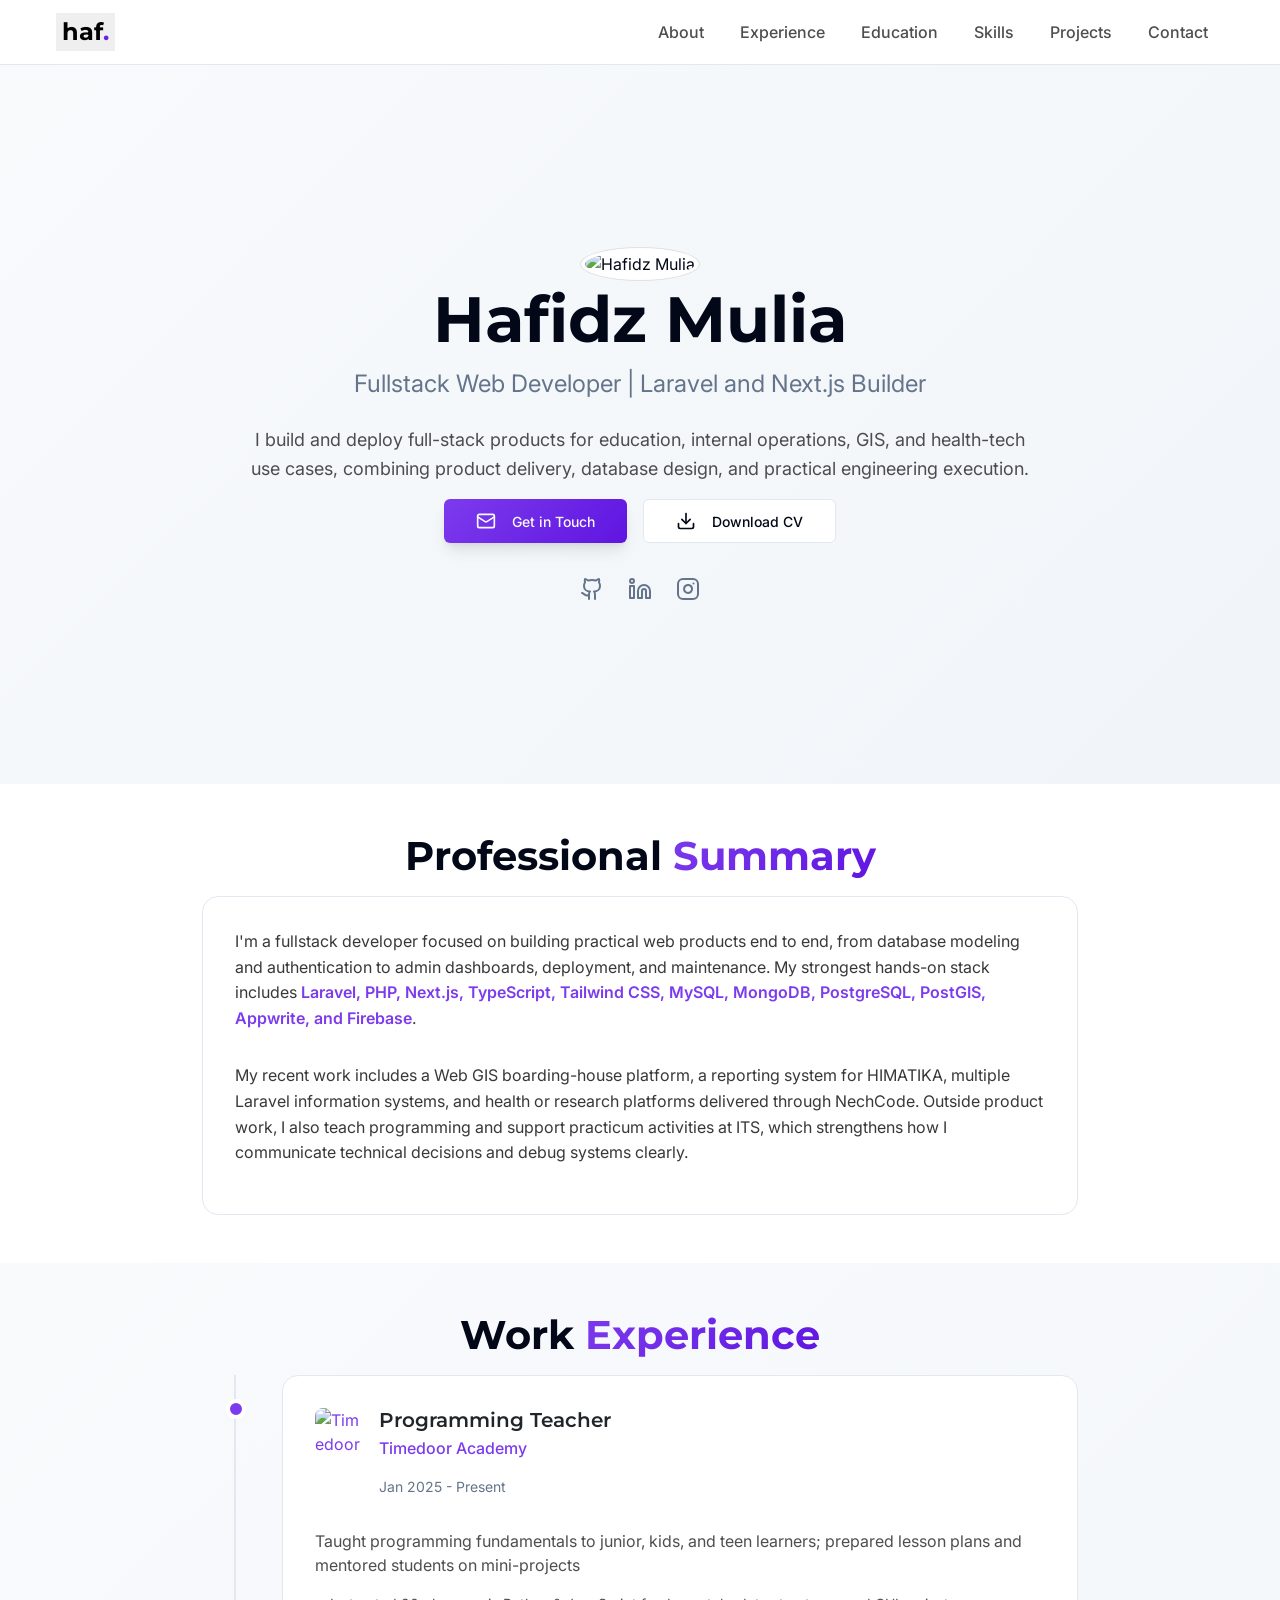
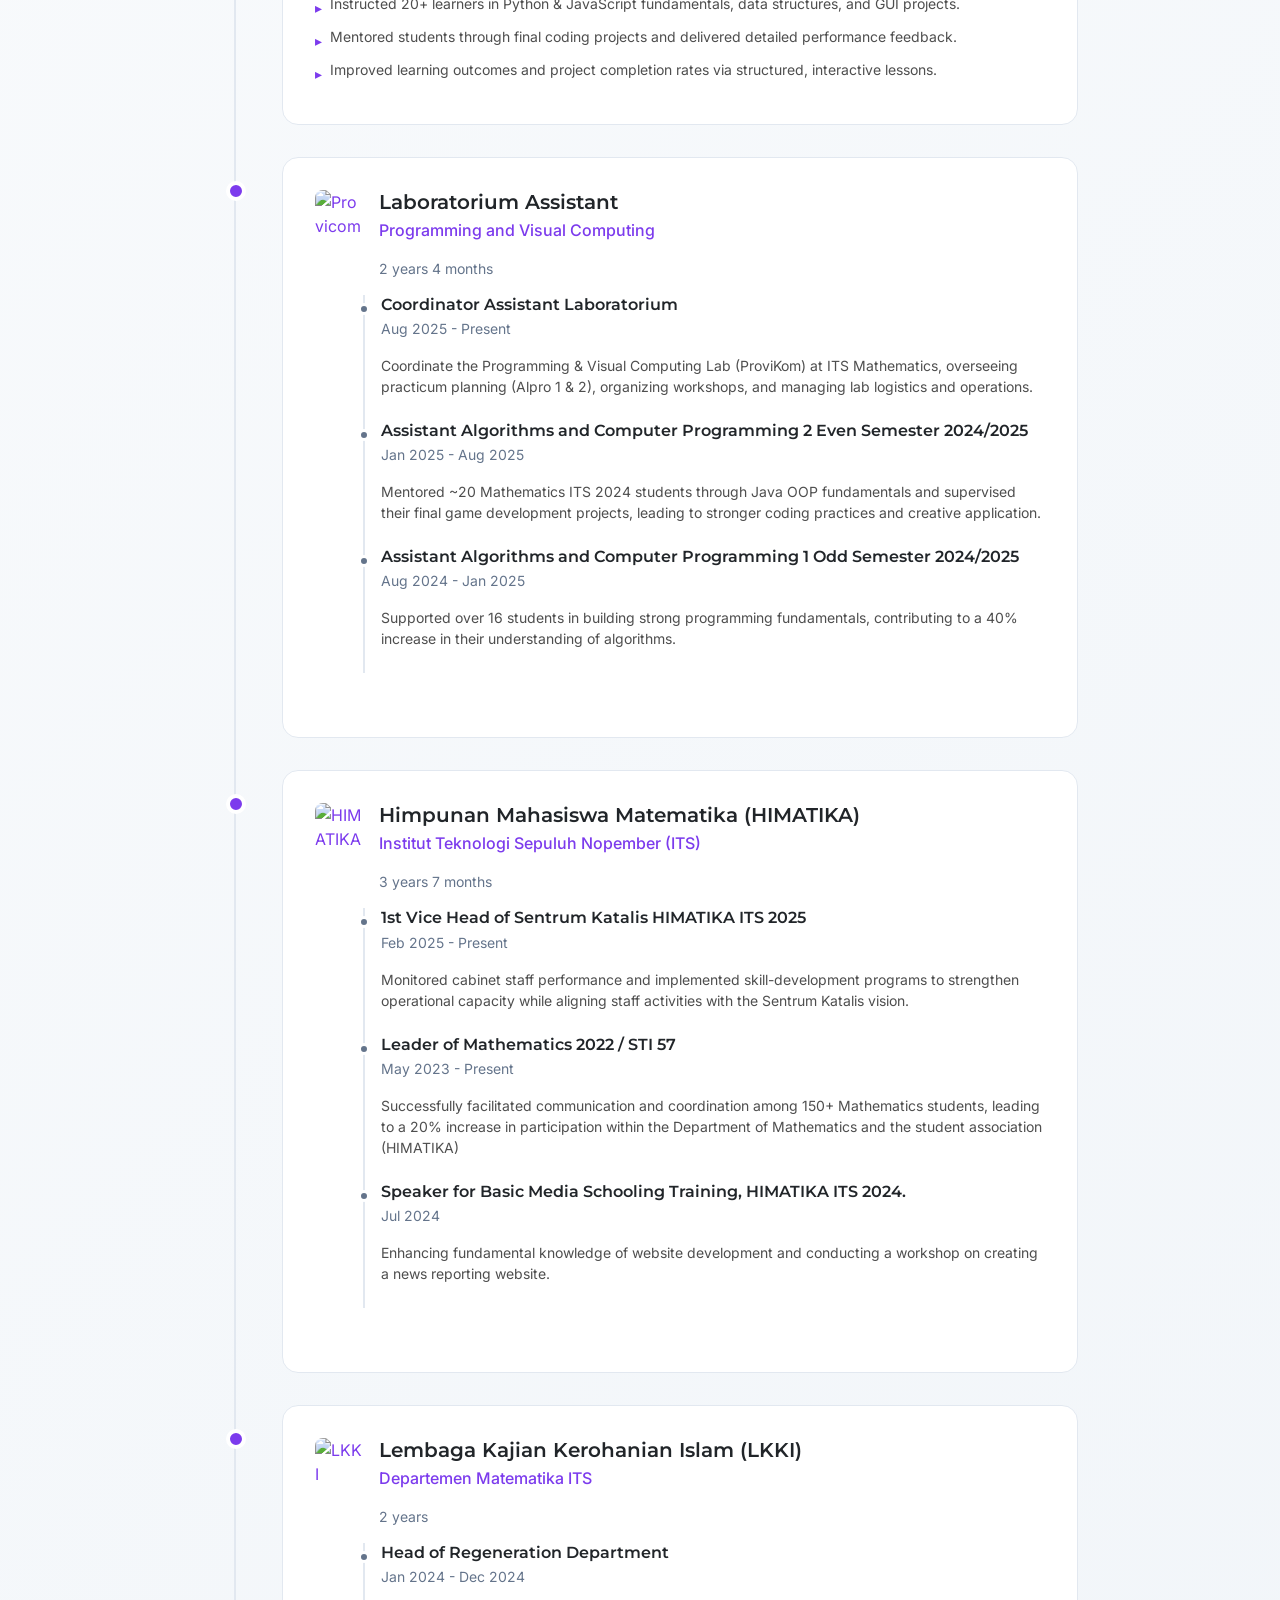
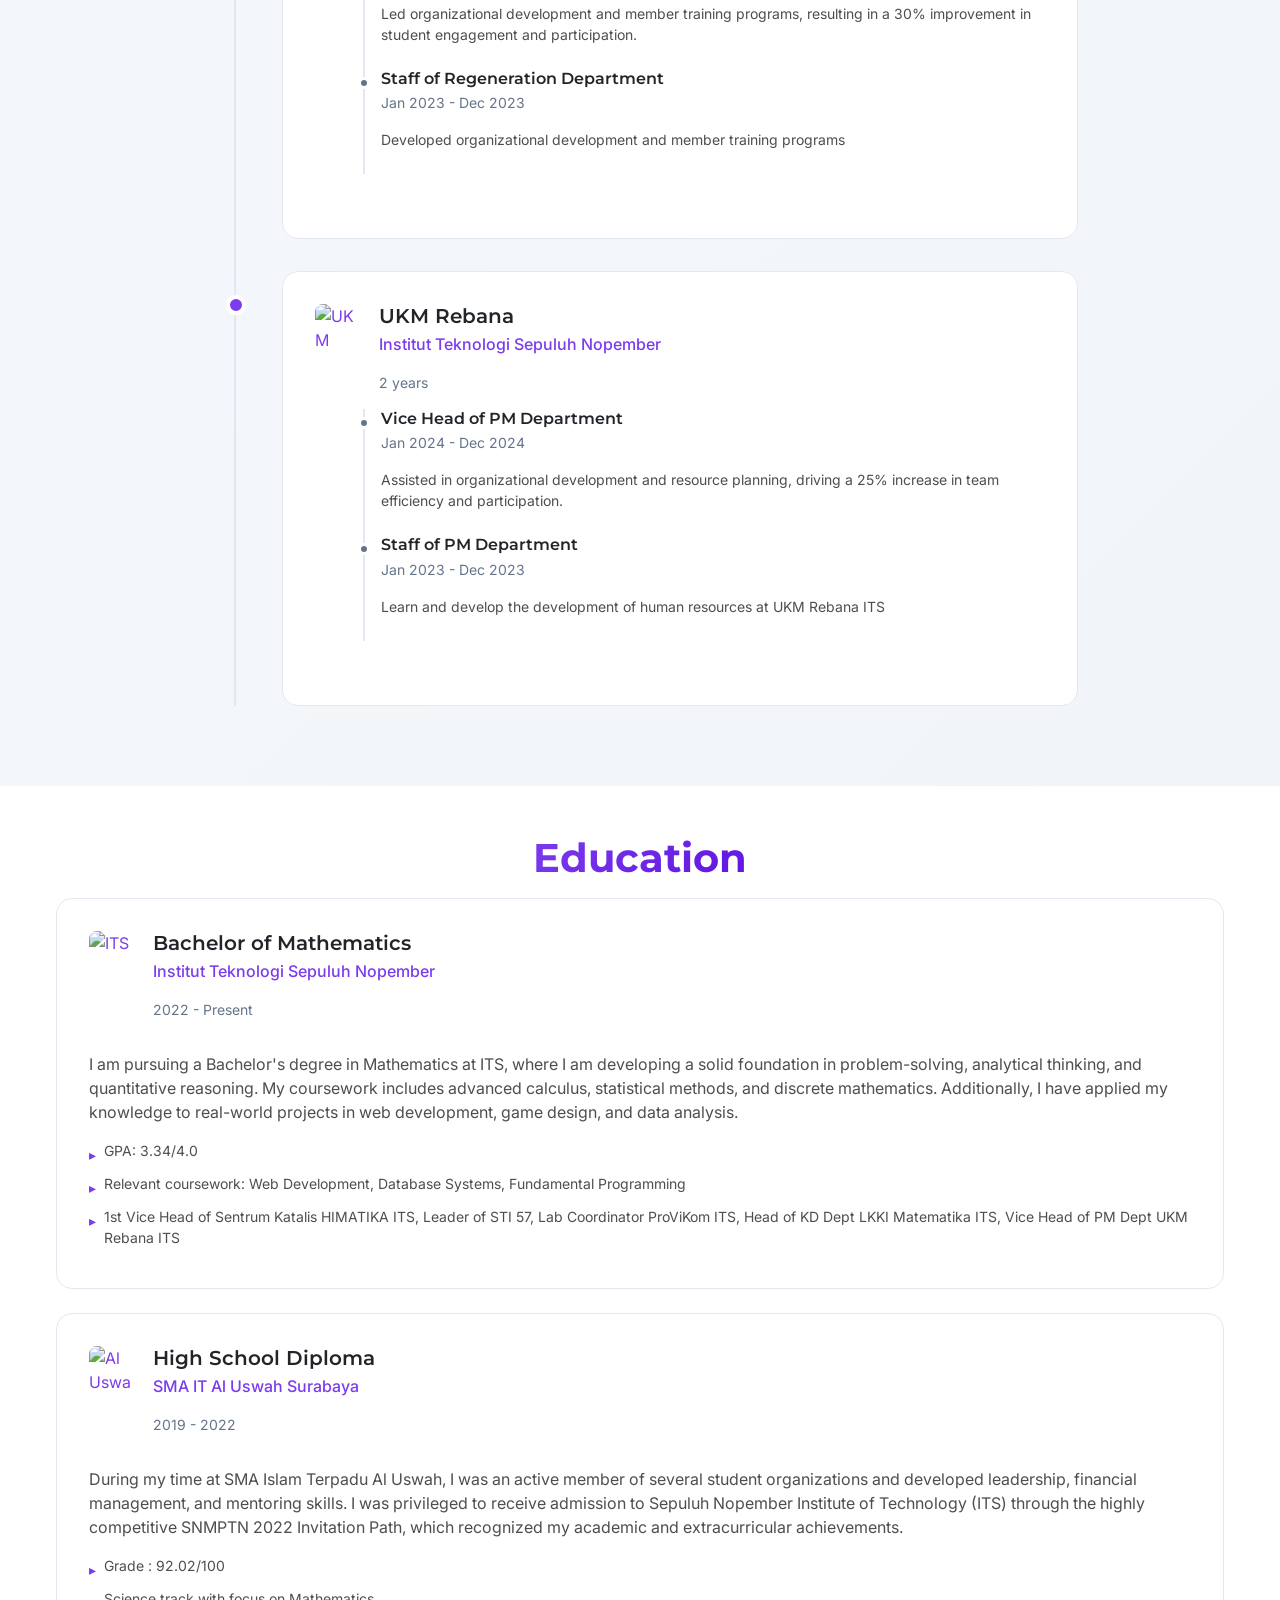
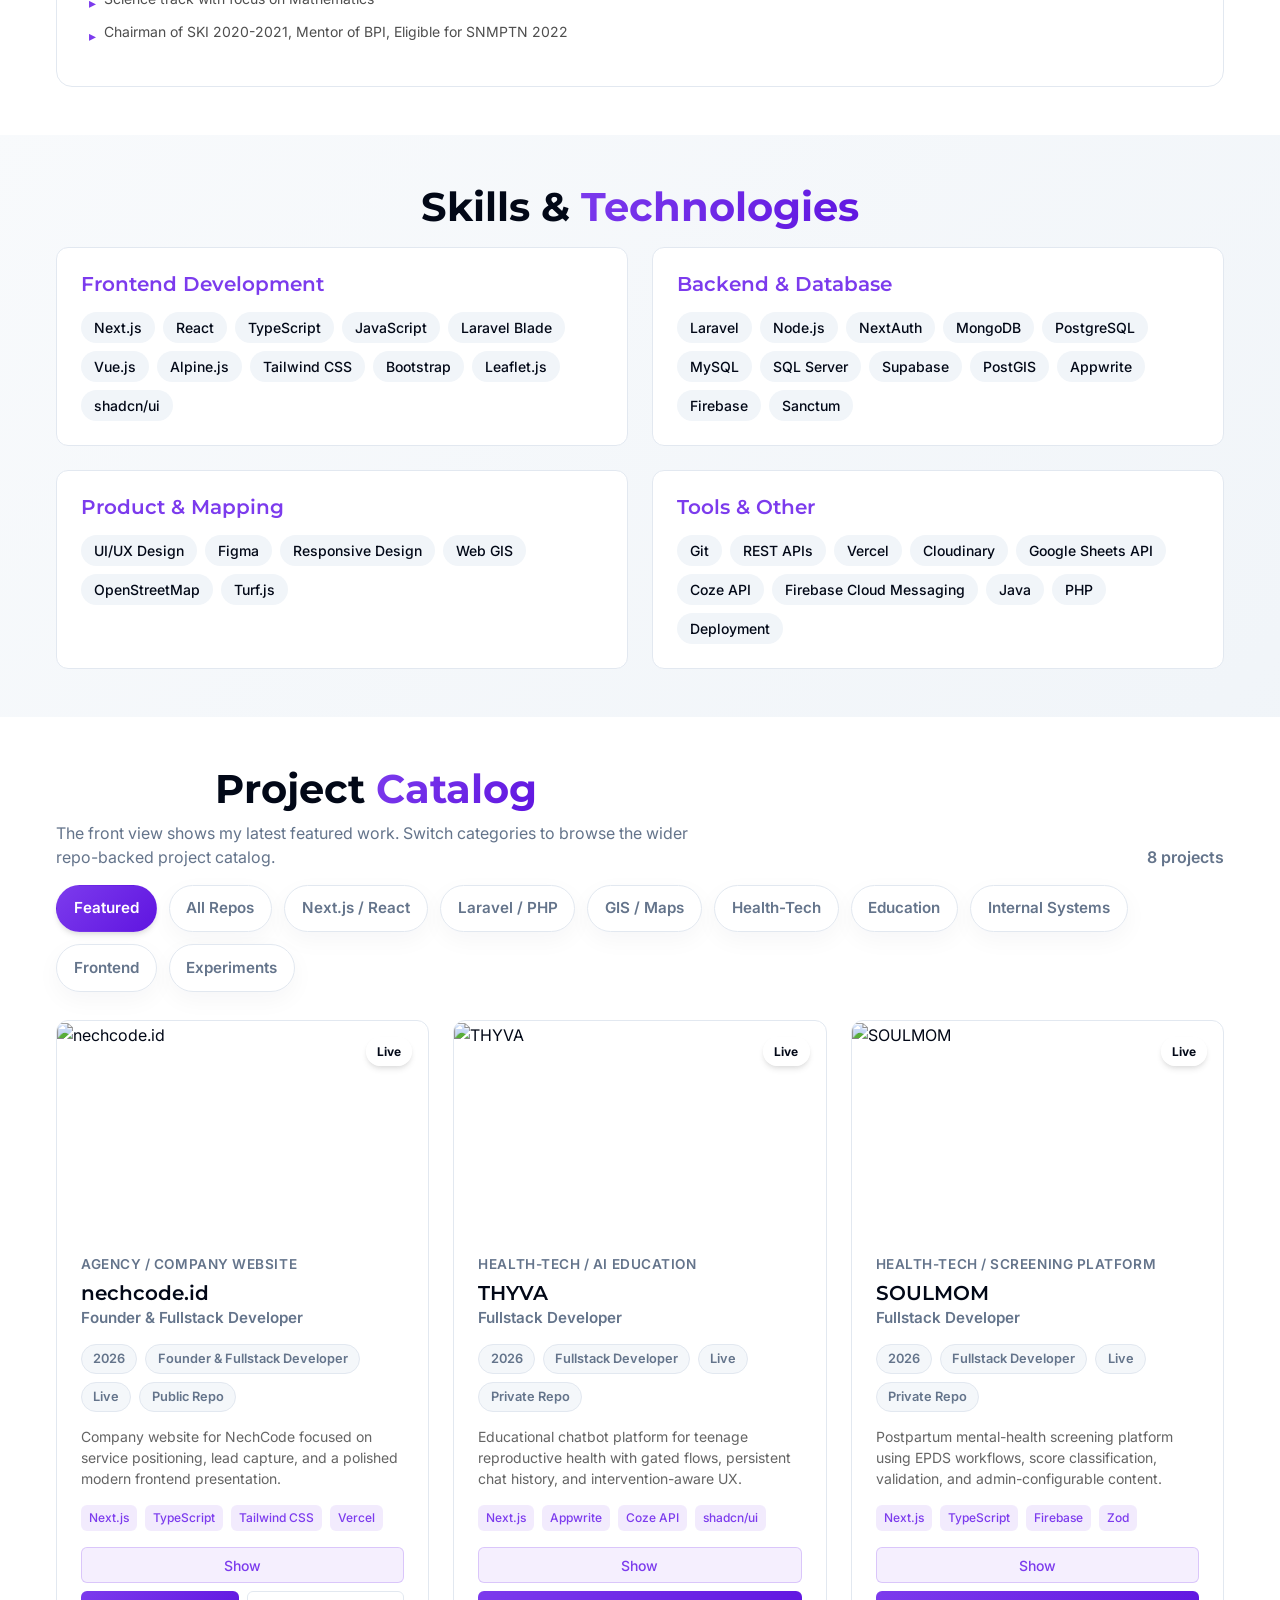
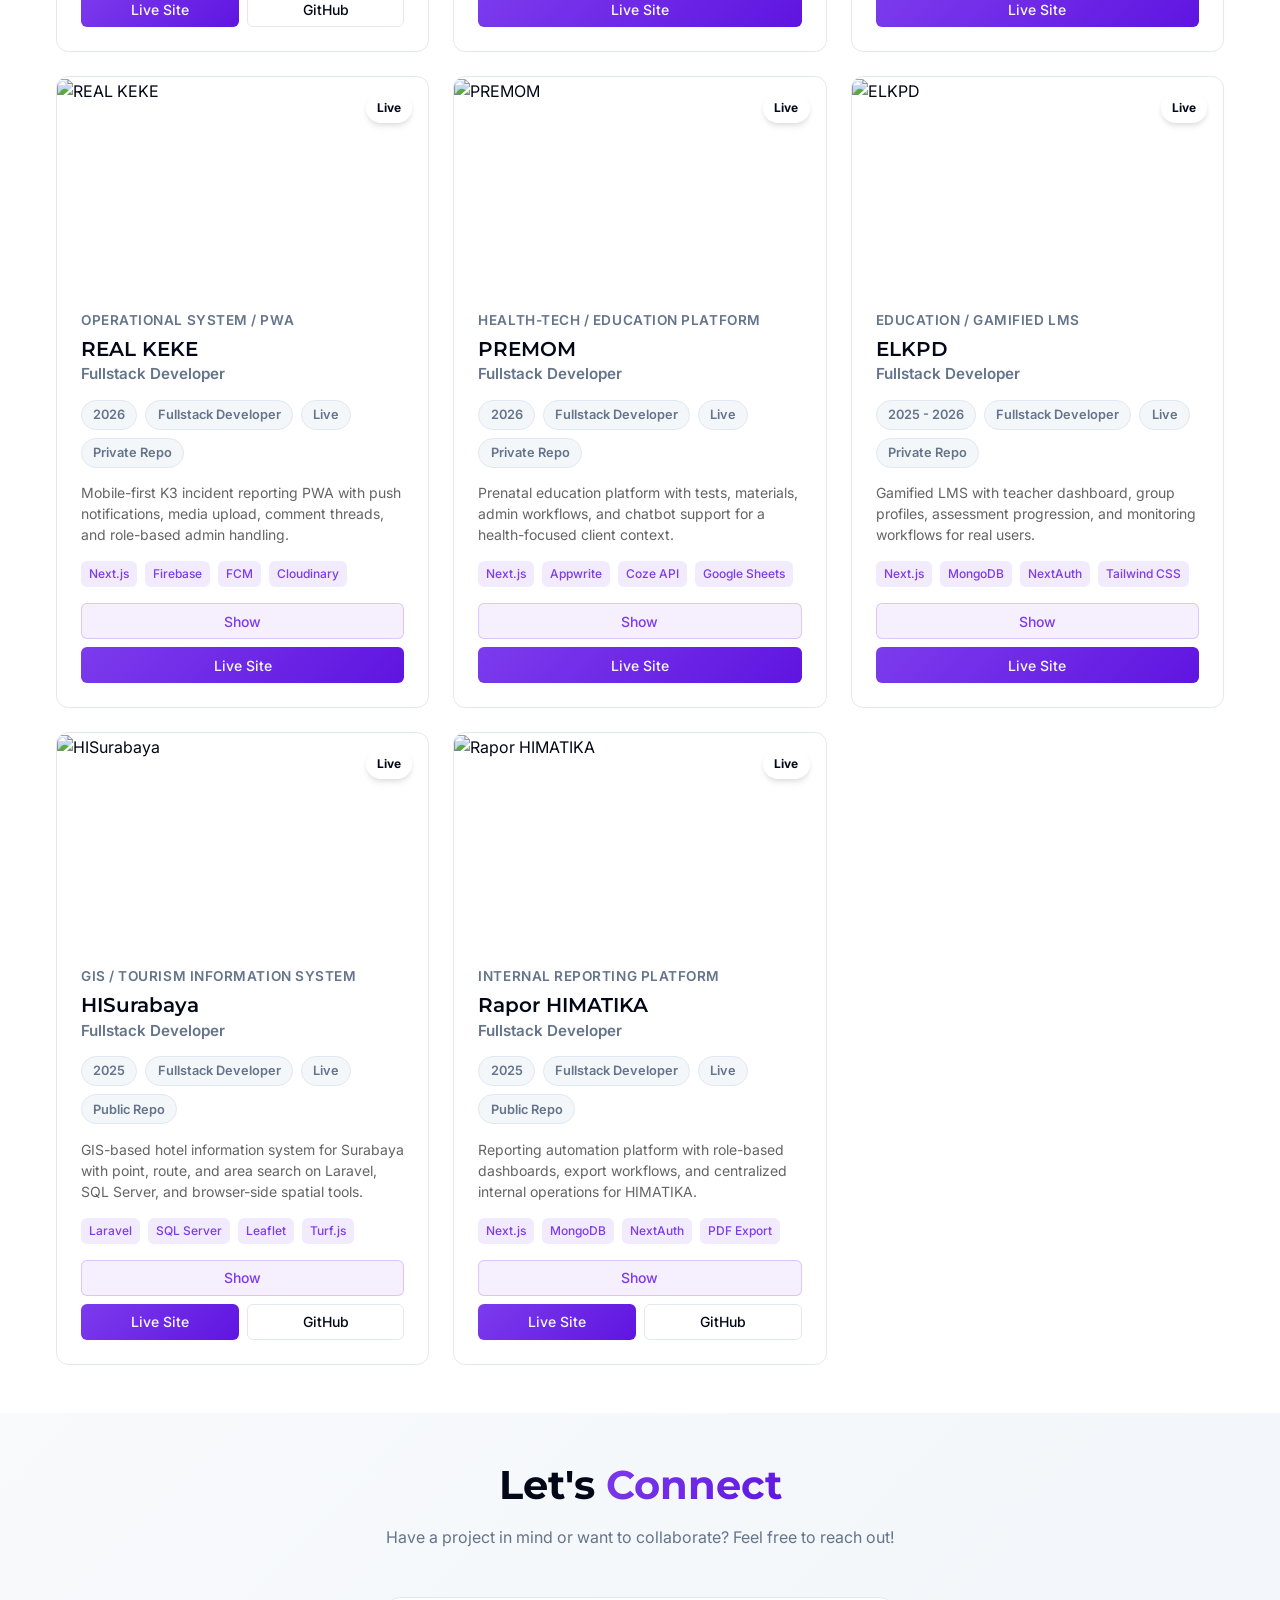
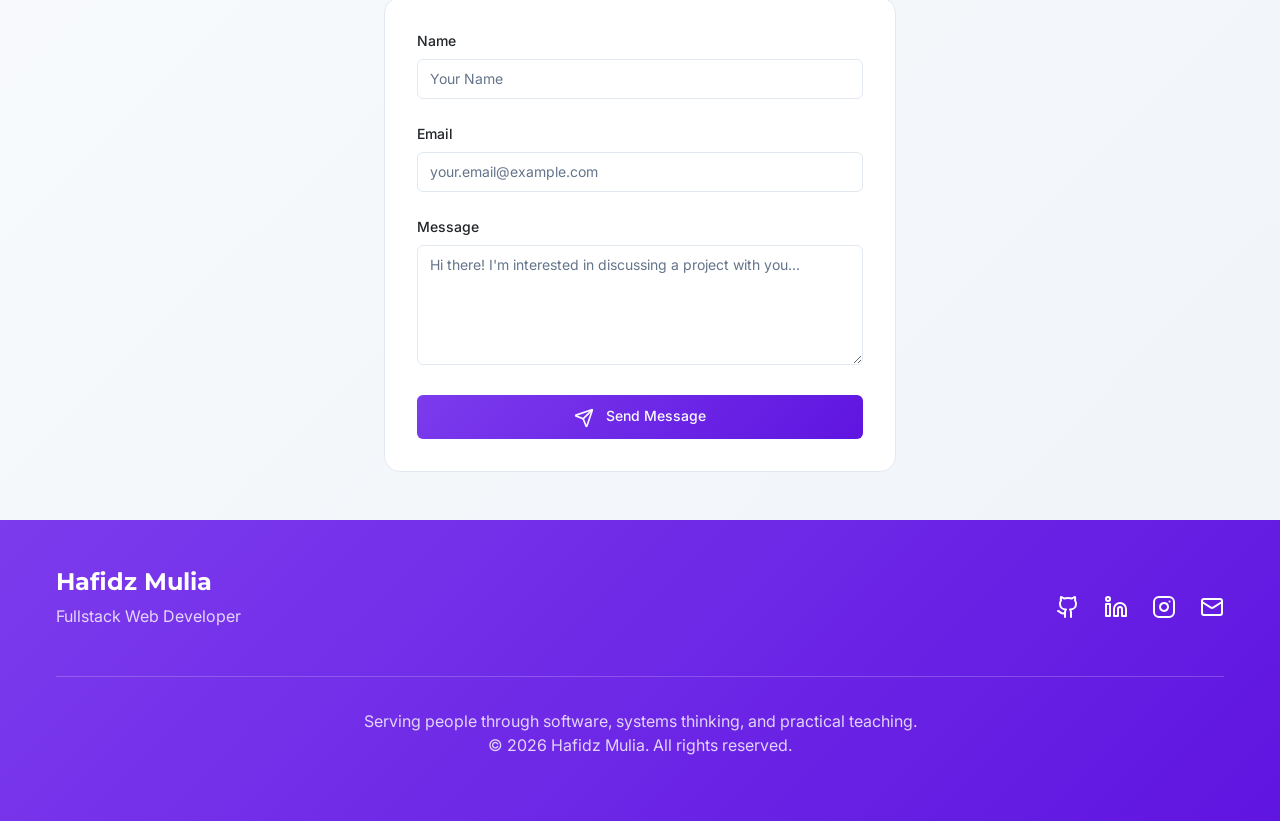
==== _haf_sync/index.html @ fa83cdb7 "Update lms thesis, and SOBI" ====
<!DOCTYPE html>
<html lang="en">
<head>
    <meta charset="UTF-8">
    <meta name="viewport" content="width=device-width, initial-scale=1.0">
    <title>Hafidz Mulia - Fullstack Web Developer</title>
    <meta name="description" content="Portfolio of Hafidz Mulia, a fullstack web developer building Laravel and Next.js applications across education, GIS, reporting, and health-tech products.">
    <meta name="author" content="Hafidz Mulia">
    <meta name="keywords" content="fullstack developer, laravel developer, next.js developer, portfolio, web gis, admin dashboard, indonesia">

    <!-- Open Graph Meta Tags -->
    <meta property="og:title" content="Hafidz Mulia - Fullstack Web Developer">
    <meta property="og:description" content="Fullstack portfolio featuring Laravel, Next.js, GIS, reporting systems, and health-tech products.">
    <meta property="og:type" content="website">
    <meta property="og:image" content="img/profile.jpg">

    <!-- Twitter Meta Tags -->
    <meta name="twitter:card" content="summary_large_image">
    <meta name="twitter:title" content="Hafidz Mulia - Fullstack Web Developer">
    <meta name="twitter:description" content="Portfolio featuring deployed Laravel and Next.js products by Hafidz Mulia.">
    <meta name="twitter:image" content="img/profile.jpg">
    
    <!-- Google Fonts -->
    <link rel="preconnect" href="https://fonts.googleapis.com">
    <link rel="preconnect" href="https://fonts.gstatic.com" crossorigin>
    <link href="https://fonts.googleapis.com/css2?family=Inter:wght@300;400;500;600;700&family=Montserrat:wght@400;500;600;700&display=swap" rel="stylesheet">
    
        <!-- Bootstrap -->
    <link
      href="https://cdn.jsdelivr.net/npm/bootstrap@5.3.3/dist/css/bootstrap.min.css"
      rel="stylesheet"
      integrity="sha384-QWTKZyjpPEjISv5WaRU9OFeRpok6YctnYmDr5pNlyT2bRjXh0JMhjY6hW+ALEwIH"
      crossorigin="anonymous"
    />
    <!-- Custom CSS -->
    <link rel="stylesheet" href="css/style.css">
    
    <!-- Favicon -->
    <link rel="icon" type="image/png" href="img/logo.png">
</head>

<body>
    <!-- Toast Notification Container -->
    <div role="region" aria-label="Notifications (F8)" tabindex="-1" style="pointer-events: none;">
        <ol tabindex="-1" class="fixed top-0 z-[100] flex max-h-screen w-full flex-col-reverse p-4 sm:bottom-0 sm:right-0 sm:top-auto sm:flex-col md:max-w-[420px]"></ol>
    </div>
    
    <div class="min-h-screen">
        <!-- Navigation -->
        <nav class="nav-fixed transition-smooth bg-background/95 backdrop-blur-md shadow-md">
            <div class="container">
                <div class="nav-container">
                    <button class="nav-brand font-montserrat" onclick="window.location.href='#home'">
                        haf<span class="text-gradient">.</span>
                    </button>
                    
                    <div class="nav-menu">
                        <button class="nav-link" data-href="#about">About</button>
                        <button class="nav-link" data-href="#experience">Experience</button>
                        <button class="nav-link" data-href="#education">Education</button>
                        <button class="nav-link" data-href="#skills">Skills</button>
                        <button class="nav-link" data-href="#projects">Projects</button>
                        <button class="nav-link" data-href="#contact">Contact</button>
                    </div>
                    
                    <button class="mobile-menu-btn">
                        <svg xmlns="http://www.w3.org/2000/svg" width="24" height="24" viewBox="0 0 24 24" fill="none" stroke="currentColor" stroke-width="2" stroke-linecap="round" stroke-linejoin="round">
                            <line x1="4" x2="20" y1="12" y2="12"></line>
                            <line x1="4" x2="20" y1="6" y2="6"></line>
                            <line x1="4" x2="20" y1="18" y2="18"></line>
                        </svg>
                    </button>
                </div>
            </div>
        </nav>

        <main>
            <!-- Hero Section -->
            <section id="home" class="hero gradient-subtle animate-fade-in">
                <div class="container">
                    <div class="hero-content">
                        <img
                            src="img/profile.jpg"
                            alt="Hafidz Mulia"
                            class="object-fit-sm-contain rounded-circle img-thumbnail"
                            width="180"
                        />
                        
                        <h1 class="hero-title font-montserrat">Hafidz Mulia</h1>
                        <p class="hero-subtitle">Fullstack Web Developer | Laravel and Next.js Builder</p>
                        <p class="hero-description">
                            I build and deploy full-stack products for education, internal operations, GIS, and health-tech use cases, combining product delivery, database design, and practical engineering execution.
                        </p>
                        
                        <div class="hero-buttons">
                            <button class="btn btn-primary">
                                <svg xmlns="http://www.w3.org/2000/svg" width="24" height="24" viewBox="0 0 24 24" fill="none" stroke="currentColor" stroke-width="2" stroke-linecap="round" stroke-linejoin="round" style="width: 20px; height: 20px; margin-right: 8px;">
                                    <rect width="20" height="16" x="2" y="4" rx="2"></rect>
                                    <path d="m22 7-8.97 5.7a1.94 1.94 0 0 1-2.06 0L2 7"></path>
                                </svg>
                                Get in Touch
                            </button>
                            <a href="img/CV.pdf" download="CV_Hafidz_Mulia_2026.pdf" class="btn btn-secondary">
                                <svg xmlns="http://www.w3.org/2000/svg" width="24" height="24" viewBox="0 0 24 24" fill="none" stroke="currentColor" stroke-width="2" stroke-linecap="round" stroke-linejoin="round" style="width: 20px; height: 20px; margin-right: 8px;">
                                    <path d="M21 15v4a2 2 0 0 1-2 2H5a2 2 0 0 1-2-2v-4"></path>
                                    <polyline points="7 10 12 15 17 10"></polyline>
                                    <line x1="12" x2="12" y1="15" y2="3"></line>
                                </svg>
                                Download CV
                            </a>
                        </div>
                        
                        <div class="hero-social">
                            <a href="https://github.com/hafidzmulia-its" target="_blank" rel="noopener noreferrer" aria-label="GitHub">
                                <svg xmlns="http://www.w3.org/2000/svg" width="24" height="24" viewBox="0 0 24 24" fill="none" stroke="currentColor" stroke-width="2" stroke-linecap="round" stroke-linejoin="round">
                                    <path d="M15 22v-4a4.8 4.8 0 0 0-1-3.5c3 0 6-2 6-5.5.08-1.25-.27-2.48-1-3.5.28-1.15.28-2.35 0-3.5 0 0-1 0-3 1.5-2.64-.5-5.36-.5-8 0C6 2 5 2 5 2c-.3 1.15-.3 2.35 0 3.5A5.403 5.403 0 0 0 4 9c0 3.5 3 5.5 6 5.5-.39.49-.68 1.05-.85 1.65-.17.6-.22 1.23-.15 1.85v4"></path>
                                    <path d="M9 18c-4.51 2-5-2-7-2"></path>
                                </svg>
                            </a>
                            <a href="https://www.linkedin.com/in/hafidz-mulia/" target="_blank" rel="noopener noreferrer" aria-label="LinkedIn">
                                <svg xmlns="http://www.w3.org/2000/svg" width="24" height="24" viewBox="0 0 24 24" fill="none" stroke="currentColor" stroke-width="2" stroke-linecap="round" stroke-linejoin="round">
                                    <path d="M16 8a6 6 0 0 1 6 6v7h-4v-7a2 2 0 0 0-2-2 2 2 0 0 0-2 2v7h-4v-7a6 6 0 0 1 6-6z"></path>
                                    <rect width="4" height="12" x="2" y="9"></rect>
                                    <circle cx="4" cy="4" r="2"></circle>
                                </svg>
                            </a>
                            <a href="https://www.instagram.com/haf.mul/" target="_blank" rel="noopener noreferrer" aria-label="Instagram">
                                <svg xmlns="http://www.w3.org/2000/svg" width="24" height="24" viewBox="0 0 24 24" fill="none" stroke="currentColor" stroke-width="2" stroke-linecap="round" stroke-linejoin="round">
                                    <rect width="20" height="20" x="2" y="2" rx="5" ry="5"></rect>
                                    <path d="M16 11.37A4 4 0 1 1 12.63 8 4 4 0 0 1 16 11.37z"></path>
                                    <line x1="17.5" x2="17.51" y1="6.5" y2="6.5"></line>
                                </svg>
                            </a>
                        </div>
                    </div>
                </div>
            </section>

            <!-- About Section -->
            <section id="about" class="section-bg">
                <div class="container">
                    <h2 class="section-title font-montserrat">
                        Professional <span class="text-gradient">Summary</span>
                    </h2>
                    <div class="card">
                        <p class="card-content">
                            I'm a fullstack developer focused on building practical web products end to end, from database modeling and authentication to admin dashboards, deployment, and maintenance. My strongest hands-on stack includes <span style="font-weight: 600; color: var(--primary);">Laravel, PHP, Next.js, TypeScript, Tailwind CSS, MySQL, MongoDB, PostgreSQL, PostGIS, Appwrite, and Firebase</span>.
                        </p>
                        <p class="card-content" style="margin-top: 1rem;">
                            My recent work includes a Web GIS boarding-house platform, a reporting system for HIMATIKA, multiple Laravel information systems, and health or research platforms delivered through NechCode. Outside product work, I also teach programming and support practicum activities at ITS, which strengthens how I communicate technical decisions and debug systems clearly.
                        </p>
                    </div>
                </div>
            </section>

            <!-- Experience Section -->
            <section id="experience" class="gradient-subtle">
                <div class="container">
                    <h2 class="section-title font-montserrat">
                        Work <span class="text-gradient">Experience</span>
                    </h2>
                    <div class="timeline">
                        <div class="timeline-line"></div>
                        
                        <div class="timeline-item">
                            <div class="timeline-dot"></div>
                            <div class="card">
                                <div class="experience-header">
                                    <!-- <div class="experience-icon"> -->
                                        <!-- <svg xmlns="http://www.w3.org/2000/svg" width="24" height="24" viewBox="0 0 24 24" fill="none" stroke="currentColor" stroke-width="2" stroke-linecap="round" stroke-linejoin="round">
                                            <path d="M16 20V4a2 2 0 0 0-2-2h-4a2 2 0 0 0-2 2v16"></path>
                                            <rect width="20" height="14" x="2" y="6" rx="2"></rect>
                                        </svg> -->
                                        <img src="img/timedoor.jpg" alt="Timedoor Academy" class="experience-icon">
                                    <!-- </div> -->
                                    <div class="experience-info">
                                        <h3 class="font-montserrat">Programming Teacher</h3>
                                        <p class="experience-company">Timedoor Academy</p>
                                        <p class="experience-date">Jan 2025 - Present</p>
                                    </div>
                                </div>
                                <p class="experience-description">
                                    Taught programming fundamentals to junior, kids, and teen learners; prepared lesson plans and mentored students on mini-projects
                                </p>
                                <ul class="experience-achievements">
                                    <li><span class="achievement-bullet">▸</span> Instructed 20+ learners in Python & JavaScript fundamentals, data structures, and GUI projects.</li>
                                    <li><span class="achievement-bullet">▸</span> Mentored students through final coding projects and delivered detailed performance feedback.</li>
                                    <li><span class="achievement-bullet">▸</span> Improved learning outcomes and project completion rates via structured, interactive lessons.</li>
                                </ul>
                            </div>
                        </div>
                        
                        <div class="timeline-item">
                            <div class="timeline-dot"></div>
                            <div class="card">
                                <div class="experience-header">
                                   
                                        <img src="img/Provicom.png" alt="Provicom" class="experience-icon">
                                  
                                    <div class="experience-info">
                                        <h3 class="font-montserrat">Laboratorium Assistant</h3>
                                        <p class="experience-company">Programming and Visual Computing</p>
                                        <p class="experience-date" id="coordinator-duration">Aug 2024 - Present</p>
                                    </div>
                                </div>
                                <div class="subtimeline">
                                    <!-- <div class="timeline-line"></div> -->
                                    <div class="timeline-item">
                                        <div class="timeline-dot"></div>
                                        <h4 class="font-montserrat">Coordinator Assistant Laboratorium</h4>
                                        <p class="experience-date">Aug 2025 - Present</p>
                                        <p class="experience-description">Coordinate the Programming & Visual Computing Lab (ProviKom) at ITS Mathematics, overseeing practicum planning (Alpro 1 & 2), organizing workshops, and managing lab logistics and operations.</p>
                                <!-- <ul class="experience-achievements">
                                    <li><span class="achievement-bullet">▸</span> Completed 5+ successful projects</li>
                                    <li><span class="achievement-bullet">▸</span> Maintained 5-star rating</li>
                                    <li><span class="achievement-bullet">▸</span> Specialized in modern web technologies</li>
                                </ul> -->
                                    </div>
                                    <div class="timeline-item">
                                        <div class="timeline-dot"></div>
                                        <h4 class="font-montserrat">Assistant Algorithms and Computer Programming 2 Even Semester 2024/2025</h4>
                                        <p class="experience-date">Jan 2025 - Aug 2025</p>
                                        <p class="experience-description">Mentored ~20 Mathematics ITS 2024 students through Java OOP fundamentals and supervised their final game development projects, leading to stronger coding practices and creative application.</p>
                                    </div>
                                    <div class="timeline-item">
                                        <div class="timeline-dot"></div>
                                        <h4 class="font-montserrat">Assistant Algorithms and Computer Programming 1 Odd Semester 2024/2025</h4>
                                        <p class="experience-date">Aug 2024 - Jan 2025</p>
                                        <p class="experience-description">Supported over 16 students in building strong programming fundamentals, contributing to a 40% increase in their understanding of algorithms.</p>
                                    </div>
                                </div>
                                
                            </div>
                        </div>
                        <div class="timeline-item">
                            <div class="timeline-dot"></div>
                            <div class="card">
                                <div class="experience-header">
                                   
                                        <img src="img/himatika.png" alt="HIMATIKA ITS" class="experience-icon">
                                  
                                    <div class="experience-info">
                                        <h3 class="font-montserrat">Himpunan Mahasiswa Matematika (HIMATIKA)</h3>
                                        <p class="experience-company">Institut Teknologi Sepuluh Nopember (ITS)</p>
                                        <p class="experience-date" id="himatika-duration">May 2023 - Present</p>
                                    </div>
                                </div>
                                <div class="subtimeline">
                                    <!-- <div class="timeline-line"></div> -->
                                    <div class="timeline-item">
                                        <div class="timeline-dot"></div>
                                        <h4 class="font-montserrat">1st Vice Head of Sentrum Katalis HIMATIKA ITS 2025</h4>
                                        <p class="experience-date">Feb 2025 - Present</p>
                                        <p class="experience-description">Monitored cabinet staff performance and implemented skill-development programs to strengthen operational capacity while aligning staff activities with the Sentrum Katalis vision.</p>
                               
                                    </div>
                                    <div class="timeline-item">
                                        <div class="timeline-dot"></div>
                                        <h4 class="font-montserrat">Leader of Mathematics 2022 / STI 57</h4>
                                        <p class="experience-date">May 2023 - Present</p>
                                        <p class="experience-description">Successfully facilitated communication and coordination among 150+ Mathematics students, leading to a 20% increase in participation within the Department of Mathematics and the student association (HIMATIKA)</p>
                                    </div>
                                    <div class="timeline-item">
                                        <div class="timeline-dot"></div>
                                        <h4 class="font-montserrat">Speaker for Basic Media Schooling Training, HIMATIKA ITS 2024.</h4>
                                        <p class="experience-date">Jul 2024</p>
                                        <p class="experience-description">Enhancing fundamental knowledge of website development and conducting a workshop on creating a news reporting website.</p>
                                    </div>
                                </div>
                                
                            </div>
                        </div>
                        <div class="timeline-item">
                            <div class="timeline-dot"></div>
                            <div class="card">
                                <div class="experience-header">
                                   
                                        <img src="img/LKKI.png" alt="LKKI Matematika ITS" class="experience-icon">
                                  
                                    <div class="experience-info">
                                        <h3 class="font-montserrat">Lembaga Kajian Kerohanian Islam (LKKI)</h3>
                                        <p class="experience-company">Departemen Matematika ITS</p>
                                        <p class="experience-date" id="himatika-duration">2 years</p>
                                    </div>
                                </div>
                                <div class="subtimeline">
                                    <!-- <div class="timeline-line"></div> -->
                                    <div class="timeline-item">
                                        <div class="timeline-dot"></div>
                                        <h4 class="font-montserrat">Head of Regeneration Department</h4>
                                        <p class="experience-date">Jan 2024 - Dec 2024</p>
                                        <p class="experience-description">Led organizational development and member training programs, resulting in a 30% improvement in student engagement and participation.</p>
                               
                                    </div>
                                    <div class="timeline-item">
                                        <div class="timeline-dot"></div>
                                        <h4 class="font-montserrat">Staff of Regeneration Department</h4>
                                        <p class="experience-date">Jan 2023 - Dec 2023</p>
                                        <p class="experience-description">Developed organizational development and member training programs</p>
                                    </div>
                                </div>
                                
                            </div>
                        </div>
                        <div class="timeline-item">
                            <div class="timeline-dot"></div>
                            <div class="card">
                                <div class="experience-header">
                                   
                                        <img src="img/rebana.png" alt="UKM Rebana ITS" class="experience-icon">
                                        
                                        <div class="experience-info">
                                            <h3 class="font-montserrat">UKM Rebana</h3>
                                            <p class="experience-company">Institut Teknologi Sepuluh Nopember</p>
                                            <p class="experience-date" id="himatika-duration">2 years</p>
                                        </div>
                                    </div>
                                    <div class="subtimeline">
                                        <!-- <div class="timeline-line"></div> -->
                                        <div class="timeline-item">
                                            <div class="timeline-dot"></div>
                                            <h4 class="font-montserrat">Vice Head of PM Department</h4>
                                            <p class="experience-date">Jan 2024 - Dec 2024</p>
                                            <p class="experience-description">Assisted in organizational development and resource planning, driving a 25% increase in team efficiency and participation.</p>
                                            
                                        </div>
                                        <div class="timeline-item">
                                            <div class="timeline-dot"></div>
                                            <h4 class="font-montserrat">Staff of PM Department</h4>
                                            <p class="experience-date">Jan 2023 - Dec 2023</p>
                                            <p class="experience-description">Learn and develop the development of human resources at UKM Rebana ITS</p>
                                        </div>
                                    </div>
                                    
                                </div>
                            </div>
                            
                            
                        </div>
                    </div>
                </section>
                
                <!-- Education Section -->
                <section id="education" class="section-bg">
                    <div class="container">
                        <h2 class="section-title font-montserrat">
                            <span class="text-gradient">Education</span>
                        </h2>
                        <div class="grid">
                            <div class="card">
                                <div class="experience-header">
                                    <img src="img/ITS.png" alt="ITS" class="experience-icon">
                                   
                                <div class="experience-info">
                                    <h3 class="font-montserrat">Bachelor of Mathematics</h3>
                                    <p class="experience-company">Institut Teknologi Sepuluh Nopember</p>
                                    <p class="experience-date">2022 - Present</p>
                                </div>
                            </div>
                            <p class="experience-description">
                                I am pursuing a Bachelor's degree in Mathematics at ITS, where I am developing a solid foundation in problem-solving, analytical thinking, and quantitative reasoning. My coursework includes advanced calculus, statistical methods, and discrete mathematics. Additionally, I have applied my knowledge to real-world projects in web development, game design, and data analysis.
                            </p>
                            <ul class="experience-achievements">
                                <li><span class="achievement-bullet">▸</span> GPA: 3.34/4.0</li>
                                <li><span class="achievement-bullet">▸</span> Relevant coursework: Web Development, Database Systems, Fundamental Programming</li>
                                <li><span class="achievement-bullet">▸</span> 1st Vice Head of Sentrum Katalis HIMATIKA ITS, Leader of STI 57, Lab Coordinator ProViKom ITS, Head of KD Dept LKKI Matematika ITS, Vice Head of PM Dept UKM Rebana ITS</li>
                            </ul>
                        </div>
                        
                        <div class="card">
                            <div class="experience-header">
                          <img src="img/aluswah.png" alt="Al Uswah" class="experience-icon">
                                <div class="experience-info">
                                    <h3 class="font-montserrat">High School Diploma</h3>
                                    <p class="experience-company">SMA IT Al Uswah Surabaya</p>
                                    <p class="experience-date">2019 - 2022</p>
                                </div>
                            </div>
                            <p class="experience-description">
                                During my time at SMA Islam Terpadu Al Uswah, I was an active member of several student organizations and developed leadership, financial management, and mentoring skills. I was privileged to receive admission to Sepuluh Nopember Institute of Technology (ITS) through the highly competitive SNMPTN 2022 Invitation Path, which recognized my academic and extracurricular achievements.
                            </p>
                            <ul class="experience-achievements">
                                <li><span class="achievement-bullet">▸</span> Grade : 92.02/100</li>
                                <li><span class="achievement-bullet">▸</span> Science track with focus on Mathematics</li>
                                <li><span class="achievement-bullet">▸</span> Chairman of SKI 2020-2021, Mentor of BPI, Eligible for SNMPTN 2022</li>
                            </ul>
                        </div>
                    </div>
                </div>
            </section>

            <!-- Skills Section -->
            <section id="skills" class="gradient-subtle">
                <div class="container">
                    <h2 class="section-title font-montserrat">
                        Skills & <span class="text-gradient">Technologies</span>
                    </h2>
                    <div class="skills-grid">
                        <div class="skill-category">
                            <h3 class="skill-category-title font-montserrat">Frontend Development</h3>
                            <div class="skill-tags">
                                <div class="skill-tag">Next.js</div>
                                <div class="skill-tag">React</div>
                                <div class="skill-tag">TypeScript</div>
                                <div class="skill-tag">JavaScript</div>
                                <div class="skill-tag">Laravel Blade</div>
                                <div class="skill-tag">Vue.js</div>
                                <div class="skill-tag">Alpine.js</div>
                                <div class="skill-tag">Tailwind CSS</div>
                                <div class="skill-tag">Bootstrap</div>
                                <div class="skill-tag">Leaflet.js</div>
                                <div class="skill-tag">shadcn/ui</div>
                            </div>
                        </div>
                        
                        <div class="skill-category">
                            <h3 class="skill-category-title font-montserrat">Backend & Database</h3>
                            <div class="skill-tags">
                                <div class="skill-tag">Laravel</div>
                                <div class="skill-tag">Node.js</div>
                                <div class="skill-tag">NextAuth</div>
                                <div class="skill-tag">MongoDB</div>
                                <div class="skill-tag">PostgreSQL</div>
                                <div class="skill-tag">MySQL</div>
                                <div class="skill-tag">SQL Server</div>
                                <div class="skill-tag">Supabase</div>
                                <div class="skill-tag">PostGIS</div>
                                <div class="skill-tag">Appwrite</div>
                                <div class="skill-tag">Firebase</div>
                                <div class="skill-tag">Sanctum</div>
                            </div>
                        </div>
                        
                        <div class="skill-category">
                            <h3 class="skill-category-title font-montserrat">Product & Mapping</h3>
                            <div class="skill-tags">
                                <div class="skill-tag">UI/UX Design</div>
                                <div class="skill-tag">Figma</div>
                                <div class="skill-tag">Responsive Design</div>
                                <div class="skill-tag">Web GIS</div>
                                <div class="skill-tag">OpenStreetMap</div>
                                <div class="skill-tag">Turf.js</div>
                            </div>
                        </div>
                        
                        <div class="skill-category">
                            <h3 class="skill-category-title font-montserrat">Tools & Other</h3>
                            <div class="skill-tags">
                                <div class="skill-tag">Git</div>
                                <div class="skill-tag">REST APIs</div>
                                <div class="skill-tag">Vercel</div>
                                <div class="skill-tag">Cloudinary</div>
                                <div class="skill-tag">Google Sheets API</div>
                                <div class="skill-tag">Coze API</div>
                                <div class="skill-tag">Firebase Cloud Messaging</div>
                                <div class="skill-tag">Java</div>
                                <div class="skill-tag">PHP</div>
                                <div class="skill-tag">Deployment</div>
                            </div>
                        </div>
                </div>
            </section>
            <!-- Projects Section -->
            <section id="projects" class="section-bg">
                <div class="container">
                    <div class="projects-header">
                        <div>
                            <h2 class="section-title font-montserrat">
                                Project <span class="text-gradient">Catalog</span>
                            </h2>
                            <p class="projects-intro">
                                The front view shows my latest featured work. Switch categories to browse the wider repo-backed project catalog.
                            </p>
                        </div>
                        <p class="projects-count" id="project-results-count">Loading projects...</p>
                    </div>
                    <div class="project-filter-bar" id="project-filter-bar" aria-label="Project categories"></div>
                    <div class="projects-grid" id="featured-projects-grid"></div>
                </div>
            </section>
            <!-- Contact Section -->
            <section id="contact" class="gradient-subtle">
                <div class="container">
                    <div class="contact-form">
                        <h2 class="section-title font-montserrat">
                            Let's <span class="text-gradient">Connect</span>
                        </h2>
                        <p class="contact-intro">
                            Have a project in mind or want to collaborate? Feel free to reach out!
                        </p>
                        
                        <div class="card">
                            <form action="https://formspree.io/f/xrbzgnaz" method="POST">
                                <div class="form-group">
                                    <label for="name" class="form-label">Name</label>
                                    <input type="text" class="form-input" id="name" name="name" placeholder="Your Name" required>
                                </div>
                                
                                <div class="form-group">
                                    <label for="email" class="form-label">Email</label>
                                    <input type="email" class="form-input" id="email" name="email" placeholder="your.email@example.com" required>
                                </div>
                                
                                <div class="form-group">
                                    <label for="message" class="form-label">Message</label>
                                    <textarea class="form-textarea" id="message" name="message" placeholder="Hi there! I'm interested in discussing a project with you..." required></textarea>
                                </div>
                                
                                <button class="form-submit" type="submit">
                                    <svg xmlns="http://www.w3.org/2000/svg" width="20" height="20" viewBox="0 0 24 24" fill="none" stroke="currentColor" stroke-width="2" stroke-linecap="round" stroke-linejoin="round" style="margin-right: 8px;">
                                        <path d="M14.536 21.686a.5.5 0 0 0 .937-.024l6.5-19a.496.496 0 0 0-.635-.635l-19 6.5a.5.5 0 0 0-.024.937l7.93 3.18a2 2 0 0 1 1.112 1.11z"></path>
                                        <path d="m21.854 2.147-10.94 10.939"></path>
                                    </svg>
                                    Send Message
                                </button>
                            </form>
                        </div>
                    </div>
                </div>
            </section>
        </main>

        <!-- Footer -->
        <footer class="gradient-primary">
            <div class="container">
                <div class="footer-content">
                    <div class="footer-info">
                        <h3 class="footer-title font-montserrat">Hafidz Mulia</h3>
                        <p class="footer-subtitle">Fullstack Web Developer</p>
                    </div>
                    
                    <div class="footer-social">
                        <a href="https://github.com/hafidzmulia-its" target="_blank" rel="noopener noreferrer" aria-label="GitHub">
                            <svg xmlns="http://www.w3.org/2000/svg" width="24" height="24" viewBox="0 0 24 24" fill="none" stroke="currentColor" stroke-width="2" stroke-linecap="round" stroke-linejoin="round">
                                <path d="M15 22v-4a4.8 4.8 0 0 0-1-3.5c3 0 6-2 6-5.5.08-1.25-.27-2.48-1-3.5.28-1.15.28-2.35 0-3.5 0 0-1 0-3 1.5-2.64-.5-5.36-.5-8 0C6 2 5 2 5 2c-.3 1.15-.3 2.35 0 3.5A5.403 5.403 0 0 0 4 9c0 3.5 3 5.5 6 5.5-.39.49-.68 1.05-.85 1.65-.17.6-.22 1.23-.15 1.85v4"></path>
                                <path d="M9 18c-4.51 2-5-2-7-2"></path>
                            </svg>
                        </a>
                        <a href="https://www.linkedin.com/in/hafidz-mulia/" target="_blank" rel="noopener noreferrer" aria-label="LinkedIn">
                            <svg xmlns="http://www.w3.org/2000/svg" width="24" height="24" viewBox="0 0 24 24" fill="none" stroke="currentColor" stroke-width="2" stroke-linecap="round" stroke-linejoin="round">
                                <path d="M16 8a6 6 0 0 1 6 6v7h-4v-7a2 2 0 0 0-2-2 2 2 0 0 0-2 2v7h-4v-7a6 6 0 0 1 6-6z"></path>
                                <rect width="4" height="12" x="2" y="9"></rect>
                                <circle cx="4" cy="4" r="2"></circle>
                            </svg>
                        </a>
                        <a href="https://www.instagram.com/haf.mul/" target="_blank" rel="noopener noreferrer" aria-label="Instagram">
                            <svg xmlns="http://www.w3.org/2000/svg" width="24" height="24" viewBox="0 0 24 24" fill="none" stroke="currentColor" stroke-width="2" stroke-linecap="round" stroke-linejoin="round">
                                <rect width="20" height="20" x="2" y="2" rx="5" ry="5"></rect>
                                <path d="M16 11.37A4 4 0 1 1 12.63 8 4 4 0 0 1 16 11.37z"></path>
                                <line x1="17.5" x2="17.51" y1="6.5" y2="6.5"></line>
                            </svg>
                        </a>
                        <a href="mailto:hafidzmuliia@gmail.com" aria-label="Email">
                            <svg xmlns="http://www.w3.org/2000/svg" width="24" height="24" viewBox="0 0 24 24" fill="none" stroke="currentColor" stroke-width="2" stroke-linecap="round" stroke-linejoin="round">
                                <rect width="20" height="16" x="2" y="4" rx="2"></rect>
                                <path d="m22 7-8.97 5.7a1.94 1.94 0 0 1-2.06 0L2 7"></path>
                            </svg>
                        </a>
                    </div>
                </div>
                
                <div class="footer-bottom">
                    <p class="footer-copyright">
                         Serving people through software, systems thinking, and practical teaching.
                         <br>&copy; 2026 Hafidz Mulia. All rights reserved.
                    </p>
                </div>
            </div>
        </footer>
    </div>

    <!-- Custom JavaScript -->
    <script src="js/project-data.js"></script>
    <script src="js/script.js"></script>
    <script
      src="https://cdn.jsdelivr.net/npm/bootstrap@5.3.3/dist/js/bootstrap.bundle.min.js"
      integrity="sha384-YvpcrYf0tY3lHB60NNkmXc5s9fDVZLESaAA55NDzOxhy9GkcIdslK1eN7N6jIeHz"
      crossorigin="anonymous"
    ></script>
</body>
</html>
---- _haf_sync/css/style.css ----
/* CSS Variables and Root Styles */
:root {
  /* Color Palette */
  --primary: hsl(262, 83%, 58%);
  --primary-foreground: hsl(210, 20%, 98%);
  --secondary: hsl(210, 40%, 96%);
  --secondary-foreground: hsl(222.2, 84%, 4.9%);
  --muted: hsl(210, 40%, 96%);
  --muted-foreground: hsl(215.4, 16.3%, 46.9%);
  --accent: hsl(210, 40%, 96%);
  --accent-foreground: hsl(222.2, 84%, 4.9%);
  --destructive: hsl(0, 84%, 60%);
  --destructive-foreground: hsl(210, 20%, 98%);
  --border: hsl(214.3, 31.8%, 91.4%);
  --input: hsl(214.3, 31.8%, 91.4%);
  --ring: hsl(262, 83%, 58%);
  --background: hsl(0, 0%, 100%);
  --foreground: hsl(222.2, 84%, 4.9%);
  --card: hsl(0, 0%, 100%);
  --card-foreground: hsl(222.2, 84%, 4.9%);
  --popover: hsl(0, 0%, 100%);
  --popover-foreground: hsl(222.2, 84%, 4.9%);
  
  /* Gradients */
  --gradient-primary: linear-gradient(135deg, hsl(262, 83%, 58%), hsl(262, 83%, 48%));
  --gradient-subtle: linear-gradient(135deg, hsl(210, 40%, 98%), hsl(210, 40%, 96%));
  
  /* Shadows */
  --shadow-elegant: 0 4px 6px -1px rgba(0, 0, 0, 0.1), 0 2px 4px -1px rgba(0, 0, 0, 0.06);
  --shadow-lg: 0 10px 15px -3px rgba(0, 0, 0, 0.1), 0 4px 6px -2px rgba(0, 0, 0, 0.05);
  --shadow-xl: 0 20px 25px -5px rgba(0, 0, 0, 0.1), 0 10px 10px -5px rgba(0, 0, 0, 0.04);
  
  /* Transitions */
  --transition-smooth: all 0.3s cubic-bezier(0.4, 0, 0.2, 1);
}

/* Base Styles */
* {
  box-sizing: border-box;
}

html {
  scroll-behavior: smooth;
}

body {
  font-family: 'Inter', -apple-system, BlinkMacSystemFont, 'Segoe UI', 'Roboto', 'Oxygen', 'Ubuntu', 'Cantarell', 'Fira Sans', 'Droid Sans', 'Helvetica Neue', sans-serif;
  line-height: 1.5;
  color: var(--foreground);
  background-color: var(--background);
  margin: 0;
  padding: 0;
  min-height: 100vh;
  overflow-x: hidden;
}

.font-montserrat {
  font-family: 'Montserrat', sans-serif;
}

/* Utility Classes */
.container {
  width: 100%;
  max-width: 1200px;
  margin: 0 auto;
  padding: 0 1rem;
}

.min-h-screen {
  min-height: 100vh;
}

.text-gradient {
  background: var(--gradient-primary);
  -webkit-background-clip: text;
  background-clip: text;
  -webkit-text-fill-color: transparent;
  color: transparent;
}

.gradient-primary {
  background: var(--gradient-primary);
}

.gradient-subtle {
  background: var(--gradient-subtle);
}

.shadow-elegant {
  box-shadow: var(--shadow-elegant);
}

.shadow-lg {
  box-shadow: var(--shadow-lg);
}

.shadow-xl {
  box-shadow: var(--shadow-xl);
}

.transition-smooth {
  transition: var(--transition-smooth);
}

/* Navigation Styles */
nav {
  background: rgba(255, 255, 255, 0.95);
  backdrop-filter: blur(12px);
  border-bottom: 1px solid var(--border);
}

.nav-container {
  display: flex;
  align-items: center;
  justify-content: space-between;
  height: 4rem;
}

.nav-brand {
  font-size: 1.5rem;
  font-weight: 700;
  /* color: var(--foreground); */
  text-decoration: none;
  transition: var(--transition-smooth);
  outline: none;
  border: none;
}

.nav-brand:hover {
  color: var(--primary);
}

.nav-brand:focus {
  outline: none;
  /* color: var(--primary); */
}

.nav-menu {
  display: none;
  align-items: center;
  gap: 0.25rem;
}

/* Mobile Responsive Styles */
@media (max-width: 767px) {
  /* Container and spacing adjustments */
  .container {
    padding: 0 0.75rem;
  }
  
  /* Navigation mobile menu */
  .nav-menu {
    position: fixed;
    top: 4rem;
    left: 0;
    right: 0;
    background-color: var(--background);
    border: 1px solid var(--border);
    border-radius: 0 0 1rem 1rem;
    padding: 1rem;
    flex-direction: column;
    gap: 0.5rem;
    box-shadow: 0 10px 25px -5px rgba(0, 0, 0, 0.1);
    transform: translateY(-100%);
    opacity: 0;
    visibility: hidden;
    transition: all 0.3s ease-in-out;
    z-index: 1000;
  }
  
  .nav-menu.nav-menu-open {
    display: flex;
    transform: translateY(0);
    opacity: 1;
    visibility: visible;
  }
  
  .nav-link {
    width: 100%;
    text-align: left;
    padding: 0.75rem 1rem;
    border-radius: 0.5rem;
    font-size: 1rem;
  }
  
  .mobile-menu-btn.active {
    transform: rotate(90deg);
  }
  
  /* Hero section mobile adjustments */
  .hero {
    min-height: 70vh;
    padding: 1.5rem 0;
  }
  
  .hero-title {
    font-size: 2.25rem !important;
    line-height: 1.2;
    margin-bottom: 0.75rem;
  }
  
  .hero-subtitle {
    font-size: 1rem !important;
    margin-bottom: 1rem;
  }
  
  .hero-description {
    font-size: 1rem;
    margin-bottom: 1.5rem;
    line-height: 1.5;
  }
  
  .hero-buttons {
    flex-direction: column;
    align-items: center;
    gap: 0.75rem;
    margin-bottom: 1.5rem;
  }
  
  .btn {
    width: 100%;
    max-width: 280px;
    height: 3rem;
    font-size: 1rem;
  }
  
  /* Section spacing and typography */
  section {
    padding: 2rem 0;
  }
  
  .section-title {
    font-size: 1.875rem;
    margin-bottom: 1.5rem;
    line-height: 1.3;
  }
  
  /* Card adjustments */
  .card {
    padding: 0.75rem;
    margin-bottom: 1rem;
  }
  
  #about .card {
    max-width: 100%;
  }
  
  .card-title {
    font-size: 1.125rem;
  }
  
  .card-content {
    font-size: 0.95rem;
    line-height: 1.6;
  }
  
  /* Timeline mobile styles */
  .timeline {
    max-width: 100%;
  }
  
  .timeline-item {
    padding-left: 0;
    margin-bottom: 1.5rem;
  }
  
  /* Experience cards */
  .experience-header {
    flex-direction: column;
    align-items: flex-start;
    gap: 0.75rem;
    text-align: left;
  }
  
  .experience-icon {
    width: 2.5rem;
    height: 2.5rem;
    align-self: flex-start;
  }
  
  .experience-info h3 {
    font-size: 1.125rem;
    line-height: 1.3;
  }
  
  .timeline-item h4 {
    font-size: 1rem;
  }
  
  .experience-date {
    font-size: 0.875rem;
  }
  
  .experience-description {
    font-size: 0.9rem;
    margin-bottom: 1rem;
  }
  
  .experience-achievements li {
    font-size: 0.875rem;
    margin-bottom: 0.5rem;
    line-height: 1.4;
  }
  
  /* Subtimeline mobile redesign */
  .subtimeline {
    margin-left: 0 !important;
    padding-left: 0 !important;
    border-left: none !important;
    margin-top: 1rem;
    margin-bottom: 1.5rem;
  }
  
  .subtimeline .timeline-item {
    padding-left: 0;
    margin-bottom: 1.25rem;
    /* border-left: 2px solid var(--border); */
    padding-left: 1rem;
    position: relative;
  }
  
  .subtimeline .timeline-dot {
    left: -0.5rem;
    top: 0.75rem;
    width: 0.5rem;
    height: 0.5rem;
    border: 2px solid var(--background);
    background-color: var(--primary);
    display: block;
  }
  
  /* Alternative: Use visual separators instead of indentation */
  .subtimeline .card {
    border-left: 3px solid var(--primary);
    background-color: rgba(124, 58, 237, 0.02);
  }
  
  /* Skills section */
  .skills-grid {
    grid-template-columns: 1fr;
    gap: 1rem;
  }
  
  .skill-category {
    padding: 1.25rem;
  }
  
  .skill-category-title {
    font-size: 1.125rem;
    margin-bottom: 0.75rem;
  }
  
  .skill-tag {
    font-size: 0.8rem;
    padding: 0.25rem 0.6rem;
  }
  
  /* Projects section */
  .projects-grid {
    grid-template-columns: 1fr;
    gap: 1.5rem;
  }
  
  .project-content {
    padding: 1.25rem;
  }
  
  .project-title {
    font-size: 1.125rem;
    margin-bottom: 0.75rem;
  }
  
  .project-description {
    font-size: 0.875rem;
    margin-bottom: 1rem;
  }
  
  .project-links {
    flex-direction: column;
    gap: 0.75rem;
  }
  
  .project-link {
    width: 100%;
    justify-content: center;
    height: 3rem;
    font-size: 0.95rem;
  }
  
  /* Contact form */
  .contact-form {
    max-width: 100%;
    padding: 0;
  }
  
  .contact-intro {
    font-size: 1rem;
    margin-bottom: 2rem;
  }
  
  .form-input,
  .form-textarea {
    font-size: 1rem;
    height: 2.75rem;
  }
  
  .form-textarea {
    height: 8rem;
  }
  
  .form-submit {
    height: 3rem;
    font-size: 1rem;
  }
  
  /* Footer adjustments */
  footer {
    padding: 2rem 0;
  }
  
  .footer-content {
    gap: 1rem;
  }
  
  .footer-title {
    font-size: 1.25rem;
  }
  
  .footer-subtitle {
    font-size: 0.9rem;
  }
  
  .footer-social {
    gap: 1rem;
  }
  
  .footer-bottom {
    margin-top: 1.5rem;
    padding-top: 1.5rem;
  }
  
  .footer-copyright {
    font-size: 0.875rem;
  }
}

/* Extra small screens */
@media (max-width: 480px) {
  .container {
    padding: 0 0.5rem;
  }
  
  .card {
    padding: 0.5rem;
  }
  
  .hero-title {
    font-size: 2rem !important;
  }
  
  .hero-subtitle {
    font-size: 0.9rem !important;
  }
  
  .hero-description {
    font-size: 0.95rem;
  }
  
  .section-title {
    font-size: 1.75rem;
  }
  
 
  
  .experience-header {
    gap: 0.5rem;
  }
  
  .experience-icon {
    width: 2.25rem;
    height: 2.25rem;
  }
  
  .experience-info h3 {
    font-size: 1rem;
  }
  
  .btn {
    height: 2.75rem;
    font-size: 0.95rem;
    max-width: 260px;
  }
  
  .project-content {
    padding: 1rem;
  }
  
  .skill-category {
    padding: 1rem;
  }
  
  .skill-tag {
    font-size: 0.75rem;
    padding: 0.2rem 0.5rem;
  }
}

.nav-link {
  padding: 0.5rem 1rem;
  color: rgba(34, 34, 34, 0.8);
  text-decoration: none;
  font-weight: 500;
  border-radius: 0.5rem;
  transition: var(--transition-smooth);
}

.nav-link:hover {
  color: var(--primary);
  background-color: rgba(124, 58, 237, 0.05);
}

.mobile-menu-btn {
  display: flex;
  align-items: center;
  justify-content: center;
  width: 2.5rem;
  height: 2.5rem;
  border: none;
  background: none;
  cursor: pointer;
  border-radius: 0.375rem;
  transition: var(--transition-smooth);
  color: var(--foreground);
}

.mobile-menu-btn:hover {
  background-color: var(--accent);
}

/* Hero Section */
.hero {
  display: flex;
  align-items: center;
  justify-content: center;
  min-height: 80vh;
  text-align: center;
  padding: 2rem 0;
}

/* .hero-content {
  max-width: 64rem;
} */

.profile-image-container {
  margin-bottom: 2rem;
  display: inline-block;
}

/* .profile-image-wrapper {
  width: 10rem;
  height: 10rem;
  margin: 0 auto;
  border-radius: 50%;
  background: var(--gradient-primary);
  padding: 0.25rem;
  box-shadow: var(--shadow-elegant);
} */

/* .profile-image {
  width: 100%;
  height: 100%;
  border-radius: 50%;
  object-fit: cover;
} */

.hero-title {
  font-size: 3rem;
  font-weight: 700;
  margin-bottom: 0.5rem;
}

.hero-subtitle {
  font-size: 0.75rem;
  color: var(--muted-foreground);
  margin-bottom: 1.5rem;
}

.hero-description {
  font-size: 1.125rem;
  color: rgba(34, 34, 34, 0.8);
  max-width: 50rem;
  margin: 0 auto 1rem;
  line-height: 1.6;
}

.hero-buttons {
  display: flex;
  flex-wrap: wrap;
  gap: 1rem;
  justify-content: center;
  margin-bottom: 2rem;
}

.hero-social {
  display: flex;
  gap: 1.5rem;
  justify-content: center;
  color: var(--muted-foreground);
}

.hero-social a {
  color: var(--muted-foreground);
  transition: var(--transition-smooth);
}

.hero-social a:hover {
  color: var(--primary);
}

/* Button Styles */
.btn {
  display: inline-flex;
  align-items: center;
  justify-content: center;
  gap: 0.5rem;
  white-space: nowrap;
  font-size: 0.875rem;
  font-weight: 500;
  height: 2.75rem;
  padding: 0 2rem;
  border-radius: 0.375rem;
  border: none;
  cursor: pointer;
  text-decoration: none;
  transition: var(--transition-smooth);
  outline: none;
}

.btn:focus-visible {
  outline: 2px solid var(--ring);
  outline-offset: 2px;
}

.btn-primary {
  background: var(--gradient-primary);
  color: var(--primary-foreground);
  box-shadow: var(--shadow-lg);
}

.btn-primary:hover {
  box-shadow: var(--shadow-xl);
  transform: translateY(-1px);
}

.btn-secondary {
  border: 1px solid var(--border);
  background-color: var(--background);
  color: var(--foreground);
  box-shadow: var(--shadow-md);
}

.btn-secondary:hover {
  background-color: var(--accent);
  box-shadow: var(--shadow-lg);
}

/* Section Styles */
section {
  padding: 3rem 0;
 
}

.section-title {
  font-size: 2.5rem;
  font-weight: 700;
  text-align: center;
  margin-bottom: 1rem;
}

.section-bg {
  background-color: var(--background);
}

.section-subtle {
  background: var(--gradient-subtle);
}

/* Cards */
.card {
  background-color: var(--card);
  border-radius: 1rem;
  padding: 2rem;
  box-shadow: var(--shadow-md);
  border: 1px solid var(--border);
  transition: var(--transition-smooth);
 

}

.card:hover {
  box-shadow: var(--shadow-lg);
  transform: translateY(-2px);
}

.card-title {
  font-size: 1.25rem;
  font-weight: 600;
  margin-bottom: 0.5rem;
}

.card-content {
  color: rgba(34, 34, 34, 0.9);
  line-height: 1.6;
}

/* Grid Layouts */
.grid {
  display: grid;
  gap: 1.5rem;
}

.grid-md-2 {
  grid-template-columns: 1fr;
}

.grid-lg-3 {
  grid-template-columns: 1fr;
}

/* Experience Timeline */
.timeline {
  position: relative;
}

.timeline-line {
  position: absolute;
  left: 2rem;
  top: 0;
  bottom: 0;
  width: 0.125rem;
  background-color: var(--border);
  display: none;
}

.timeline-item {
  position: relative;
  padding-left: 0;
  margin-bottom: 2rem;
}

.timeline-dot {
  position: absolute;
  left: 1.5rem;
  top: 1.5rem;
  width: 1.25rem;
  height: 1.25rem;
  border-radius: 50%;
  background-color: var(--primary);
  border: 4px solid var(--background);
  box-shadow: var(--shadow-md);
  display: none;
}
/* Subtimeline */
.subtimeline {
  position: relative;
  margin-left: 3rem;
  border-left: 0.125rem solid var(--border);
  padding-left: 1rem;
  margin-top: -1rem;
  margin-bottom: 2rem;
}
.subtimeline .timeline-item {
  padding-left: 0;
  margin-bottom: 1.5rem;
}
.subtimeline .timeline-dot {
  left: -1.45rem;
  top: 0.5rem;
  width: 0.75rem;
  height: 0.75rem;
  border: 3px solid var(--background);
  background-color: var(--muted-foreground);
  display: block;
}
.subtimeline .experience-description {
  /* margin-bottom: 0.5rem; */
  font-size: 0.875rem;
}



.experience-icon {
  display: flex;
  align-items: center;
  justify-content: center;
  width: 3rem;
  height: 3rem;
  border-radius: 0.5rem;
  /* background-color: rgba(124, 58, 237, 0.1); */
  color: var(--primary);
  margin-bottom: 1rem;
}

.experience-header {
  display: flex;
  align-items: start;
  gap: 1rem;
  margin-bottom: 1rem;
}

.experience-info h3 {
  font-size: 1.25rem;
  font-weight: 600;
  margin-bottom: 0.25rem;
}
.timeline-item h4 {
  font-size: 1rem;
  font-weight: 600;
  margin-bottom: 0.25rem;
}
.experience-company {
  color: var(--primary);
  font-weight: 500;
}

.experience-date {
  font-size: 0.875rem;
  color: var(--muted-foreground);
}

.experience-description {
  color: rgba(34, 34, 34, 0.8);
  margin-bottom: 1rem;
}

.experience-achievements {
  list-style: none;
  padding: 0;
  margin: 0;
}

.experience-achievements li {
  display: flex;
  align-items: start;
  gap: 0.5rem;
  font-size: 0.875rem;
  color: rgba(34, 34, 34, 0.8);
  margin-bottom: 0.5rem;
}

.achievement-bullet {
  color: var(--primary);
  margin-top: 0.25rem;
}

/* Skills */
.skills-grid {
  display: grid;
  gap: 1.5rem;
  grid-template-columns: 1fr;
}

.skill-category {
  background-color: var(--card);
  border-radius: 0.75rem;
  padding: 1.5rem;
  box-shadow: var(--shadow-md);
  border: 1px solid var(--border);
  transition: var(--transition-smooth);
}

.skill-category:hover {
  box-shadow: var(--shadow-lg);
  transform: translateY(-2px);
}

.skill-category-title {
  font-size: 1.25rem;
  font-weight: 600;
  color: var(--primary);
  margin-bottom: 1rem;
}

.skill-tags {
  display: flex;
  flex-wrap: wrap;
  gap: 0.5rem;
}

.skill-tag {
  display: inline-flex;
  align-items: center;
  padding: 0.25rem 0.75rem;
  font-size: 0.875rem;
  font-weight: 500;
  border-radius: 9999px;
  background-color: var(--secondary);
  color: var(--secondary-foreground);
  border: 1px solid transparent;
  transition: var(--transition-smooth);
  cursor: default;
}

.skill-tag:hover {
  background-color: var(--primary);
  color: var(--primary-foreground);
}

/* Projects */
.projects-grid {
  display: grid;
  gap: 1.5rem;
  grid-template-columns: 1fr;
}

.project-card {
  background-color: var(--card);
  border-radius: 0.75rem;
  overflow: hidden;
  box-shadow: var(--shadow-md);
  border: 1px solid var(--border);
  transition: var(--transition-smooth);
  position: relative;
}

.project-card:hover {
  box-shadow: var(--shadow-xl);
  transform: translateY(-4px);
}

.project-image-container {
  position: relative;
  overflow: hidden;
  aspect-ratio: 16 / 9;
}

.project-image {
  width: 100%;
  height: 100%;
  object-fit: cover;
  transition: var(--transition-smooth);
}

.project-card:hover .project-image {
  transform: scale(1.1);
}

.project-overlay {
  position: absolute;
  inset: 0;
  background: linear-gradient(to top, rgba(0, 0, 0, 0.6), transparent);
  opacity: 0;
  transition: var(--transition-smooth);
}

.project-card:hover .project-overlay {
  opacity: 1;
}

.project-content {
  padding: 1.5rem;
}

.project-title {
  font-size: 1.25rem;
  font-weight: 600;
  margin-bottom: 0.5rem;
}

.project-description {
  color: rgba(34, 34, 34, 0.7);
  font-size: 0.875rem;
  margin-bottom: 1rem;
}

.project-tags {
  display: flex;
  flex-wrap: wrap;
  gap: 0.5rem;
  margin-bottom: 1rem;
}

.project-tag {
  padding: 0.25rem 0.5rem;
  font-size: 0.75rem;
  border-radius: 0.375rem;
  background-color: rgba(124, 58, 237, 0.1);
  color: var(--primary);
  font-weight: 500;
}

.project-links {
  display: flex;
  flex-wrap: wrap;
  gap: 0.5rem;
}

.project-link {
  display: inline-flex;
  align-items: center;
  justify-content: center;
  gap: 0.5rem;
  font-size: 0.875rem;
  font-weight: 500;
  height: 2.25rem;
  padding: 0 0.75rem;
  border-radius: 0.375rem;
  text-decoration: none;
  transition: var(--transition-smooth);
  flex: 1 1 calc(50% - 0.25rem);
}

.project-link-primary {
  background: var(--gradient-primary);
  color: var(--primary-foreground);
}

.project-link-secondary {
  border: 1px solid var(--border);
  background-color: var(--background);
  color: var(--foreground);
}
.project-link-show {
  flex-basis: 100%;
  border: 1px solid rgba(124, 58, 237, 0.22);
  background: rgba(124, 58, 237, 0.08);
  color: var(--primary);
}


.project-link:hover {
  transform: translateY(-1px);
}

/* Contact Form */
.contact-form {
  max-width: 32rem;
  margin: 0 auto;
}

.contact-intro {
  text-align: center;
  color: var(--muted-foreground);
  margin-bottom: 3rem;
}

.form-group {
  margin-bottom: 1.5rem;
}

.form-label {
  display: block;
  font-size: 0.875rem;
  font-weight: 500;
  margin-bottom: 0.5rem;
}

.form-input,
.form-textarea {
  width: 100%;
  height: 2.5rem;
  border-radius: 0.375rem;
  border: 1px solid var(--input);
  background-color: var(--background);
  padding: 0 0.75rem;
  font-size: 0.875rem;
  transition: var(--transition-smooth);
  outline: none;
}

.form-textarea {
  height: 7.5rem;
  padding: 0.5rem 0.75rem;
  resize: vertical;
}

.form-input:focus,
.form-textarea:focus {
  outline: 2px solid var(--ring);
  outline-offset: 2px;
}

.form-input::placeholder,
.form-textarea::placeholder {
  color: var(--muted-foreground);
}

.form-submit {
  width: 100%;
  background: var(--gradient-primary);
  color: var(--primary-foreground);
  height: 2.75rem;
  padding: 0 2rem;
  border-radius: 0.375rem;
  border: none;
  font-size: 0.875rem;
  font-weight: 500;
  cursor: pointer;
  transition: var(--transition-smooth);
  box-shadow: var(--shadow-md);
}

.form-submit:hover {
  box-shadow: var(--shadow-lg);
  transform: translateY(-1px);
}

/* Footer */
footer {
  padding: 3rem 0;
  background: var(--gradient-primary);
  color: white;
}

.footer-content {
  display: flex;
  flex-direction: column;
  align-items: center;
  gap: 1.5rem;
  max-width: 96rem;
  margin: 0 auto;
}

.footer-info {
  text-align: center;
}

.footer-title {
  font-size: 1.5rem;
  font-weight: 700;
  margin-bottom: 0.5rem;
}

.footer-subtitle {
  color: rgba(255, 255, 255, 0.8);
}

.footer-social {
  display: flex;
  gap: 1.5rem;
}

.footer-social a {
  color: white;
  transition: var(--transition-smooth);
}

.footer-social a:hover {
  color: rgba(255, 255, 255, 0.7);
}

.footer-bottom {
  margin-top: 2rem;
  padding-top: 2rem;
  border-top: 1px solid rgba(255, 255, 255, 0.2);
  text-align: center;
}

.footer-copyright {
  color: rgba(255, 255, 255, 0.8);
}

.heart-icon {
  display: inline;
  width: 1rem;
  height: 1rem;
  color: #f87171;
  fill: #f87171;
}

/* Animations */
.animate-fade-in {
  animation: fadeIn 1s ease-out;
}

.animate-fade-in-up {
  animation: fadeInUp 0.8s ease-out;
  animation-fill-mode: both;
}

@keyframes fadeIn {
  from {
    opacity: 0;
  }
  to {
    opacity: 1;
  }
}

@keyframes fadeInUp {
  from {
    opacity: 0;
    transform: translateY(30px);
  }
  to {
    opacity: 1;
    transform: translateY(0);
  }
}

/* Tablet Responsive Styles */
@media (min-width: 768px) and (max-width: 1023px) {
  .container {
    padding: 0 2rem;
  }
  
  .hero-title {
    font-size: 3.25rem;
  }
  
  .hero-subtitle {
    font-size: 1.25rem;
  }
  
  .section-title {
    font-size: 2.25rem;
  }
  
  .timeline {
    max-width: 85%;
    margin: 0 auto;
  }
  
  #about .card {
    max-width: 85%;
    margin: 0 auto;
  }
}

/* Desktop Responsive Design */
@media (min-width: 768px) {
  .nav-menu {
    display: flex;
  }
  
  .mobile-menu-btn {
    display: none;
  }
  
  /* Desktop timeline and about constraints */
  .timeline {
    max-width: 75%;
    margin: 0 auto;
  }
  
  #about .card {
    max-width: 75%;
    margin: 0 auto;
  }
  
  .timeline-line {
    display: block;
  }
  
  .timeline-item {
    padding-left: 5rem;
  }
  
  .timeline-dot {
    display: block;
  }
  
  .grid-md-2 {
    grid-template-columns: repeat(2, 1fr);
  }
  
  .skills-grid {
    grid-template-columns: repeat(2, 1fr);
  }
  
  .projects-grid {
    grid-template-columns: repeat(2, 1fr);
  }
  
  .footer-content {
    flex-direction: row;
    justify-content: space-between;
  }
  
  .footer-info {
    text-align: left;
  }
  
  .hero-title {
    font-size: 3.75rem;
  }
  
  .hero-subtitle {
    font-size: 1.5rem;
  }
}

@media (min-width: 1024px) {
  .grid-lg-3 {
    grid-template-columns: repeat(3, 1fr);
  }
  
  .projects-grid {
    grid-template-columns: repeat(3, 1fr);
  }
  
  .hero-title {
    font-size: 4rem;
  }
}

/* Fixed Navigation */
.nav-fixed {
  position: fixed;
  top: 0;
  left: 0;
  right: 0;
  z-index: 50;
}

/* Lovable Badge Styles */
#lovable-badge {
  position: fixed;
  bottom: 10px;
  right: 10px;
  width: 141px;
  padding: 5px 13px;
  background-color: #000;
  color: #fff;
  font-size: 12px;
  border-radius: 5px;
  font-family: sans-serif;
  display: flex;
  align-items: center;
  gap: 4px;
  z-index: 1000000;
  text-transform: none !important;
  font-feature-settings: normal !important;
  font-weight: 400 !important;
}

/* Sonner Toast Styles */
:where(html[dir="ltr"]),:where([data-sonner-toaster][dir="ltr"]){--toast-icon-margin-start: -3px;--toast-icon-margin-end: 4px;--toast-svg-margin-start: -1px;--toast-svg-margin-end: 0px;--toast-button-margin-start: auto;--toast-button-margin-end: 0;--toast-close-button-start: 0;--toast-close-button-end: unset;--toast-close-button-transform: translate(-35%, -35%)}:where(html[dir="rtl"]),:where([data-sonner-toaster][dir="rtl"]){--toast-icon-margin-start: 4px;--toast-icon-margin-end: -3px;--toast-svg-margin-start: 0px;--toast-svg-margin-end: -1px;--toast-button-margin-start: 0;--toast-button-margin-end: auto;--toast-close-button-start: unset;--toast-close-button-end: 0;--toast-close-button-transform: translate(35%, -35%)}:where([data-sonner-toaster]){position:fixed;width:var(--width);font-family:ui-sans-serif,system-ui,-apple-system,BlinkMacSystemFont,Segoe UI,Roboto,Helvetica Neue,Arial,Noto Sans,sans-serif,Apple Color Emoji,Segoe UI Emoji,Segoe UI Symbol,Noto Color Emoji;--gray1: hsl(0, 0%, 99%);--gray2: hsl(0, 0%, 97.3%);--gray3: hsl(0, 0%, 95.1%);--gray4: hsl(0, 0%, 93%);--gray5: hsl(0, 0%, 90.9%);--gray6: hsl(0, 0%, 88.7%);--gray7: hsl(0, 0%, 85.8%);--gray8: hsl(0, 0%, 78%);--gray9: hsl(0, 0%, 56.1%);--gray10: hsl(0, 0%, 52.3%);--gray11: hsl(0, 0%, 43.5%);--gray12: hsl(0, 0%, 9%);--border-radius: 8px;box-sizing:border-box;padding:0;margin:0;list-style:none;outline:none;z-index:999999999;transition:transform .4s ease}:where([data-sonner-toaster][data-lifted="true"]){transform:translateY(-10px)}@media (hover: none) and (pointer: coarse){:where([data-sonner-toaster][data-lifted="true"]){transform:none}}:where([data-sonner-toaster][data-x-position="right"]){right:var(--offset-right)}:where([data-sonner-toaster][data-x-position="left"]){left:var(--offset-left)}:where([data-sonner-toaster][data-x-position="center"]){left:50%;transform:translate(-50%)}:where([data-sonner-toaster][data-y-position="top"]){top:var(--offset-top)}:where([data-sonner-toaster][data-y-position="bottom"]){bottom:var(--offset-bottom)}:where([data-sonner-toast]){--y: translateY(100%);--lift-amount: calc(var(--lift) * var(--gap));z-index:var(--z-index);position:absolute;opacity:0;transform:var(--y);filter:blur(0);touch-action:none;transition:transform .4s,opacity .4s,height .4s,box-shadow .2s;box-sizing:border-box;outline:none;overflow-wrap:anywhere}:where([data-sonner-toast][data-styled="true"]){padding:16px;background:var(--normal-bg);border:1px solid var(--normal-border);color:var(--normal-text);border-radius:var(--border-radius);box-shadow:0 4px 12px #0000001a;width:var(--width);font-size:13px;display:flex;align-items:center;gap:6px}:where([data-sonner-toast]:focus-visible){box-shadow:0 4px 12px #0000001a,0 0 0 2px #0003}:where([data-sonner-toast][data-y-position="top"]){top:0;--y: translateY(-100%);--lift: 1;--lift-amount: calc(1 * var(--gap))}:where([data-sonner-toast][data-y-position="bottom"]){bottom:0;--y: translateY(100%);--lift: -1;--lift-amount: calc(var(--lift) * var(--gap))}:where([data-sonner-toast]) :where([data-description]){font-weight:400;line-height:1.4;color:inherit}:where([data-sonner-toast]) :where([data-title]){font-weight:500;line-height:1.5;color:inherit}:where([data-sonner-toast]) :where([data-icon]){display:flex;height:16px;width:16px;position:relative;justify-content:flex-start;align-items:center;flex-shrink:0;margin-left:var(--toast-icon-margin-start);margin-right:var(--toast-icon-margin-end)}:where([data-sonner-toast][data-promise="true"]) :where([data-icon])>svg{opacity:0;transform:scale(.8);transform-origin:center;animation:sonner-fade-in .3s ease forwards}:where([data-sonner-toast]) :where([data-icon])>*{flex-shrink:0}:where([data-sonner-toast]) :where([data-icon]) svg{margin-left:var(--toast-svg-margin-start);margin-right:var(--toast-svg-margin-end)}:where([data-sonner-toast]) :where([data-content]){display:flex;flex-direction:column;gap:2px}[data-sonner-toast][data-styled=true] [data-button]{border-radius:4px;padding-left:8px;padding-right:8px;height:24px;font-size:12px;color:var(--normal-bg);background:var(--normal-text);margin-left:var(--toast-button-margin-start);margin-right:var(--toast-button-margin-end);border:none;cursor:pointer;outline:none;display:flex;align-items:center;flex-shrink:0;transition:opacity .4s,box-shadow .2s}:where([data-sonner-toast]) :where([data-button]):focus-visible{box-shadow:0 0 0 2px #0006}:where([data-sonner-toast]) :where([data-button]):first-of-type{margin-left:var(--toast-button-margin-start);margin-right:var(--toast-button-margin-end)}:where([data-sonner-toast]) :where([data-cancel]){color:var(--normal-text);background:rgba(0,0,0,.08)}:where([data-sonner-toast][data-theme="dark"]) :where([data-cancel]){background:rgba(255,255,255,.3)}:where([data-sonner-toast]) :where([data-close-button]){position:absolute;left:var(--toast-close-button-start);right:var(--toast-close-button-end);top:0;height:20px;width:20px;display:flex;justify-content:center;align-items:center;padding:0;color:var(--gray12);border:1px solid var(--gray4);transform:var(--toast-close-button-transform);border-radius:50%;cursor:pointer;z-index:1;transition:opacity .1s,background .2s,border-color .2s}[data-sonner-toast] [data-close-button]{background:var(--gray1)}:where([data-sonner-toast]) :where([data-close-button]):focus-visible{box-shadow:0 4px 12px #0000001a,0 0 0 2px #0003}:where([data-sonner-toast]) :where([data-disabled="true"]){cursor:not-allowed}:where([data-sonner-toast]):hover :where([data-close-button]):hover{background:var(--gray2);border-color:var(--gray5)}:where([data-sonner-toast][data-swiping="true"]):before{content:"";position:absolute;left:-50%;right:-50%;height:100%;z-index:-1}:where([data-sonner-toast][data-y-position="top"][data-swiping="true"]):before{bottom:50%;transform:scaleY(3) translateY(50%)}:where([data-sonner-toast][data-y-position="bottom"][data-swiping="true"]):before{top:50%;transform:scaleY(3) translateY(-50%)}:where([data-sonner-toast][data-swiping="false"][data-removed="true"]):before{content:"";position:absolute;inset:0;transform:scaleY(2)}:where([data-sonner-toast]):after{content:"";position:absolute;left:0;height:calc(var(--gap) + 1px);bottom:100%;width:100%}:where([data-sonner-toast][data-mounted="true"]){--y: translateY(0);opacity:1}:where([data-sonner-toast][data-expanded="false"][data-front="false"]){--scale: var(--toasts-before) * .05 + 1;--y: translateY(calc(var(--lift-amount) * var(--toasts-before))) scale(calc(-1 * var(--scale)));height:var(--front-toast-height)}:where([data-sonner-toast])>*{transition:opacity .4s}:where([data-sonner-toast][data-expanded="false"][data-front="false"][data-styled="true"])>*{opacity:0}:where([data-sonner-toast][data-visible="false"]){opacity:0;pointer-events:none}:where([data-sonner-toast][data-mounted="true"][data-expanded="true"]){--y: translateY(calc(var(--lift) * var(--offset)));height:var(--initial-height)}:where([data-sonner-toast][data-removed="true"][data-front="true"][data-swipe-out="false"]){--y: translateY(calc(var(--lift) * -100%));opacity:0}:where([data-sonner-toast][data-removed="true"][data-front="false"][data-swipe-out="false"][data-expanded="true"]){--y: translateY(calc(var(--lift) * var(--offset) + var(--lift) * -100%));opacity:0}:where([data-sonner-toast][data-removed="true"][data-front="false"][data-swipe-out="false"][data-expanded="false"]){--y: translateY(40%);opacity:0;transition:transform .5s,opacity .2s}:where([data-sonner-toast][data-removed="true"][data-front="false"]):before{height:calc(var(--initial-height) + 20%)}[data-sonner-toast][data-swiping=true]{transform:var(--y) translateY(var(--swipe-amount-y, 0px)) translate(var(--swipe-amount-x, 0px));transition:none}[data-sonner-toast][data-swiped=true]{user-select:none}[data-sonner-toast][data-swipe-out=true][data-y-position=bottom],[data-sonner-toast][data-swipe-out=true][data-y-position=top]{animation-duration:.2s;animation-timing-function:ease-out;animation-fill-mode:forwards}[data-sonner-toast][data-swipe-out=true][data-swipe-direction=left]{animation-name:swipe-out-left}[data-sonner-toast][data-swipe-out=true][data-swipe-direction=right]{animation-name:swipe-out-right}[data-sonner-toast][data-swipe-out=true][data-swipe-direction=up]{animation-name:swipe-out-up}[data-sonner-toast][data-swipe-out=true][data-swipe-direction=down]{animation-name:swipe-out-down}@keyframes swipe-out-left{0%{transform:var(--y) translate(var(--swipe-amount-x));opacity:1}to{transform:var(--y) translate(calc(var(--swipe-amount-x) - 100%));opacity:0}}@keyframes swipe-out-right{0%{transform:var(--y) translate(var(--swipe-amount-x));opacity:1}to{transform:var(--y) translate(calc(var(--swipe-amount-x) + 100%));opacity:0}}@keyframes swipe-out-up{0%{transform:var(--y) translateY(var(--swipe-amount-y));opacity:1}to{transform:var(--y) translateY(calc(var(--swipe-amount-y) - 100%));opacity:0}}@keyframes swipe-out-down{0%{transform:var(--y) translateY(var(--swipe-amount-y));opacity:1}to{transform:var(--y) translateY(calc(var(--swipe-amount-y) + 100%));opacity:0}}@media (max-width: 600px){[data-sonner-toaster]{position:fixed;right:var(--mobile-offset-right);left:var(--mobile-offset-left);width:100%}[data-sonner-toaster][dir=rtl]{left:calc(var(--mobile-offset-left) * -1)}[data-sonner-toaster] [data-sonner-toast]{left:0;right:0;width:calc(100% - var(--mobile-offset-left) * 2)}[data-sonner-toaster][data-x-position=left]{left:var(--mobile-offset-left)}[data-sonner-toaster][data-y-position=bottom]{bottom:var(--mobile-offset-bottom)}[data-sonner-toaster][data-y-position=top]{top:var(--mobile-offset-top)}[data-sonner-toaster][data-x-position=center]{left:var(--mobile-offset-left);right:var(--mobile-offset-right);transform:none}}[data-sonner-toaster][data-theme=light]{--normal-bg: #fff;--normal-border: var(--gray4);--normal-text: var(--gray12);--success-bg: hsl(143, 85%, 96%);--success-border: hsl(145, 92%, 91%);--success-text: hsl(140, 100%, 27%);--info-bg: hsl(208, 100%, 97%);--info-border: hsl(221, 91%, 91%);--info-text: hsl(210, 92%, 45%);--warning-bg: hsl(49, 100%, 97%);--warning-border: hsl(49, 91%, 91%);--warning-text: hsl(31, 92%, 45%);--error-bg: hsl(359, 100%, 97%);--error-border: hsl(359, 100%, 94%);--error-text: hsl(360, 100%, 45%)}[data-sonner-toaster][data-theme=light] [data-sonner-toast][data-invert=true]{--normal-bg: #000;--normal-border: hsl(0, 0%, 20%);--normal-text: var(--gray1)}[data-sonner-toaster][data-theme=dark] [data-sonner-toast][data-invert=true]{--normal-bg: #fff;--normal-border: var(--gray3);--normal-text: var(--gray12)}[data-sonner-toaster][data-theme=dark]{--normal-bg: #000;--normal-bg-hover: hsl(0, 0%, 12%);--normal-border: hsl(0, 0%, 20%);--normal-border-hover: hsl(0, 0%, 25%);--normal-text: var(--gray1);--success-bg: hsl(150, 100%, 6%);--success-border: hsl(147, 100%, 12%);--success-text: hsl(150, 86%, 65%);--info-bg: hsl(215, 100%, 6%);--info-border: hsl(223, 100%, 12%);--info-text: hsl(216, 87%, 65%);--warning-bg: hsl(64, 100%, 6%);--warning-border: hsl(60, 100%, 12%);--warning-text: hsl(46, 87%, 65%);--error-bg: hsl(358, 76%, 10%);--error-border: hsl(357, 89%, 16%);--error-text: hsl(358, 100%, 81%)}[data-sonner-toaster][data-theme=dark] [data-sonner-toast] [data-close-button]{background:var(--normal-bg);border-color:var(--normal-border);color:var(--normal-text)}[data-sonner-toaster][data-theme=dark] [data-sonner-toast] [data-close-button]:hover{background:var(--normal-bg-hover);border-color:var(--normal-border-hover)}[data-rich-colors=true][data-sonner-toast][data-type=success],[data-rich-colors=true][data-sonner-toast][data-type=success] [data-close-button]{background:var(--success-bg);border-color:var(--success-border);color:var(--success-text)}[data-rich-colors=true][data-sonner-toast][data-type=info],[data-rich-colors=true][data-sonner-toast][data-type=info] [data-close-button]{background:var(--info-bg);border-color:var(--info-border);color:var(--info-text)}[data-rich-colors=true][data-sonner-toast][data-type=warning],[data-rich-colors=true][data-sonner-toast][data-type=warning] [data-close-button]{background:var(--warning-bg);border-color:var(--warning-border);color:var(--warning-text)}[data-rich-colors=true][data-sonner-toast][data-type=error],[data-rich-colors=true][data-sonner-toast][data-type=error] [data-close-button]{background:var(--error-bg);border-color:var(--error-border);color:var(--error-text)}.sonner-loading-wrapper{--size: 16px;height:var(--size);width:var(--size);position:absolute;inset:0;z-index:10}.sonner-loading-wrapper[data-visible=false]{transform-origin:center;animation:sonner-fade-out .2s ease forwards}.sonner-spinner{position:relative;top:50%;left:50%;height:var(--size);width:var(--size)}.sonner-loading-bar{animation:sonner-spin 1.2s linear infinite;background:var(--gray11);border-radius:6px;height:8%;left:-10%;position:absolute;top:-3.9%;width:24%}.sonner-loading-bar:nth-child(1){animation-delay:-1.2s;transform:rotate(.0001deg) translate(146%)}.sonner-loading-bar:nth-child(2){animation-delay:-1.1s;transform:rotate(30deg) translate(146%)}.sonner-loading-bar:nth-child(3){animation-delay:-1s;transform:rotate(60deg) translate(146%)}.sonner-loading-bar:nth-child(4){animation-delay:-.9s;transform:rotate(90deg) translate(146%)}.sonner-loading-bar:nth-child(5){animation-delay:-.8s;transform:rotate(120deg) translate(146%)}.sonner-loading-bar:nth-child(6){animation-delay:-.7s;transform:rotate(150deg) translate(146%)}.sonner-loading-bar:nth-child(7){animation-delay:-.6s;transform:rotate(180deg) translate(146%)}.sonner-loading-bar:nth-child(8){animation-delay:-.5s;transform:rotate(210deg) translate(146%)}.sonner-loading-bar:nth-child(9){animation-delay:-.4s;transform:rotate(240deg) translate(146%)}.sonner-loading-bar:nth-child(10){animation-delay:-.3s;transform:rotate(270deg) translate(146%)}.sonner-loading-bar:nth-child(11){animation-delay:-.2s;transform:rotate(300deg) translate(146%)}.sonner-loading-bar:nth-child(12){animation-delay:-.1s;transform:rotate(330deg) translate(146%)}@keyframes sonner-fade-in{0%{opacity:0;transform:scale(.8)}to{opacity:1;transform:scale(1)}}@keyframes sonner-fade-out{0%{opacity:1;transform:scale(1)}to{opacity:0;transform:scale(.8)}}@keyframes sonner-spin{0%{opacity:1}to{opacity:.15}}@media (prefers-reduced-motion){[data-sonner-toast],[data-sonner-toast]>*,.sonner-loading-bar{transition:none!important;animation:none!important}}.sonner-loader{position:absolute;top:50%;left:50%;transform:translate(-50%,-50%);transform-origin:center;transition:opacity .2s,transform .2s}.sonner-loader[data-visible=false]{opacity:0;transform:scale(.8) translate(-50%,-50%)}
.project-kicker {
  margin: 0 0 0.4rem;
  color: var(--muted-foreground);
  font-size: 0.85rem;
  font-weight: 600;
  letter-spacing: 0.04em;
  text-transform: uppercase;
}

.project-image-placeholder {
  display: flex;
  align-items: center;
  justify-content: center;
  padding: 1.5rem;
  background:
    radial-gradient(circle at top left, rgba(255, 255, 255, 0.24), transparent 40%),
    linear-gradient(135deg, hsl(262, 83%, 58%), hsl(208, 84%, 50%));
  color: white;
  font-size: 1.1rem;
  font-weight: 700;
  text-align: center;
}

.project-status-badge {
  position: absolute;
  top: 1rem;
  right: 1rem;
  z-index: 2;
  padding: 0.35rem 0.7rem;
  border-radius: 999px;
  background: rgba(255, 255, 255, 0.92);
  color: var(--foreground);
  font-size: 0.75rem;
  font-weight: 700;
  box-shadow: var(--shadow-elegant);
}

.project-link-disabled {
  justify-content: center;
  background: hsl(210, 40%, 96%);
  color: var(--muted-foreground);
  border: 1px dashed var(--border);
  cursor: default;
}

.detail-page {
  min-height: 100vh;
  background:
    radial-gradient(circle at top left, rgba(139, 92, 246, 0.12), transparent 28%),
    radial-gradient(circle at top right, rgba(14, 165, 233, 0.12), transparent 25%),
    var(--background);
}

.detail-nav {
  position: sticky;
  top: 0;
  z-index: 20;
  background: rgba(255, 255, 255, 0.92);
  backdrop-filter: blur(12px);
  border-bottom: 1px solid var(--border);
}

.detail-nav-inner {
  display: flex;
  align-items: center;
  justify-content: space-between;
  min-height: 4rem;
  gap: 1rem;
}

.detail-backlink {
  display: inline-flex;
  align-items: center;
  gap: 0.6rem;
  color: var(--foreground);
  text-decoration: none;
  font-weight: 600;
}

.detail-shell {
  padding: 2rem 0 3rem;
}

.detail-header {
  display: grid;
  gap: 1rem;
  margin-bottom: 1.5rem;
}

.detail-eyebrow {
  color: var(--primary);
  text-transform: uppercase;
  letter-spacing: 0.08em;
  font-size: 0.82rem;
  font-weight: 700;
}

.detail-title {
  margin: 0;
  font-size: clamp(2rem, 4vw, 3.3rem);
  line-height: 1.05;
}

.detail-summary {
  max-width: 860px;
  color: var(--muted-foreground);
  font-size: 1.05rem;
}

.detail-chip-row,
.detail-stack-tags,
.detail-action-row {
  display: flex;
  flex-wrap: wrap;
  gap: 0.75rem;
}

.detail-chip {
  display: inline-flex;
  align-items: center;
  gap: 0.45rem;
  padding: 0.55rem 0.9rem;
  border-radius: 999px;
  background: white;
  border: 1px solid var(--border);
  font-size: 0.9rem;
  box-shadow: var(--shadow-elegant);
}

.detail-action {
  display: inline-flex;
  align-items: center;
  justify-content: center;
  min-height: 2.9rem;
  padding: 0.8rem 1.2rem;
  border-radius: 0.9rem;
  font-weight: 600;
  text-decoration: none;
  transition: var(--transition-smooth);
}

.detail-action-primary {
  background: var(--gradient-primary);
  color: white;
}

.detail-action-secondary {
  background: white;
  color: var(--foreground);
  border: 1px solid var(--border);
}

.detail-grid {
  display: grid;
  grid-template-columns: minmax(0, 1.6fr) minmax(280px, 0.9fr);
  gap: 1.5rem;
  align-items: start;
}

.detail-card {
  background: rgba(255, 255, 255, 0.95);
  border: 1px solid var(--border);
  border-radius: 1.4rem;
  box-shadow: var(--shadow-lg);
  padding: 1.25rem;
}

.detail-card h2,
.detail-card h3 {
  margin-top: 0;
  margin-bottom: 0.85rem;
}

.detail-body {
  display: grid;
  gap: 1.5rem;
}

.detail-text-block {
  color: var(--muted-foreground);
}

.detail-text-block p {
  margin: 0 0 0.9rem;
}

.detail-list {
  margin: 0;
  padding-left: 1.1rem;
  color: var(--muted-foreground);
}

.detail-list li + li {
  margin-top: 0.55rem;
}

.detail-meta-grid {
  display: grid;
  gap: 0.85rem;
}

.detail-meta-item {
  padding-bottom: 0.85rem;
  border-bottom: 1px solid var(--border);
}

.detail-meta-item:last-child {
  border-bottom: none;
  padding-bottom: 0;
}

.detail-meta-label {
  display: block;
  margin-bottom: 0.25rem;
  color: var(--muted-foreground);
  font-size: 0.82rem;
  text-transform: uppercase;
  letter-spacing: 0.06em;
}

.detail-stack-tags .project-tag {
  margin: 0;
}

.carousel-shell {
  display: grid;
  gap: 1rem;
}

.carousel-stage {
  position: relative;
  overflow: hidden;
  border-radius: 1.2rem;
  background: hsl(220, 22%, 97%);
  border: 1px solid var(--border);
  min-height: 360px;
}

.carousel-track {
  display: flex;
  transition: transform 0.35s ease;
}

.carousel-slide {
  min-width: 100%;
  display: flex;
  align-items: stretch;
}

.carousel-media,
.carousel-placeholder {
  width: 100%;
  min-height: 360px;
}

.carousel-media {
  object-fit: cover;
}

.carousel-placeholder {
  display: grid;
  place-items: center;
  text-align: center;
  padding: 2rem;
  background:
    linear-gradient(135deg, rgba(139, 92, 246, 0.18), rgba(14, 165, 233, 0.18)),
    white;
}

.carousel-placeholder strong {
  display: block;
  margin-bottom: 0.55rem;
  font-size: 1.2rem;
}

.carousel-controls {
  display: flex;
  align-items: center;
  justify-content: space-between;
  gap: 1rem;
}

.carousel-buttons {
  display: flex;
  gap: 0.6rem;
}

.carousel-btn {
  width: 2.6rem;
  height: 2.6rem;
  border: 1px solid var(--border);
  background: white;
  border-radius: 999px;
  cursor: pointer;
  font-size: 1rem;
}

.carousel-dots {
  display: flex;
  flex-wrap: wrap;
  gap: 0.45rem;
}

.carousel-dot {
  width: 0.75rem;
  height: 0.75rem;
  border-radius: 999px;
  border: none;
  background: hsl(214.3, 31.8%, 85%);
  cursor: pointer;
}

.carousel-dot.active {
  background: var(--primary);
}

.detail-empty {
  padding: 2rem;
  text-align: center;
}

@media (max-width: 991px) {
  .detail-grid {
    grid-template-columns: 1fr;
  }
}

@media (max-width: 767px) {
  .detail-shell {
    padding-top: 1.25rem;
  }

  .detail-card {
    padding: 1rem;
  }

  .carousel-stage,
  .carousel-media,
  .carousel-placeholder {
    min-height: 260px;
  }
}

.projects-header {
  display: flex;
  align-items: flex-end;
  justify-content: space-between;
  gap: 1rem;
  margin-bottom: 1rem;
}

.projects-intro {
  max-width: 640px;
  margin: -0.5rem 0 0;
  color: var(--muted-foreground);
  font-size: 1rem;
}

.projects-count {
  margin: 0;
  color: var(--muted-foreground);
  font-weight: 600;
}

.project-filter-bar {
  display: flex;
  flex-wrap: wrap;
  gap: 0.75rem;
  margin-bottom: 1.75rem;
}

.project-filter-btn {
  border: 1px solid var(--border);
  background: rgba(255, 255, 255, 0.92);
  color: var(--muted-foreground);
  border-radius: 999px;
  padding: 0.72rem 1.05rem;
  font-size: 0.95rem;
  font-weight: 600;
  cursor: pointer;
  transition: var(--transition-smooth);
  box-shadow: 0 8px 24px rgba(15, 23, 42, 0.04);
}

.project-filter-btn:hover {
  border-color: rgba(124, 58, 237, 0.28);
  color: var(--foreground);
  transform: translateY(-1px);
}

.project-filter-btn.active {
  background: var(--gradient-primary);
  border-color: transparent;
  color: white;
  box-shadow: var(--shadow-elegant);
}

.project-card-catalog {
  height: 100%;
}

.project-roleline {
  margin: -0.35rem 0 0.85rem;
  color: var(--muted-foreground);
  font-size: 0.95rem;
  font-weight: 600;
}

.project-meta {
  display: flex;
  flex-wrap: wrap;
  gap: 0.5rem;
  margin-bottom: 0.9rem;
}

.project-meta-pill {
  display: inline-flex;
  align-items: center;
  padding: 0.28rem 0.7rem;
  border-radius: 999px;
  background: hsl(210, 40%, 97%);
  border: 1px solid var(--border);
  color: var(--muted-foreground);
  font-size: 0.8rem;
  font-weight: 600;
}

#projects .project-status-badge {
  background: rgba(255, 255, 255, 0.92);
  color: var(--foreground);
}

@media (max-width: 767px) {
  .projects-header {
    align-items: flex-start;
    flex-direction: column;
  }

  .projects-count {
    font-size: 0.95rem;
  }

  .project-filter-bar {
    gap: 0.6rem;
  }

  .project-filter-btn {
    width: auto;
    padding: 0.65rem 0.95rem;
    font-size: 0.9rem;
  }
}
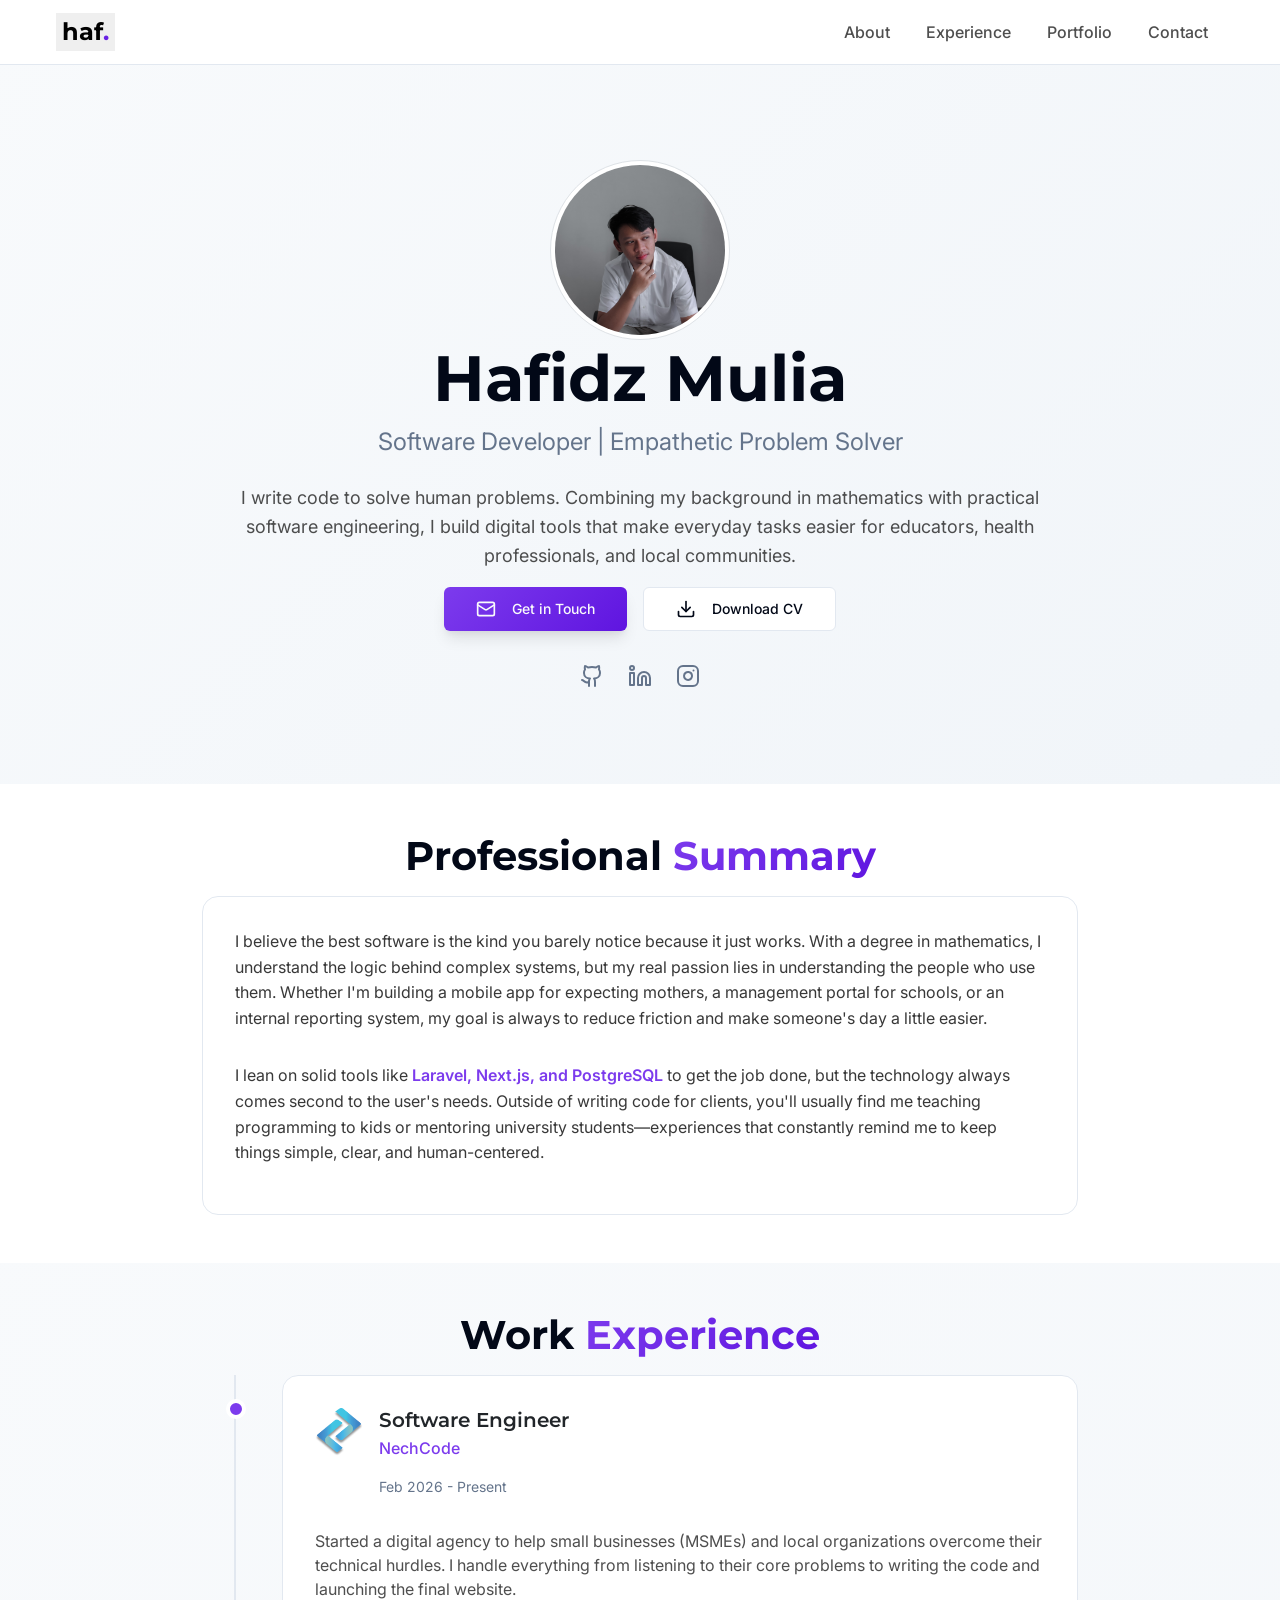
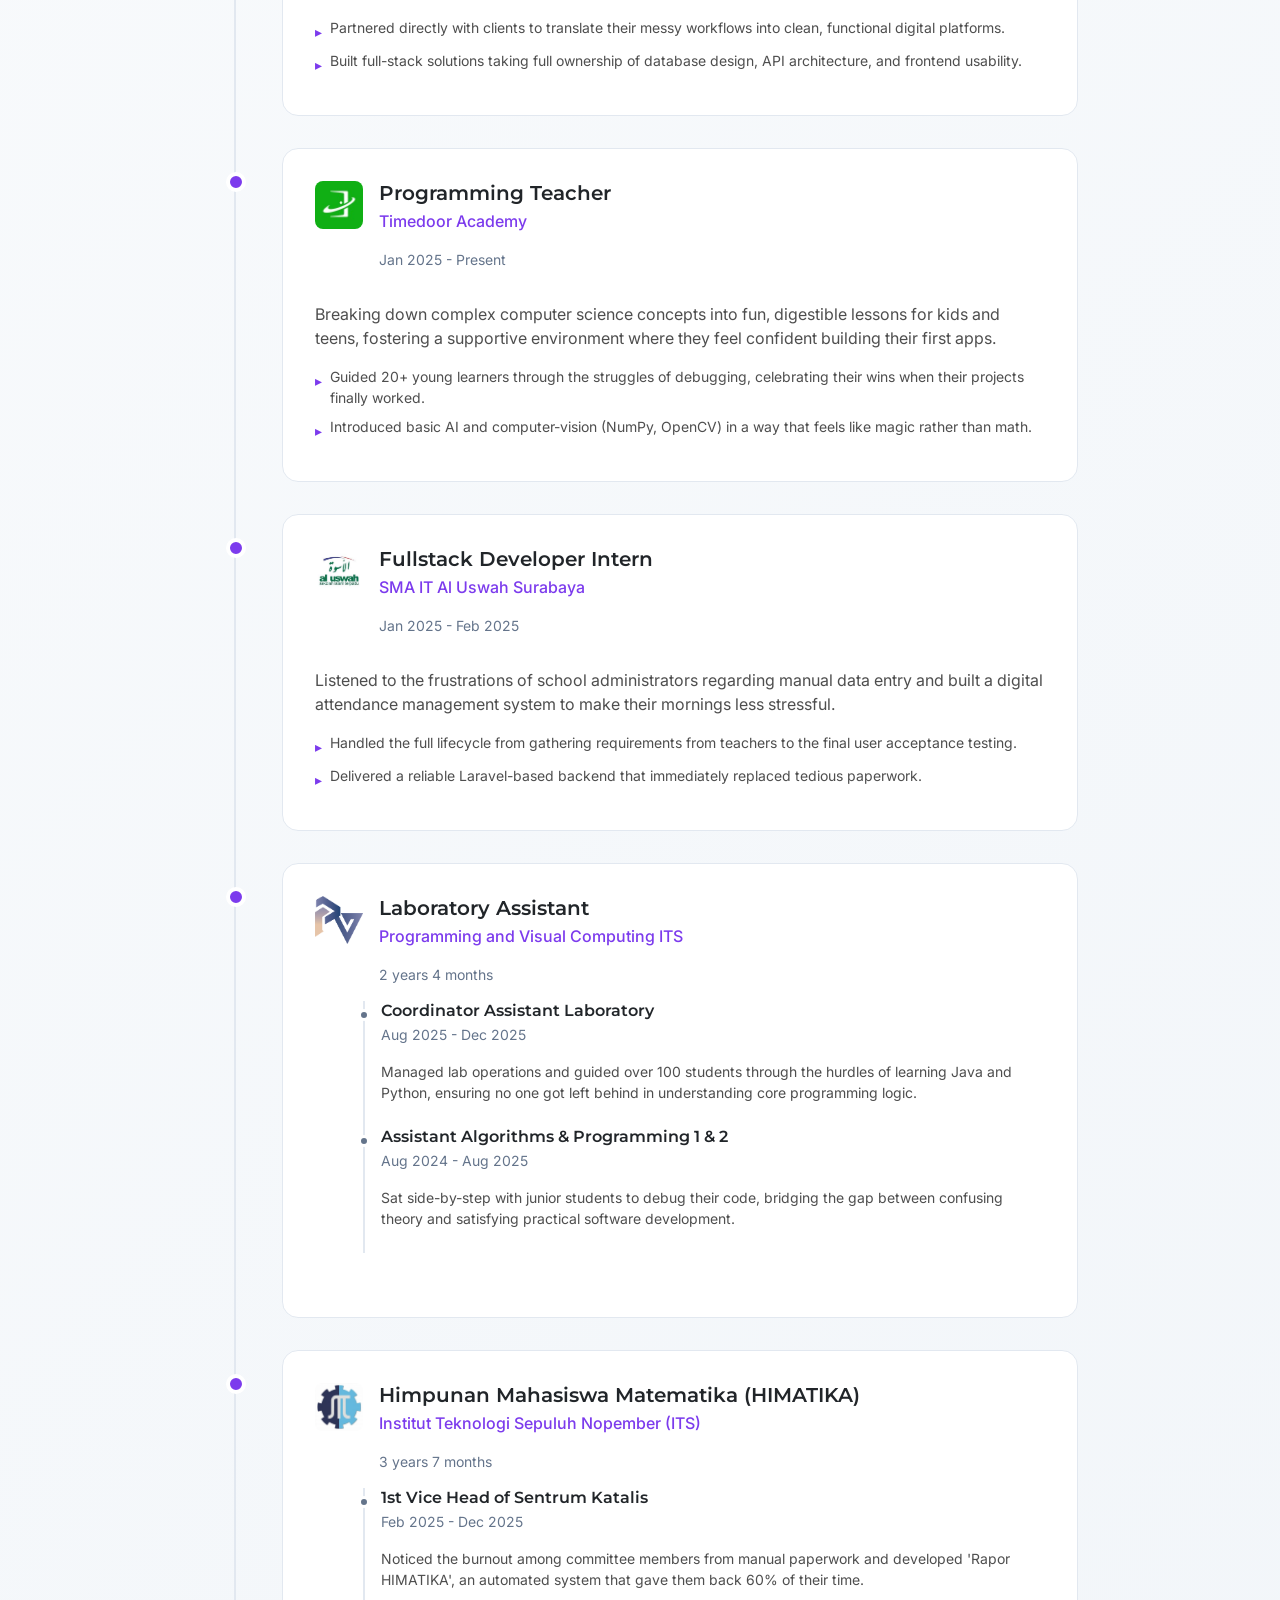
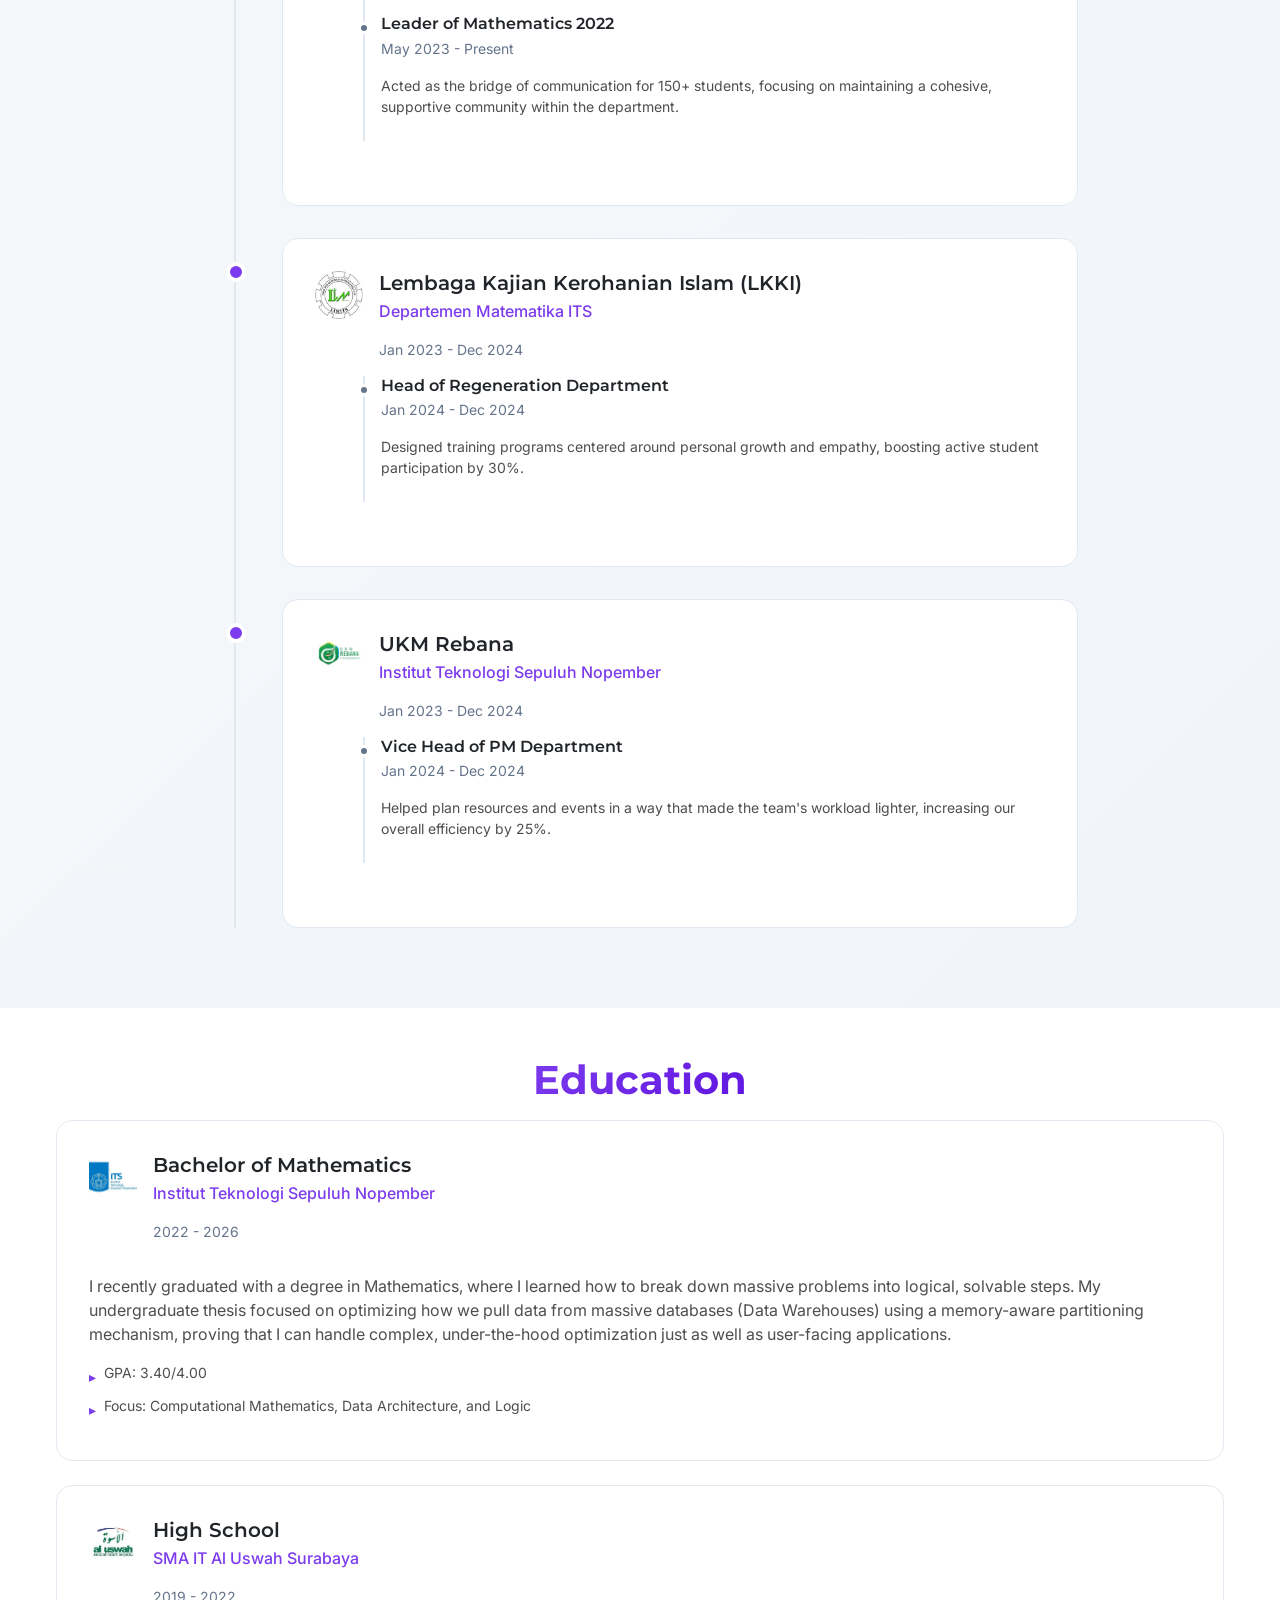
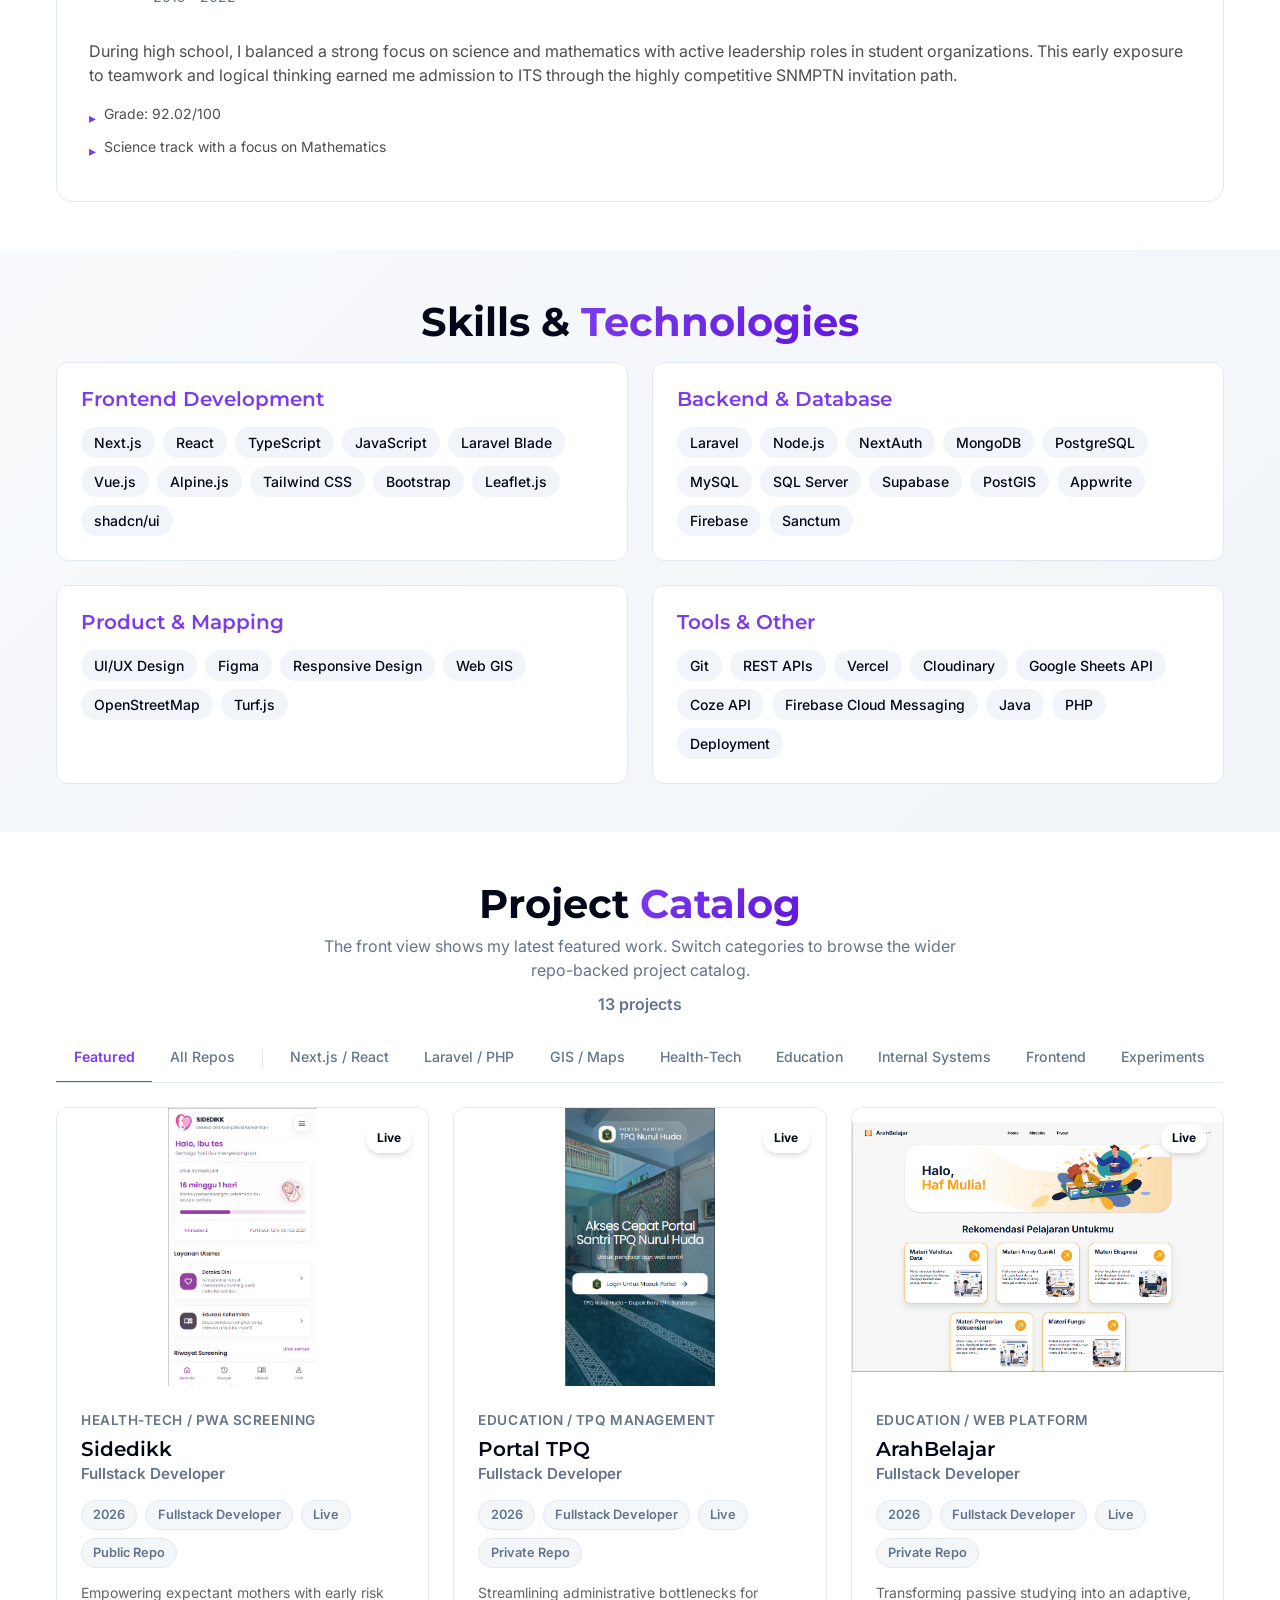
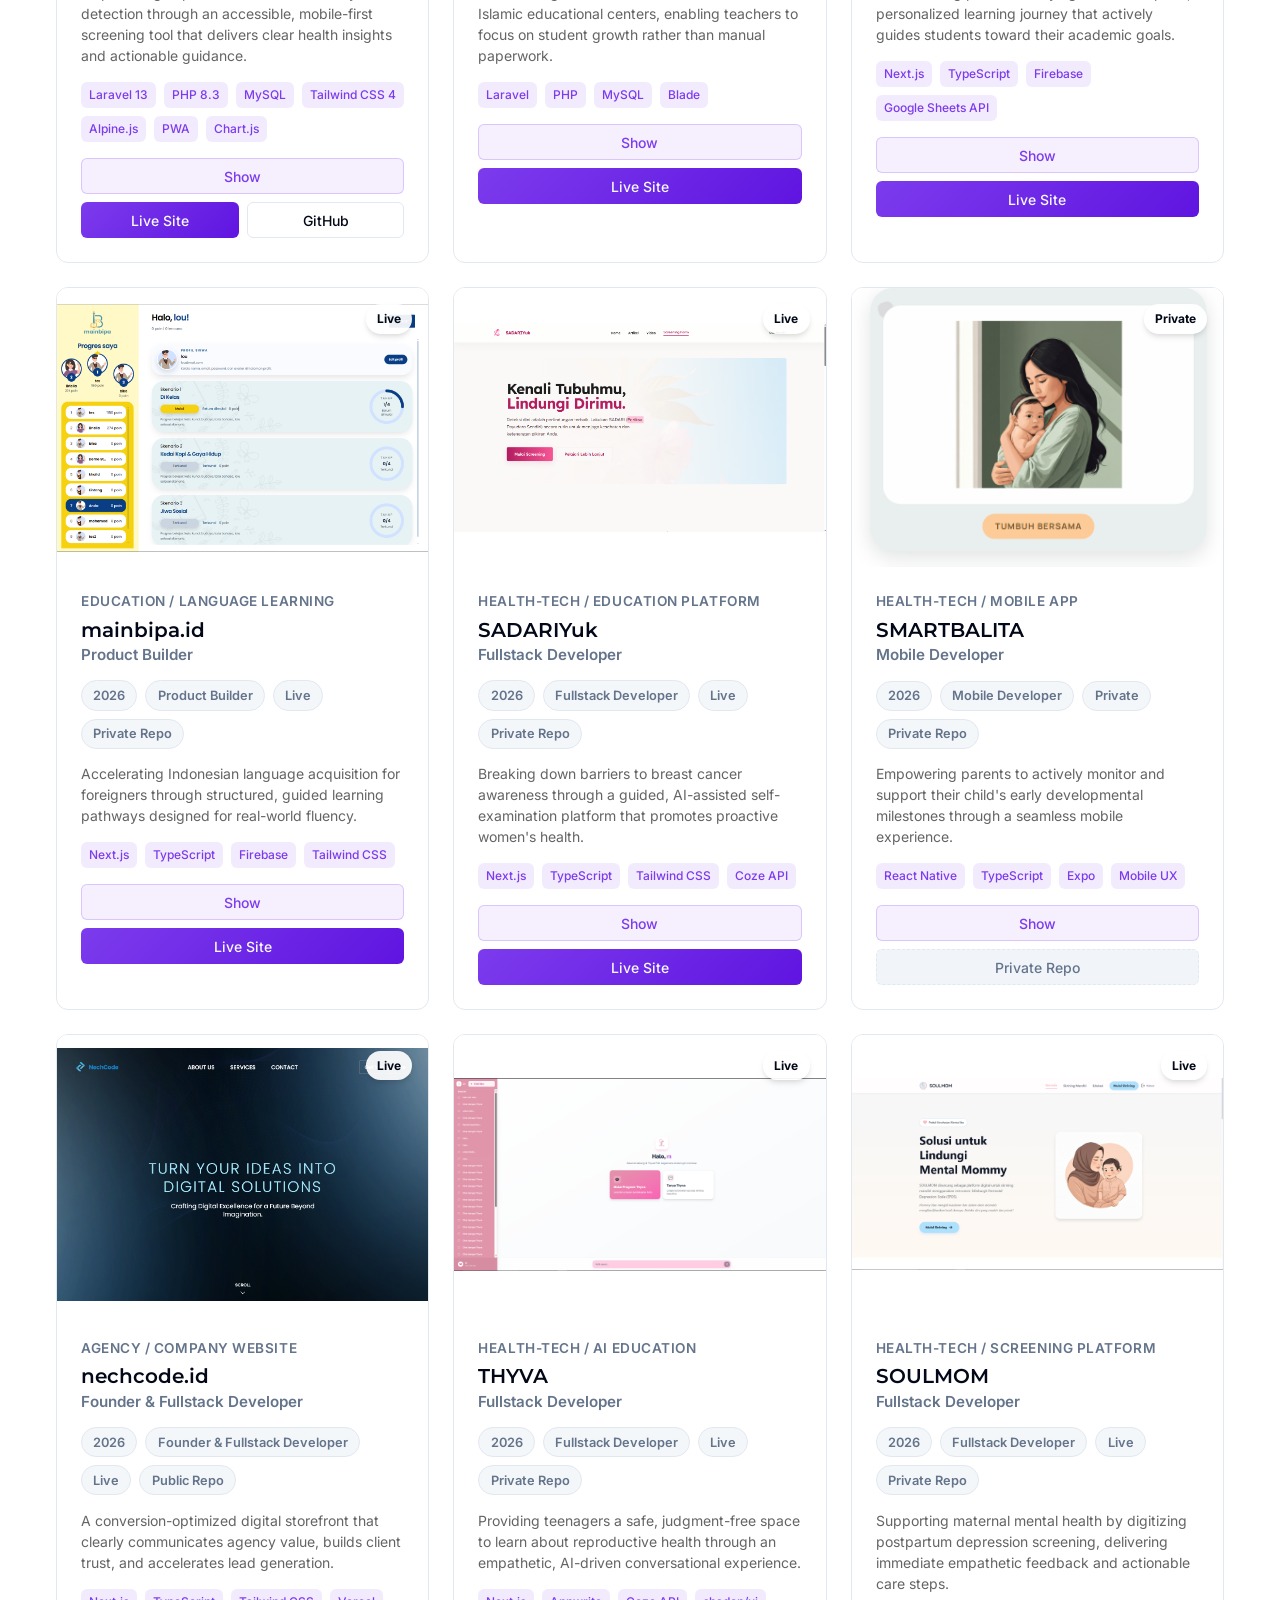
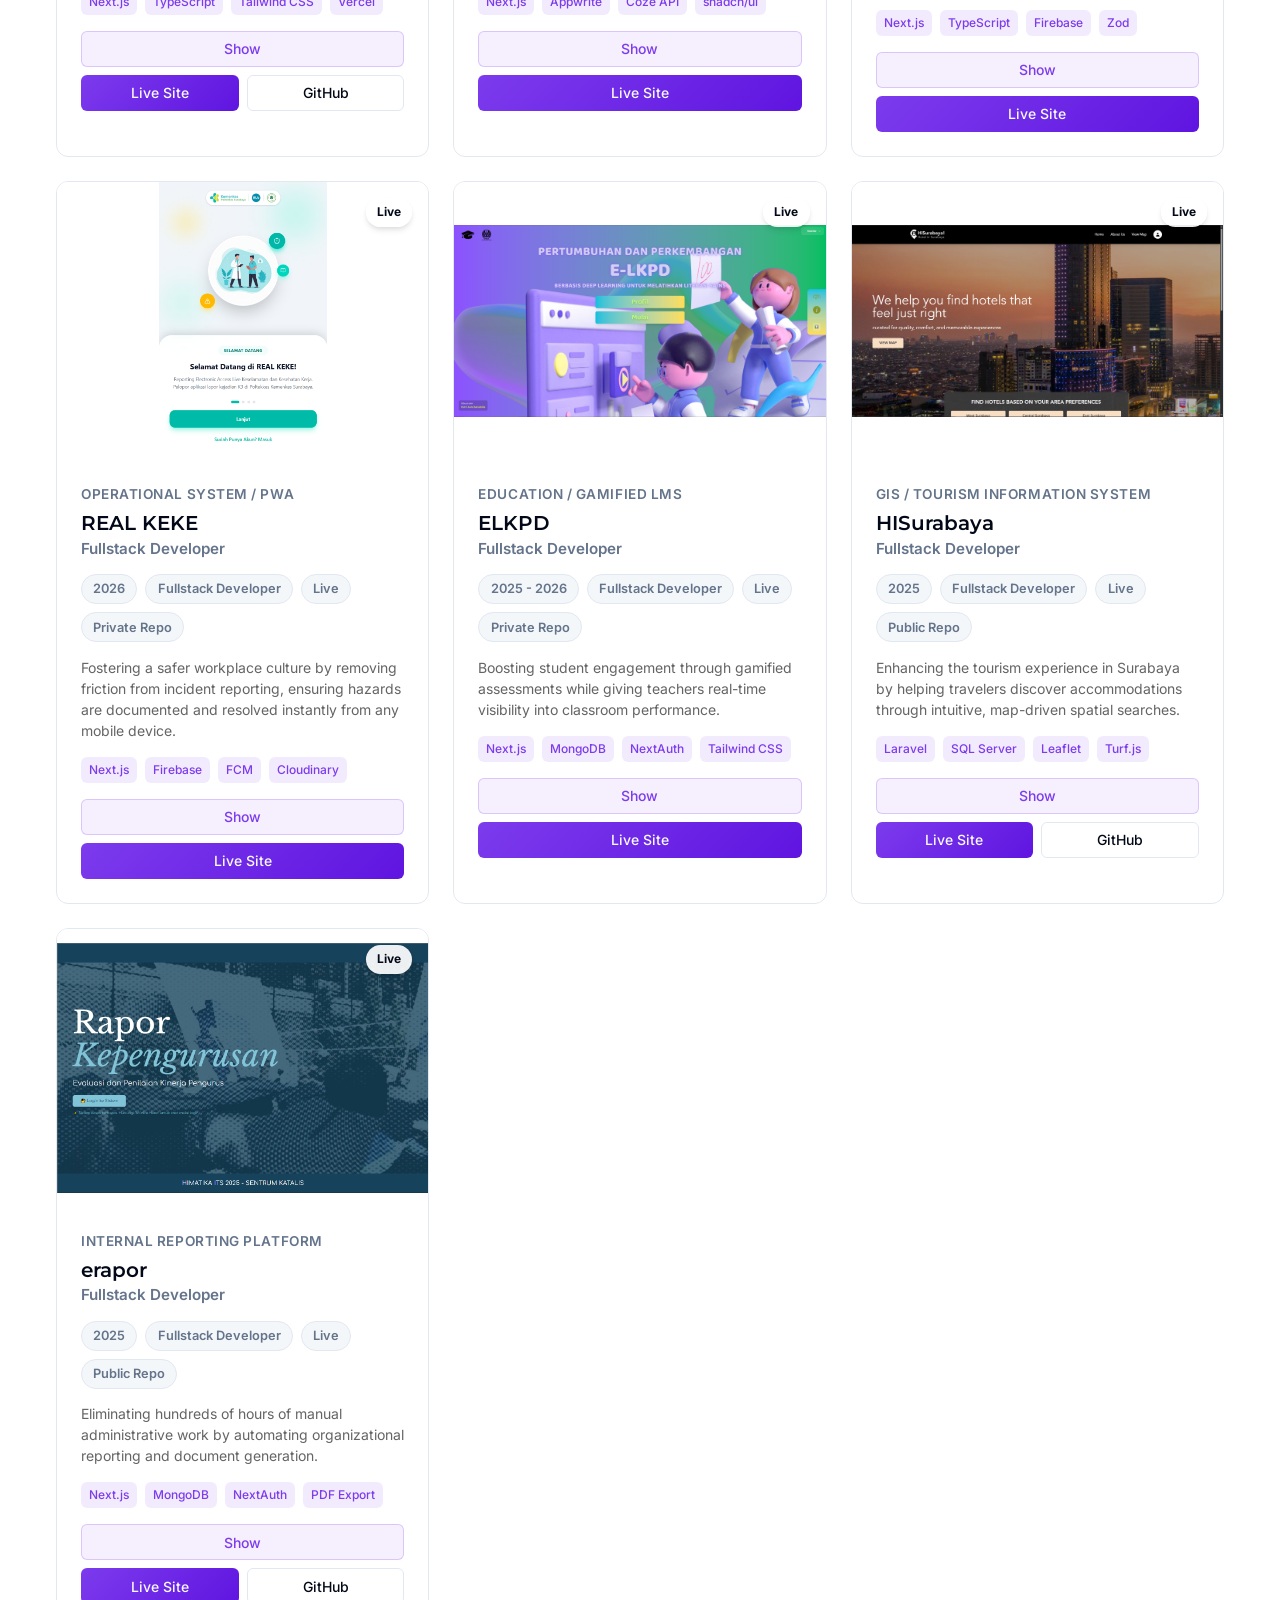
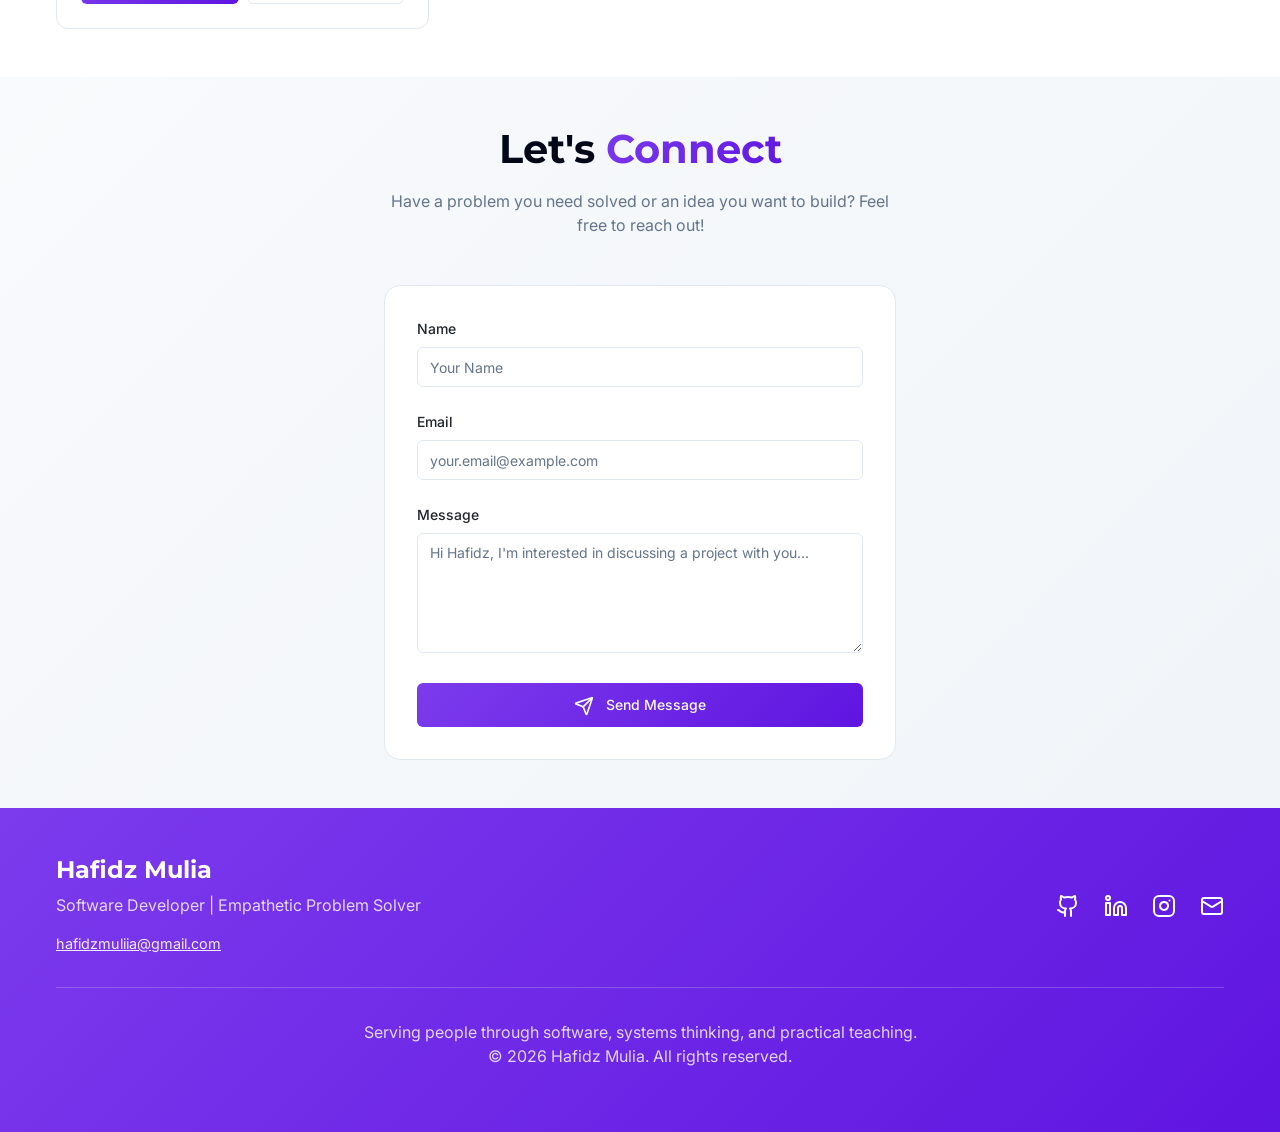
==== commit f7f32909: "update" ====
--- a/_haf_sync/index.html
+++ b/_haf_sync/index.html
@@ -3,21 +3,21 @@
 <head>
     <meta charset="UTF-8">
     <meta name="viewport" content="width=device-width, initial-scale=1.0">
-    <title>Hafidz Mulia - Fullstack Web Developer</title>
-    <meta name="description" content="Portfolio of Hafidz Mulia, a fullstack web developer building Laravel and Next.js applications across education, GIS, reporting, and health-tech products.">
+    <title>Hafidz Mulia - Software Developer & Empathetic Problem Solver</title>
+    <meta name="description" content="Portfolio of Hafidz Mulia, a software developer focused on building intuitive digital tools that solve everyday problems for education, healthcare, and local businesses.">
     <meta name="author" content="Hafidz Mulia">
-    <meta name="keywords" content="fullstack developer, laravel developer, next.js developer, portfolio, web gis, admin dashboard, indonesia">
+    <meta name="keywords" content="software developer, fullstack developer, laravel, next.js, web development, indonesia, frontend, backend">
 
     <!-- Open Graph Meta Tags -->
-    <meta property="og:title" content="Hafidz Mulia - Fullstack Web Developer">
-    <meta property="og:description" content="Fullstack portfolio featuring Laravel, Next.js, GIS, reporting systems, and health-tech products.">
+    <meta property="og:title" content="Hafidz Mulia - Software Developer & Empathetic Problem Solver">
+    <meta property="og:description" content="I write code to solve human problems. Explore my work across education, internal operations, and health-support platforms.">
     <meta property="og:type" content="website">
     <meta property="og:image" content="img/profile.jpg">
 
     <!-- Twitter Meta Tags -->
     <meta name="twitter:card" content="summary_large_image">
-    <meta name="twitter:title" content="Hafidz Mulia - Fullstack Web Developer">
-    <meta name="twitter:description" content="Portfolio featuring deployed Laravel and Next.js products by Hafidz Mulia.">
+    <meta name="twitter:title" content="Hafidz Mulia - Software Developer">
+    <meta name="twitter:description" content="Portfolio featuring digital products built with empathy and technical rigor by Hafidz Mulia.">
     <meta name="twitter:image" content="img/profile.jpg">
     
     <!-- Google Fonts -->
@@ -25,7 +25,7 @@
     <link rel="preconnect" href="https://fonts.gstatic.com" crossorigin>
     <link href="https://fonts.googleapis.com/css2?family=Inter:wght@300;400;500;600;700&family=Montserrat:wght@400;500;600;700&display=swap" rel="stylesheet">
     
-        <!-- Bootstrap -->
+    <!-- Bootstrap -->
     <link
       href="https://cdn.jsdelivr.net/npm/bootstrap@5.3.3/dist/css/bootstrap.min.css"
       rel="stylesheet"
@@ -47,32 +47,7 @@
     
     <div class="min-h-screen">
         <!-- Navigation -->
-        <nav class="nav-fixed transition-smooth bg-background/95 backdrop-blur-md shadow-md">
-            <div class="container">
-                <div class="nav-container">
-                    <button class="nav-brand font-montserrat" onclick="window.location.href='#home'">
-                        haf<span class="text-gradient">.</span>
-                    </button>
-                    
-                    <div class="nav-menu">
-                        <button class="nav-link" data-href="#about">About</button>
-                        <button class="nav-link" data-href="#experience">Experience</button>
-                        <button class="nav-link" data-href="#education">Education</button>
-                        <button class="nav-link" data-href="#skills">Skills</button>
-                        <button class="nav-link" data-href="#projects">Projects</button>
-                        <button class="nav-link" data-href="#contact">Contact</button>
-                    </div>
-                    
-                    <button class="mobile-menu-btn">
-                        <svg xmlns="http://www.w3.org/2000/svg" width="24" height="24" viewBox="0 0 24 24" fill="none" stroke="currentColor" stroke-width="2" stroke-linecap="round" stroke-linejoin="round">
-                            <line x1="4" x2="20" y1="12" y2="12"></line>
-                            <line x1="4" x2="20" y1="6" y2="6"></line>
-                            <line x1="4" x2="20" y1="18" y2="18"></line>
-                        </svg>
-                    </button>
-                </div>
-            </div>
-        </nav>
+        <div id="site-header"></div>
 
         <main>
             <!-- Hero Section -->
@@ -87,9 +62,9 @@
                         />
                         
                         <h1 class="hero-title font-montserrat">Hafidz Mulia</h1>
-                        <p class="hero-subtitle">Fullstack Web Developer | Laravel and Next.js Builder</p>
+                        <p class="hero-subtitle">Software Developer | Empathetic Problem Solver</p>
                         <p class="hero-description">
-                            I build and deploy full-stack products for education, internal operations, GIS, and health-tech use cases, combining product delivery, database design, and practical engineering execution.
+                            I write code to solve human problems. Combining my background in mathematics with practical software engineering, I build digital tools that make everyday tasks easier for educators, health professionals, and local communities.
                         </p>
                         
                         <div class="hero-buttons">
@@ -144,10 +119,10 @@
                     </h2>
                     <div class="card">
                         <p class="card-content">
-                            I'm a fullstack developer focused on building practical web products end to end, from database modeling and authentication to admin dashboards, deployment, and maintenance. My strongest hands-on stack includes <span style="font-weight: 600; color: var(--primary);">Laravel, PHP, Next.js, TypeScript, Tailwind CSS, MySQL, MongoDB, PostgreSQL, PostGIS, Appwrite, and Firebase</span>.
+                            I believe the best software is the kind you barely notice because it just works. With a degree in mathematics, I understand the logic behind complex systems, but my real passion lies in understanding the people who use them. Whether I'm building a mobile app for expecting mothers, a management portal for schools, or an internal reporting system, my goal is always to reduce friction and make someone's day a little easier.
                         </p>
                         <p class="card-content" style="margin-top: 1rem;">
-                            My recent work includes a Web GIS boarding-house platform, a reporting system for HIMATIKA, multiple Laravel information systems, and health or research platforms delivered through NechCode. Outside product work, I also teach programming and support practicum activities at ITS, which strengthens how I communicate technical decisions and debug systems clearly.
+                            I lean on solid tools like <span style="font-weight: 600; color: var(--primary);">Laravel, Next.js, and PostgreSQL</span> to get the job done, but the technology always comes second to the user's needs. Outside of writing code for clients, you'll usually find me teaching programming to kids or mentoring university students—experiences that constantly remind me to keep things simple, clear, and human-centered.
                         </p>
                     </div>
                 </div>
@@ -162,17 +137,34 @@
                     <div class="timeline">
                         <div class="timeline-line"></div>
                         
-                        <div class="timeline-item">
-                            <div class="timeline-dot"></div>
-                            <div class="card">
-                                <div class="experience-header">
-                                    <!-- <div class="experience-icon"> -->
-                                        <!-- <svg xmlns="http://www.w3.org/2000/svg" width="24" height="24" viewBox="0 0 24 24" fill="none" stroke="currentColor" stroke-width="2" stroke-linecap="round" stroke-linejoin="round">
-                                            <path d="M16 20V4a2 2 0 0 0-2-2h-4a2 2 0 0 0-2 2v16"></path>
-                                            <rect width="20" height="14" x="2" y="6" rx="2"></rect>
-                                        </svg> -->
-                                        <img src="img/timedoor.jpg" alt="Timedoor Academy" class="experience-icon">
-                                    <!-- </div> -->
+                        <!-- Professional Tech Experience -->
+                        <div class="timeline-item">
+                            <div class="timeline-dot"></div>
+                            <div class="card">
+                                <div class="experience-header">
+                                    <img src="img/nechcode.png" alt="NechCode" class="experience-icon">
+                                    <div class="experience-info">
+                                        <h3 class="font-montserrat">Software Engineer</h3>
+                                        <p class="experience-company">NechCode</p>
+                                        <p class="experience-date">Feb 2026 - Present</p>
+                                    </div>
+                                </div>
+                                <p class="experience-description">
+                                    Started a digital agency to help small businesses (MSMEs) and local organizations overcome their technical hurdles. I handle everything from listening to their core problems to writing the code and launching the final website.
+                                </p>
+                                <ul class="experience-achievements">
+                                    <li><span class="achievement-bullet">▸</span> Partnered directly with clients to translate their messy workflows into clean, functional digital platforms.</li>
+                                    <li><span class="achievement-bullet">▸</span> Built full-stack solutions taking full ownership of database design, API architecture, and frontend usability.</li>
+                                </ul>
+                            </div>
+                        </div>
+
+                        <!-- Timedoor Academy -->
+                        <div class="timeline-item">
+                            <div class="timeline-dot"></div>
+                            <div class="card">
+                                <div class="experience-header">
+                                    <img src="img/timedoor.jpg" alt="Timedoor Academy" class="experience-icon">
                                     <div class="experience-info">
                                         <h3 class="font-montserrat">Programming Teacher</h3>
                                         <p class="experience-company">Timedoor Academy</p>
@@ -180,209 +172,185 @@
                                     </div>
                                 </div>
                                 <p class="experience-description">
-                                    Taught programming fundamentals to junior, kids, and teen learners; prepared lesson plans and mentored students on mini-projects
+                                    Breaking down complex computer science concepts into fun, digestible lessons for kids and teens, fostering a supportive environment where they feel confident building their first apps.
                                 </p>
                                 <ul class="experience-achievements">
-                                    <li><span class="achievement-bullet">▸</span> Instructed 20+ learners in Python & JavaScript fundamentals, data structures, and GUI projects.</li>
-                                    <li><span class="achievement-bullet">▸</span> Mentored students through final coding projects and delivered detailed performance feedback.</li>
-                                    <li><span class="achievement-bullet">▸</span> Improved learning outcomes and project completion rates via structured, interactive lessons.</li>
+                                    <li><span class="achievement-bullet">▸</span> Guided 20+ young learners through the struggles of debugging, celebrating their wins when their projects finally worked.</li>
+                                    <li><span class="achievement-bullet">▸</span> Introduced basic AI and computer-vision (NumPy, OpenCV) in a way that feels like magic rather than math.</li>
                                 </ul>
                             </div>
                         </div>
                         
-                        <div class="timeline-item">
-                            <div class="timeline-dot"></div>
-                            <div class="card">
-                                <div class="experience-header">
-                                   
+                        <!-- Professional Tech Internship -->
+                        <div class="timeline-item">
+                            <div class="timeline-dot"></div>
+                            <div class="card">
+                                <div class="experience-header">
+                                    <img src="img/aluswah.png" alt="SMA IT Al Uswah" class="experience-icon">
+                                    <div class="experience-info">
+                                        <h3 class="font-montserrat">Fullstack Developer Intern</h3>
+                                        <p class="experience-company">SMA IT Al Uswah Surabaya</p>
+                                        <p class="experience-date">Jan 2025 - Feb 2025</p>
+                                    </div>
+                                </div>
+                                <p class="experience-description">
+                                    Listened to the frustrations of school administrators regarding manual data entry and built a digital attendance management system to make their mornings less stressful.
+                                </p>
+                                <ul class="experience-achievements">
+                                    <li><span class="achievement-bullet">▸</span> Handled the full lifecycle from gathering requirements from teachers to the final user acceptance testing.</li>
+                                    <li><span class="achievement-bullet">▸</span> Delivered a reliable Laravel-based backend that immediately replaced tedious paperwork.</li>
+                                </ul>
+                            </div>
+                        </div>
+
+                        <!-- Lab Assistant -->
+                        <div class="timeline-item">
+                            <div class="timeline-dot"></div>
+                            <div class="card">
+                                <div class="experience-header">
                                         <img src="img/Provicom.png" alt="Provicom" class="experience-icon">
-                                  
                                     <div class="experience-info">
-                                        <h3 class="font-montserrat">Laboratorium Assistant</h3>
-                                        <p class="experience-company">Programming and Visual Computing</p>
+                                        <h3 class="font-montserrat">Laboratory Assistant</h3>
+                                        <p class="experience-company">Programming and Visual Computing ITS</p>
                                         <p class="experience-date" id="coordinator-duration">Aug 2024 - Present</p>
                                     </div>
                                 </div>
                                 <div class="subtimeline">
-                                    <!-- <div class="timeline-line"></div> -->
                                     <div class="timeline-item">
                                         <div class="timeline-dot"></div>
-                                        <h4 class="font-montserrat">Coordinator Assistant Laboratorium</h4>
-                                        <p class="experience-date">Aug 2025 - Present</p>
-                                        <p class="experience-description">Coordinate the Programming & Visual Computing Lab (ProviKom) at ITS Mathematics, overseeing practicum planning (Alpro 1 & 2), organizing workshops, and managing lab logistics and operations.</p>
-                                <!-- <ul class="experience-achievements">
-                                    <li><span class="achievement-bullet">▸</span> Completed 5+ successful projects</li>
-                                    <li><span class="achievement-bullet">▸</span> Maintained 5-star rating</li>
-                                    <li><span class="achievement-bullet">▸</span> Specialized in modern web technologies</li>
-                                </ul> -->
+                                        <h4 class="font-montserrat">Coordinator Assistant Laboratory</h4>
+                                        <p class="experience-date">Aug 2025 - Dec 2025</p>
+                                        <p class="experience-description">Managed lab operations and guided over 100 students through the hurdles of learning Java and Python, ensuring no one got left behind in understanding core programming logic.</p>
                                     </div>
                                     <div class="timeline-item">
                                         <div class="timeline-dot"></div>
-                                        <h4 class="font-montserrat">Assistant Algorithms and Computer Programming 2 Even Semester 2024/2025</h4>
-                                        <p class="experience-date">Jan 2025 - Aug 2025</p>
-                                        <p class="experience-description">Mentored ~20 Mathematics ITS 2024 students through Java OOP fundamentals and supervised their final game development projects, leading to stronger coding practices and creative application.</p>
-                                    </div>
-                                    <div class="timeline-item">
-                                        <div class="timeline-dot"></div>
-                                        <h4 class="font-montserrat">Assistant Algorithms and Computer Programming 1 Odd Semester 2024/2025</h4>
-                                        <p class="experience-date">Aug 2024 - Jan 2025</p>
-                                        <p class="experience-description">Supported over 16 students in building strong programming fundamentals, contributing to a 40% increase in their understanding of algorithms.</p>
-                                    </div>
-                                </div>
-                                
-                            </div>
-                        </div>
-                        <div class="timeline-item">
-                            <div class="timeline-dot"></div>
-                            <div class="card">
-                                <div class="experience-header">
-                                   
+                                        <h4 class="font-montserrat">Assistant Algorithms & Programming 1 & 2</h4>
+                                        <p class="experience-date">Aug 2024 - Aug 2025</p>
+                                        <p class="experience-description">Sat side-by-step with junior students to debug their code, bridging the gap between confusing theory and satisfying practical software development.</p>
+                                    </div>
+                                </div>
+                            </div>
+                        </div>
+
+                        <!-- HIMATIKA -->
+                        <div class="timeline-item">
+                            <div class="timeline-dot"></div>
+                            <div class="card">
+                                <div class="experience-header">
                                         <img src="img/himatika.png" alt="HIMATIKA ITS" class="experience-icon">
-                                  
                                     <div class="experience-info">
                                         <h3 class="font-montserrat">Himpunan Mahasiswa Matematika (HIMATIKA)</h3>
                                         <p class="experience-company">Institut Teknologi Sepuluh Nopember (ITS)</p>
-                                        <p class="experience-date" id="himatika-duration">May 2023 - Present</p>
+                                        <p class="experience-date" id="himatika-duration">May 2023 - Dec 2025</p>
                                     </div>
                                 </div>
                                 <div class="subtimeline">
-                                    <!-- <div class="timeline-line"></div> -->
                                     <div class="timeline-item">
                                         <div class="timeline-dot"></div>
-                                        <h4 class="font-montserrat">1st Vice Head of Sentrum Katalis HIMATIKA ITS 2025</h4>
-                                        <p class="experience-date">Feb 2025 - Present</p>
-                                        <p class="experience-description">Monitored cabinet staff performance and implemented skill-development programs to strengthen operational capacity while aligning staff activities with the Sentrum Katalis vision.</p>
-                               
+                                        <h4 class="font-montserrat">1st Vice Head of Sentrum Katalis</h4>
+                                        <p class="experience-date">Feb 2025 - Dec 2025</p>
+                                        <p class="experience-description">Noticed the burnout among committee members from manual paperwork and developed 'Rapor HIMATIKA', an automated system that gave them back 60% of their time.</p>
                                     </div>
                                     <div class="timeline-item">
                                         <div class="timeline-dot"></div>
-                                        <h4 class="font-montserrat">Leader of Mathematics 2022 / STI 57</h4>
+                                        <h4 class="font-montserrat">Leader of Mathematics 2022</h4>
                                         <p class="experience-date">May 2023 - Present</p>
-                                        <p class="experience-description">Successfully facilitated communication and coordination among 150+ Mathematics students, leading to a 20% increase in participation within the Department of Mathematics and the student association (HIMATIKA)</p>
-                                    </div>
-                                    <div class="timeline-item">
-                                        <div class="timeline-dot"></div>
-                                        <h4 class="font-montserrat">Speaker for Basic Media Schooling Training, HIMATIKA ITS 2024.</h4>
-                                        <p class="experience-date">Jul 2024</p>
-                                        <p class="experience-description">Enhancing fundamental knowledge of website development and conducting a workshop on creating a news reporting website.</p>
-                                    </div>
-                                </div>
-                                
-                            </div>
-                        </div>
-                        <div class="timeline-item">
-                            <div class="timeline-dot"></div>
-                            <div class="card">
-                                <div class="experience-header">
-                                   
+                                        <p class="experience-description">Acted as the bridge of communication for 150+ students, focusing on maintaining a cohesive, supportive community within the department.</p>
+                                    </div>
+                                </div>
+                            </div>
+                        </div>
+
+                        <!-- LKKI -->
+                        <div class="timeline-item">
+                            <div class="timeline-dot"></div>
+                            <div class="card">
+                                <div class="experience-header">
                                         <img src="img/LKKI.png" alt="LKKI Matematika ITS" class="experience-icon">
-                                  
                                     <div class="experience-info">
                                         <h3 class="font-montserrat">Lembaga Kajian Kerohanian Islam (LKKI)</h3>
                                         <p class="experience-company">Departemen Matematika ITS</p>
-                                        <p class="experience-date" id="himatika-duration">2 years</p>
+                                        <p class="experience-date">Jan 2023 - Dec 2024</p>
                                     </div>
                                 </div>
                                 <div class="subtimeline">
-                                    <!-- <div class="timeline-line"></div> -->
                                     <div class="timeline-item">
                                         <div class="timeline-dot"></div>
                                         <h4 class="font-montserrat">Head of Regeneration Department</h4>
                                         <p class="experience-date">Jan 2024 - Dec 2024</p>
-                                        <p class="experience-description">Led organizational development and member training programs, resulting in a 30% improvement in student engagement and participation.</p>
-                               
-                                    </div>
-                                    <div class="timeline-item">
-                                        <div class="timeline-dot"></div>
-                                        <h4 class="font-montserrat">Staff of Regeneration Department</h4>
-                                        <p class="experience-date">Jan 2023 - Dec 2023</p>
-                                        <p class="experience-description">Developed organizational development and member training programs</p>
-                                    </div>
-                                </div>
-                                
-                            </div>
-                        </div>
-                        <div class="timeline-item">
-                            <div class="timeline-dot"></div>
-                            <div class="card">
-                                <div class="experience-header">
-                                   
+                                        <p class="experience-description">Designed training programs centered around personal growth and empathy, boosting active student participation by 30%.</p>
+                                    </div>
+                                </div>
+                            </div>
+                        </div>
+
+                        <!-- UKM Rebana -->
+                        <div class="timeline-item">
+                            <div class="timeline-dot"></div>
+                            <div class="card">
+                                <div class="experience-header">
                                         <img src="img/rebana.png" alt="UKM Rebana ITS" class="experience-icon">
-                                        
                                         <div class="experience-info">
                                             <h3 class="font-montserrat">UKM Rebana</h3>
                                             <p class="experience-company">Institut Teknologi Sepuluh Nopember</p>
-                                            <p class="experience-date" id="himatika-duration">2 years</p>
+                                            <p class="experience-date">Jan 2023 - Dec 2024</p>
                                         </div>
                                     </div>
                                     <div class="subtimeline">
-                                        <!-- <div class="timeline-line"></div> -->
                                         <div class="timeline-item">
                                             <div class="timeline-dot"></div>
                                             <h4 class="font-montserrat">Vice Head of PM Department</h4>
                                             <p class="experience-date">Jan 2024 - Dec 2024</p>
-                                            <p class="experience-description">Assisted in organizational development and resource planning, driving a 25% increase in team efficiency and participation.</p>
-                                            
+                                            <p class="experience-description">Helped plan resources and events in a way that made the team's workload lighter, increasing our overall efficiency by 25%.</p>
                                         </div>
-                                        <div class="timeline-item">
-                                            <div class="timeline-dot"></div>
-                                            <h4 class="font-montserrat">Staff of PM Department</h4>
-                                            <p class="experience-date">Jan 2023 - Dec 2023</p>
-                                            <p class="experience-description">Learn and develop the development of human resources at UKM Rebana ITS</p>
-                                        </div>
-                                    </div>
-                                    
-                                </div>
-                            </div>
-                            
-                            
+                                    </div>
+                                </div>
+                            </div>
                         </div>
                     </div>
-                </section>
+                </div>
+            </section>
                 
-                <!-- Education Section -->
-                <section id="education" class="section-bg">
-                    <div class="container">
-                        <h2 class="section-title font-montserrat">
-                            <span class="text-gradient">Education</span>
-                        </h2>
-                        <div class="grid">
-                            <div class="card">
-                                <div class="experience-header">
-                                    <img src="img/ITS.png" alt="ITS" class="experience-icon">
-                                   
+            <!-- Education Section -->
+            <section id="education" class="section-bg">
+                <div class="container">
+                    <h2 class="section-title font-montserrat">
+                        <span class="text-gradient">Education</span>
+                    </h2>
+                    <div class="grid">
+                        <div class="card">
+                            <div class="experience-header">
+                                <img src="img/ITS.png" alt="ITS" class="experience-icon">
                                 <div class="experience-info">
                                     <h3 class="font-montserrat">Bachelor of Mathematics</h3>
                                     <p class="experience-company">Institut Teknologi Sepuluh Nopember</p>
-                                    <p class="experience-date">2022 - Present</p>
+                                    <p class="experience-date">2022 - 2026</p>
                                 </div>
                             </div>
                             <p class="experience-description">
-                                I am pursuing a Bachelor's degree in Mathematics at ITS, where I am developing a solid foundation in problem-solving, analytical thinking, and quantitative reasoning. My coursework includes advanced calculus, statistical methods, and discrete mathematics. Additionally, I have applied my knowledge to real-world projects in web development, game design, and data analysis.
+                                I recently graduated with a degree in Mathematics, where I learned how to break down massive problems into logical, solvable steps. My undergraduate thesis focused on optimizing how we pull data from massive databases (Data Warehouses) using a memory-aware partitioning mechanism, proving that I can handle complex, under-the-hood optimization just as well as user-facing applications.
                             </p>
                             <ul class="experience-achievements">
-                                <li><span class="achievement-bullet">▸</span> GPA: 3.34/4.0</li>
-                                <li><span class="achievement-bullet">▸</span> Relevant coursework: Web Development, Database Systems, Fundamental Programming</li>
-                                <li><span class="achievement-bullet">▸</span> 1st Vice Head of Sentrum Katalis HIMATIKA ITS, Leader of STI 57, Lab Coordinator ProViKom ITS, Head of KD Dept LKKI Matematika ITS, Vice Head of PM Dept UKM Rebana ITS</li>
+                                <li><span class="achievement-bullet">▸</span> GPA: 3.40/4.00</li>
+                                <li><span class="achievement-bullet">▸</span> Focus: Computational Mathematics, Data Architecture, and Logic</li>
                             </ul>
                         </div>
                         
                         <div class="card">
                             <div class="experience-header">
-                          <img src="img/aluswah.png" alt="Al Uswah" class="experience-icon">
+                                <img src="img/aluswah.png" alt="Al Uswah" class="experience-icon">
                                 <div class="experience-info">
-                                    <h3 class="font-montserrat">High School Diploma</h3>
+                                    <h3 class="font-montserrat">High School</h3>
                                     <p class="experience-company">SMA IT Al Uswah Surabaya</p>
                                     <p class="experience-date">2019 - 2022</p>
                                 </div>
                             </div>
                             <p class="experience-description">
-                                During my time at SMA Islam Terpadu Al Uswah, I was an active member of several student organizations and developed leadership, financial management, and mentoring skills. I was privileged to receive admission to Sepuluh Nopember Institute of Technology (ITS) through the highly competitive SNMPTN 2022 Invitation Path, which recognized my academic and extracurricular achievements.
+                                During high school, I balanced a strong focus on science and mathematics with active leadership roles in student organizations. This early exposure to teamwork and logical thinking earned me admission to ITS through the highly competitive SNMPTN invitation path.
                             </p>
                             <ul class="experience-achievements">
-                                <li><span class="achievement-bullet">▸</span> Grade : 92.02/100</li>
-                                <li><span class="achievement-bullet">▸</span> Science track with focus on Mathematics</li>
-                                <li><span class="achievement-bullet">▸</span> Chairman of SKI 2020-2021, Mentor of BPI, Eligible for SNMPTN 2022</li>
+                                <li><span class="achievement-bullet">▸</span> Grade: 92.02/100</li>
+                                <li><span class="achievement-bullet">▸</span> Science track with a focus on Mathematics</li>
                             </ul>
                         </div>
                     </div>
@@ -460,6 +428,7 @@
                         </div>
                 </div>
             </section>
+            
             <!-- Projects Section -->
             <section id="projects" class="section-bg">
                 <div class="container">
@@ -478,6 +447,7 @@
                     <div class="projects-grid" id="featured-projects-grid"></div>
                 </div>
             </section>
+            
             <!-- Contact Section -->
             <section id="contact" class="gradient-subtle">
                 <div class="container">
@@ -486,7 +456,7 @@
                             Let's <span class="text-gradient">Connect</span>
                         </h2>
                         <p class="contact-intro">
-                            Have a project in mind or want to collaborate? Feel free to reach out!
+                            Have a problem you need solved or an idea you want to build? Feel free to reach out!
                         </p>
                         
                         <div class="card">
@@ -503,7 +473,7 @@
                                 
                                 <div class="form-group">
                                     <label for="message" class="form-label">Message</label>
-                                    <textarea class="form-textarea" id="message" name="message" placeholder="Hi there! I'm interested in discussing a project with you..." required></textarea>
+                                    <textarea class="form-textarea" id="message" name="message" placeholder="Hi Hafidz, I'm interested in discussing a project with you..." required></textarea>
                                 </div>
                                 
                                 <button class="form-submit" type="submit">
@@ -521,55 +491,11 @@
         </main>
 
         <!-- Footer -->
-        <footer class="gradient-primary">
-            <div class="container">
-                <div class="footer-content">
-                    <div class="footer-info">
-                        <h3 class="footer-title font-montserrat">Hafidz Mulia</h3>
-                        <p class="footer-subtitle">Fullstack Web Developer</p>
-                    </div>
-                    
-                    <div class="footer-social">
-                        <a href="https://github.com/hafidzmulia-its" target="_blank" rel="noopener noreferrer" aria-label="GitHub">
-                            <svg xmlns="http://www.w3.org/2000/svg" width="24" height="24" viewBox="0 0 24 24" fill="none" stroke="currentColor" stroke-width="2" stroke-linecap="round" stroke-linejoin="round">
-                                <path d="M15 22v-4a4.8 4.8 0 0 0-1-3.5c3 0 6-2 6-5.5.08-1.25-.27-2.48-1-3.5.28-1.15.28-2.35 0-3.5 0 0-1 0-3 1.5-2.64-.5-5.36-.5-8 0C6 2 5 2 5 2c-.3 1.15-.3 2.35 0 3.5A5.403 5.403 0 0 0 4 9c0 3.5 3 5.5 6 5.5-.39.49-.68 1.05-.85 1.65-.17.6-.22 1.23-.15 1.85v4"></path>
-                                <path d="M9 18c-4.51 2-5-2-7-2"></path>
-                            </svg>
-                        </a>
-                        <a href="https://www.linkedin.com/in/hafidz-mulia/" target="_blank" rel="noopener noreferrer" aria-label="LinkedIn">
-                            <svg xmlns="http://www.w3.org/2000/svg" width="24" height="24" viewBox="0 0 24 24" fill="none" stroke="currentColor" stroke-width="2" stroke-linecap="round" stroke-linejoin="round">
-                                <path d="M16 8a6 6 0 0 1 6 6v7h-4v-7a2 2 0 0 0-2-2 2 2 0 0 0-2 2v7h-4v-7a6 6 0 0 1 6-6z"></path>
-                                <rect width="4" height="12" x="2" y="9"></rect>
-                                <circle cx="4" cy="4" r="2"></circle>
-                            </svg>
-                        </a>
-                        <a href="https://www.instagram.com/haf.mul/" target="_blank" rel="noopener noreferrer" aria-label="Instagram">
-                            <svg xmlns="http://www.w3.org/2000/svg" width="24" height="24" viewBox="0 0 24 24" fill="none" stroke="currentColor" stroke-width="2" stroke-linecap="round" stroke-linejoin="round">
-                                <rect width="20" height="20" x="2" y="2" rx="5" ry="5"></rect>
-                                <path d="M16 11.37A4 4 0 1 1 12.63 8 4 4 0 0 1 16 11.37z"></path>
-                                <line x1="17.5" x2="17.51" y1="6.5" y2="6.5"></line>
-                            </svg>
-                        </a>
-                        <a href="mailto:hafidzmuliia@gmail.com" aria-label="Email">
-                            <svg xmlns="http://www.w3.org/2000/svg" width="24" height="24" viewBox="0 0 24 24" fill="none" stroke="currentColor" stroke-width="2" stroke-linecap="round" stroke-linejoin="round">
-                                <rect width="20" height="16" x="2" y="4" rx="2"></rect>
-                                <path d="m22 7-8.97 5.7a1.94 1.94 0 0 1-2.06 0L2 7"></path>
-                            </svg>
-                        </a>
-                    </div>
-                </div>
-                
-                <div class="footer-bottom">
-                    <p class="footer-copyright">
-                         Serving people through software, systems thinking, and practical teaching.
-                         <br>&copy; 2026 Hafidz Mulia. All rights reserved.
-                    </p>
-                </div>
-            </div>
-        </footer>
+        <div id="site-footer"></div>
     </div>
 
     <!-- Custom JavaScript -->
+    <script src="js/layout.js"></script>
     <script src="js/project-data.js"></script>
     <script src="js/script.js"></script>
     <script
@@ -580,5 +506,3 @@
 </body>
 </html>
 
-
-
--- a/_haf_sync/css/style.css
+++ b/_haf_sync/css/style.css
@@ -463,7 +463,7 @@
   }
   
   .hero-description {
-    font-size: 0.95rem;
+    font-size: 0.9rem !important;
   }
   
   .section-title {
@@ -662,6 +662,7 @@
 .btn-secondary:hover {
   background-color: var(--accent);
   box-shadow: var(--shadow-lg);
+  color: var(--foreground);
 }
 
 /* Section Styles */
@@ -931,18 +932,31 @@
 .project-image-container {
   position: relative;
   overflow: hidden;
-  aspect-ratio: 16 / 9;
+  aspect-ratio: 4 / 3;
+  background: #fff;
+  display: flex;
+  align-items: center;
+  justify-content: center;
 }
 
 .project-image {
   width: 100%;
   height: 100%;
-  object-fit: cover;
+  object-fit: contain;
+  object-position: center;
+  display: block;
+  background: #fff;
   transition: var(--transition-smooth);
 }
 
 .project-card:hover .project-image {
-  transform: scale(1.1);
+  width: 100%;
+  height: 100%;
+  object-fit: contain;
+  object-position: center;
+  display: block;
+  background: #fff;
+  transition: var(--transition-smooth);
 }
 
 .project-overlay {
@@ -1571,7 +1585,7 @@
   border-radius: 1.2rem;
   background: hsl(220, 22%, 97%);
   border: 1px solid var(--border);
-  min-height: 360px;
+  min-height: auto;
 }
 
 .carousel-track {
@@ -1588,11 +1602,16 @@
 .carousel-media,
 .carousel-placeholder {
   width: 100%;
-  min-height: 360px;
+  height: auto;
+  min-height: auto;
 }
 
 .carousel-media {
-  object-fit: cover;
+  display: block;
+  max-width: 100%;
+  height: auto;
+  object-fit: contain;
+  aspect-ratio: auto;
 }
 
 .carousel-placeholder {
@@ -1788,3 +1807,261 @@
     font-size: 0.9rem;
   }
 }
+
+/* ===== Premium Detail v2 (porto-show) ===== */
+.detail-shell-v2{padding:2rem 0 3rem;max-width:1200px}
+.detail-hero-v2{background:#fff;border:1px solid var(--border);border-radius:1.6rem;padding:2rem;box-shadow:0 12px 40px rgba(15,23,42,.06);margin-bottom:1.4rem}
+.detail-eyebrow-v2{color:#7c3aed;font-weight:700;letter-spacing:.08em;text-transform:uppercase;font-size:.78rem;margin:0 0 .6rem}
+.detail-title-v2{font-size:clamp(1.9rem,4vw,3rem);line-height:1.05;margin:0 0 .5rem;font-weight:700}
+.detail-summary-v2{color:var(--muted-foreground);font-size:1.06rem;max-width:760px;margin:0 0 1.1rem;line-height:1.6}
+.detail-pills-v2{display:flex;flex-wrap:wrap;gap:.6rem;margin-bottom:1.1rem}
+.detail-pill-v2{display:inline-flex;align-items:center;gap:.4rem;padding:.5rem .85rem;border-radius:999px;background:#fff;border:1px solid var(--border);font-weight:600;font-size:.84rem;box-shadow:0 4px 14px rgba(15,23,42,.04)}
+.detail-pill-v2 .dot{width:.5rem;height:.5rem;border-radius:50%;background:#22c55e}
+.detail-pill-v2.tone{background:rgba(124,58,237,.08);border-color:rgba(124,58,237,.18);color:#5b21b6}
+.detail-pill-v2.live{background:#f0fdf4;border-color:#bbf7d0;color:#166534}
+.detail-actions-v2{display:flex;flex-wrap:wrap;gap:.7rem}
+.btn-v2{display:inline-flex;align-items:center;justify-content:center;gap:.4rem;min-height:2.9rem;padding:.7rem 1.15rem;border-radius:999px;font-weight:700;font-size:.92rem;text-decoration:none;transition:var(--transition-smooth);border:1px solid transparent;cursor:pointer}
+.btn-primary-v2{background:linear-gradient(135deg,#7c3aed,#4f46e5);color:#fff;box-shadow:0 10px 20px rgba(124,58,237,.24)}
+.btn-primary-v2:hover{transform:translateY(-1px);box-shadow:0 14px 28px rgba(124,58,237,.3)}
+.btn-secondary-v2{background:#fff;border-color:var(--border);color:var(--foreground)}
+.btn-secondary-v2:hover{border-color:rgba(124,58,237,.3);color:#5b21b6}
+.btn-ghost-v2{background:rgba(124,58,237,.08);border-color:rgba(124,58,237,.18);color:#5b21b6}
+.btn-disabled-v2{background:hsl(210,40%,96%);border:1px dashed var(--border);color:var(--muted-foreground);cursor:default}
+.detail-layout-v2{display:grid;grid-template-columns:minmax(0,1.7fr) 360px;gap:1.4rem;align-items:start}
+.card-v2{background:#fff;border:1px solid var(--border);border-radius:1.4rem;padding:1.4rem;box-shadow:0 10px 30px rgba(15,23,42,.05); margin-bottom:1.4rem;display:grid;gap:.9rem}
+.card-v2-head{margin-bottom:1rem}
+.card-v2-head .kicker{color:#7c3aed;font-weight:700;letter-spacing:.06em;text-transform:uppercase;font-size:.75rem}
+.card-v2-head h2{font-size:1.45rem;font-weight:700;margin:.25rem 0 0}
+.card-v2-head h3{font-size:1.1rem}
+.card-v2 .muted{color:var(--muted-foreground);font-size:.9rem;margin:.25rem 0 0}
+.prose-v2 p{color:var(--muted-foreground);line-height:1.7;margin:0 0 .8rem}
+.highlights-v2{list-style:none;padding:0;margin:0;display:grid;gap:.9rem}
+.highlights-v2 li{display:flex;gap:.9rem;align-items:flex-start}
+.highlights-v2 .num{flex:0 0 2.1rem;height:2.1rem;display:grid;place-items:center;border-radius:999px;background:linear-gradient(135deg,#7c3aed,#4f46e5);color:#fff;font-weight:700;font-size:.85rem}
+.meta-v2{display:grid;gap:0}
+.meta-v2>div{display:grid;grid-template-columns:1fr;gap:.2rem;padding:.85rem 0;border-bottom:1px solid var(--border)}
+.meta-v2>div:last-child{border-bottom:none}
+.meta-v2 dt{color:var(--muted-foreground);font-size:.75rem;letter-spacing:.06em;text-transform:uppercase;font-weight:700}
+.meta-v2 dd{margin:0;font-weight:600;word-break:break-word}
+.meta-v2 a{color:#5b21b6;text-decoration:none}
+.meta-v2 a:hover{text-decoration:underline}
+.tags-v2{display:flex;flex-wrap:wrap;gap:.5rem}
+.tag-v2{padding:.3rem .6rem;border-radius:999px;background:rgba(124,58,237,.1);color:#5b21b6;font-weight:600;font-size:.78rem}
+
+.card-gallery-v2 .gallery-v2{display:grid;gap:.9rem}
+.gallery-stage-v2{position:relative;overflow:hidden;border-radius:1.2rem;background:hsl(220,22%,97%);border:1px solid var(--border)}
+.gallery-track-v2{display:flex;transition:transform .35s ease}
+.gallery-slide-v2{min-width:100%;display:grid;gap:0}
+.gallery-img-v2{width:100%;height:auto;display:block;object-fit:contain;aspect-ratio:auto;max-height:70vh;background:#fff}
+.gallery-caption-v2{padding:.9rem 1rem;background:#fff;border-top:1px solid var(--border)}
+.gallery-caption-v2 strong{display:block;font-size:.98rem}
+.gallery-caption-v2 span{color:var(--muted-foreground);font-size:.88rem}
+.gallery-placeholder-v2{padding:2rem;text-align:center;display:grid;gap:.6rem;background:linear-gradient(135deg,rgba(139,92,246,.12),rgba(14,165,233,.12)),#fff;min-height:320px;place-items:center}
+.gallery-nav-v2{position:absolute;top:50%;transform:translateY(-50%);width:2.6rem;height:2.6rem;border-radius:999px;border:1px solid var(--border);background:rgba(255,255,255,.95);backdrop-filter:blur(8px);cursor:pointer;display:grid;place-items:center;box-shadow:0 8px 20px rgba(15,23,42,.12)}
+.gallery-nav-v2.prev{left:.7rem}
+.gallery-nav-v2.next{right:.7rem}
+.gallery-bar-v2{display:flex;align-items:center;justify-content:space-between;gap:.8rem;flex-wrap:wrap}
+.gallery-count-v2{font-weight:700;font-size:.85rem;color:var(--muted-foreground)}
+.gallery-dots-v2{display:flex;gap:.4rem}
+.g-dot{width:.7rem;height:.7rem;border-radius:999px;border:none;background:hsl(214,31%,88%);cursor:pointer}
+.g-dot.on{background:#7c3aed}
+.gallery-hint-v2{color:var(--muted-foreground);font-size:.85rem;white-space:nowrap;overflow:hidden;text-overflow:ellipsis;max-width:220px}
+@media(max-width:991px){.detail-layout-v2{grid-template-columns:1fr}}
+@media(max-width:640px){.detail-hero-v2{padding:1.25rem;border-radius:1.2rem}.detail-actions-v2 .btn-v2{flex:1 1 100%;justify-content:center}.gallery-img-v2{max-height:55vh}}
+
+.sticky-v2{position:static !important; top:auto !important;}
+
+/* unified header offset for porto-show */
+body.detail-page{padding-top:4rem}
+
+/* mobile showcase: height follows image, white pillarbox */
+.is-mobile-showcase .project-image-container.is-mobile-container,
+.is-mobile-showcase .project-image-container {
+  position: relative;
+  overflow: hidden;
+  aspect-ratio: 4 / 3;
+  background: #fff;
+  display: flex;
+  align-items: center;
+  justify-content: center;
+}
+.is-mobile-showcase .project-image-mobile{width:100%;height:auto !important;object-fit:contain !important;aspect-ratio:auto !important;display:block;max-height:none;}
+.project-image-mobile{background:#fff}
+.card-v2 h2, .card-v2 h3, .detail-title-v2, .detail-eyebrow-v2 {font-family:'Montserrat', sans-serif;}
+.meta-v2 dt{font-family:'Inter', sans-serif; font-size:.75rem;}
+.meta-v2 dd{font-family:'Inter', sans-serif; font-size:.95rem; font-weight:600;}
+.card-v2 .kicker{font-family:'Inter', sans-serif;}
+
+
+
+.card-v2 .muted{font-family:'Inter', sans-serif;}
+
+/* essentials & build system same font as narrative project overview */
+.meta-v2 dt, .meta-v2 dd, .prose-v2 p, .highlights-v2 li{font-family:'Inter', sans-serif;}
+.meta-v2 dt{font-size:1rem; font-weight:400; line-height:1.7; color:var(--muted-foreground); text-transform:none; letter-spacing:0;}
+.meta-v2 dd{font-size:1rem; font-weight:400; line-height:1.7; color:var(--muted-foreground);}
+.meta-v2 dt+dd{margin-top:.1rem}
+
+/* final: all detail text same as narrative */
+.prose-v2 p, .highlights-v2 li, .highlights-v2 li span, .meta-v2 dt, .meta-v2 dd{font-family:'Inter', sans-serif; font-size:1rem; font-weight:400; line-height:1.7; color:var(--muted-foreground);}
+.meta-v2 dt{letter-spacing:0; text-transform:none;}
+.meta-v2 dd a{font-weight:400;}
+
+/* center Project Catalog header (index) */
+.projects-header{display:flex;flex-direction:column;align-items:center;justify-content:center;text-align:center;gap:.6rem;margin-bottom:1.2rem}
+.projects-header>div{max-width:720px;text-align:center}
+.projects-header .section-title{margin-bottom:.4rem;text-align:center}
+.projects-header .projects-intro{margin:0 auto;text-align:center;max-width:640px}
+.projects-header .projects-count{margin:0;text-align:center;align-self:center}
+
+/* mobile filter: horizontal scroll instead of 4-row wrap */
+@media (max-width: 767px) {
+  .project-filter-bar{
+    flex-wrap: nowrap !important;
+    overflow-x: auto;
+    overflow-y: hidden;
+    -webkit-overflow-scrolling: touch;
+    scrollbar-width: none;
+    gap: .5rem !important;
+    padding-bottom: .5rem;
+    scroll-snap-type: x proximity;
+    -ms-overflow-style: none;
+  }
+  .project-filter-bar::-webkit-scrollbar{display:none}
+  .project-filter-btn{flex:0 0 auto; white-space:nowrap; scroll-snap-align:start; padding:.55rem .9rem; font-size:.85rem;}
+  .projects-grid{gap:1rem}
+}
+
+/* filter arrows left/right */
+.filter-wrap{position:relative;display:flex;align-items:center;gap:.5rem}
+.filter-arrow{flex:0 0 2.2rem;width:2.2rem;height:2.2rem;border-radius:999px;border:1px solid var(--border);background:#fff;display:grid;place-items:center;cursor:pointer;box-shadow:0 4px 12px rgba(15,23,42,.08);font-weight:700}
+.filter-arrow:hover{border-color:rgba(124,58,237,.3);color:var(--primary)}
+.filter-arrow:disabled{opacity:.35;cursor:default}
+.project-filter-bar{scroll-behavior:smooth}
+@media(min-width:768px){.filter-arrow{display:none}}
+
+/* ===== Modern Segmented Tabs for #project-filter-bar ===== */
+.project-filter-bar{
+  display:flex !important;
+  flex-wrap:nowrap !important;
+  gap:0 !important;
+  margin-bottom:1.5rem !important;
+  overflow-x:auto !important;
+  overflow-y:hidden !important;
+  white-space:nowrap !important;
+  -webkit-overflow-scrolling:touch;
+  scrollbar-width:none !important;
+  -ms-overflow-style:none;
+  border-bottom:1px solid var(--border) !important;
+  padding-bottom:0 !important;
+  align-items:stretch;
+}
+.project-filter-bar::-webkit-scrollbar{display:none !important}
+.project-filter-btn{
+  flex:0 0 auto !important;
+  background:transparent !important;
+  border:none !important;
+  border-bottom:2px solid transparent !important;
+  border-radius:0 !important;
+  padding:.9rem 1.1rem !important;
+  font-size:.88rem !important;
+  font-weight:500 !important;
+  color:hsl(215,16%,47%) !important;
+  cursor:pointer;
+  white-space:nowrap !important;
+  transition:color .2s, border-color .2s, background .2s !important;
+  margin-bottom:-1px !important;
+  box-shadow:none !important;
+  line-height:1.2;
+}
+.project-filter-btn:hover{color:var(--foreground) !important; background:transparent !important;}
+.project-filter-btn.active{
+  background:transparent !important;
+  color:var(--primary) !important;
+  border-bottom-color:var(--primary) !important;
+  font-weight:600 !important;
+  box-shadow:none !important;
+}
+.filter-divider{
+  flex:0 0 1px;
+  width:1px;
+  height:1.2rem;
+  background:var(--border);
+  align-self:center;
+  margin:0 .6rem;
+  display:block;
+}
+/* keep filter-wrap arrows but make them subtle for tabs */
+.filter-wrap .filter-arrow{display:none}
+@media(max-width:767px){
+  .project-filter-bar{gap:0 !important; padding-bottom:0 !important;}
+  .project-filter-btn{padding:.85rem 1rem !important; font-size:.85rem !important;}
+  .filter-divider{margin:0 .4rem}
+}
+
+.nav-email{font-weight:600}
+.nav-email:hover{color:var(--primary) !important}
+@media(max-width:767px){
+  .nav-email{width:100%;text-align:left;padding:.75rem 1rem;border-radius:.5rem}
+  .nav-email:hover{background:rgba(124,58,237,.05)}
+}
+.lang-switch button.active{background:var(--primary) !important;color:#fff !important;border-color:var(--primary) !important}
+
+/* Enhanced mobile UI for portfolio.html toolbar + filter */
+@media(max-width:767px){
+  .portfolio-hero{padding:5.5rem 0 1.2rem}
+  .portfolio-toolbar{gap:1rem !important; align-items:stretch !important}
+  .portfolio-search{flex:1 1 auto !important; max-width:100% !important;}
+  .portfolio-search input{height:2.9rem !important; font-size:.92rem !important; padding-left:2.4rem !important; border-radius:999px !important;}
+  .portfolio-search svg{left:.85rem !important; width:16px !important; height:16px !important;}
+  .portfolio-sort{flex-direction:row !important; align-items:center !important; justify-content:space-between !important; gap:.6rem !important; flex-wrap:nowrap !important;}
+  .portfolio-sort label{font-size:.75rem !important; letter-spacing:.07em !important;}
+  .portfolio-sort select{flex:1 1 auto !important; min-width:0 !important; height:2.7rem !important; font-size:.88rem !important; border-radius:999px !important; padding:.5rem .9rem !important;}
+  .portfolio-meta{font-size:.82rem !important; text-align:right !important; white-space:nowrap !important; flex:0 0 auto !important;}
+  .project-filter-bar{margin:0 -0.75rem !important; padding:0 0.75rem .2rem !important; gap:0 !important; border-bottom:1px solid var(--border) !important;}
+  .project-filter-btn{padding:.8rem .9rem !important; font-size:.84rem !important;}
+  .filter-divider{margin:0 .35rem !important}
+  /* portfolio grid cards tighter */
+  .projects-grid{gap:1rem !important}
+  .project-content{padding:1.1rem !important}
+}
+/* Detail page mobile polish */
+@media(max-width:767px){
+  .detail-shell-v2{padding:1.2rem 0 2rem !important}
+  .detail-hero-v2{padding:1.3rem !important; border-radius:1.2rem !important}
+  .detail-title-v2{font-size:1.85rem !important; line-height:1.15 !important}
+  .detail-summary-v2{font-size:.98rem !important}
+  .detail-pills-v2{gap:.45rem !important}
+  .detail-pill-v2{padding:.4rem .7rem !important; font-size:.8rem !important}
+  .detail-actions-v2{gap:.5rem !important}
+  .detail-actions-v2 .btn-v2{flex:1 1 calc(50% - .25rem); min-height:2.7rem !important; font-size:.88rem !important; padding:.6rem .9rem !important}
+  .card-v2{padding:1.15rem !important; border-radius:1.2rem !important}
+  .card-v2-head h2{font-size:1.25rem !important}
+  .gallery-stage-v2{border-radius:1rem !important}
+  .gallery-img-v2{max-height:52vh !important}
+  .gallery-nav-v2{width:2.2rem !important; height:2.2rem !important; font-size:.9rem !important}
+  .gallery-bar-v2{flex-wrap:wrap !important; gap:.5rem !important}
+  .detail-layout-v2{gap:1rem !important}
+}
+
+/* Shopee-like 2-col grid on mobile: hide description, show only kicker/title/role/tags */
+@media(max-width:767px){
+  .projects-grid{grid-template-columns:repeat(2, 1fr) !important; gap:.75rem !important;}
+  .project-card{border-radius:.9rem !important; overflow:hidden !important;}
+  .project-card .project-image-container{aspect-ratio:1/1 !important;}
+  .project-card .project-content{padding:.75rem !important;}
+  .project-card .project-kicker{font-size:.68rem !important; margin-bottom:.2rem !important; letter-spacing:.03em !important;}
+  .project-card .project-title{font-size:.88rem !important; line-height:1.25 !important; margin-bottom:.2rem !important; display:-webkit-box; -webkit-line-clamp:2; -webkit-box-orient:vertical; overflow:hidden; min-height:2.2rem;}
+  .project-card .project-roleline{font-size:.74rem !important; margin-bottom:.45rem !important; white-space:nowrap; overflow:hidden; text-overflow:ellipsis;}
+  .project-card .project-description{display:none !important;}
+  .project-card .project-meta{display:none !important;}
+  .project-card .project-links{display:none !important;}
+  .project-card .project-tags{gap:.3rem !important; margin-bottom:0 !important; flex-wrap:wrap !important;}
+  .project-card .project-tag{font-size:.62rem !important; padding:.18rem .38rem !important; border-radius:.3rem !important;}
+  .project-card .project-tag:nth-child(n+4){display:none !important;}
+  .project-card .project-status-badge{font-size:.65rem !important; padding:.25rem .5rem !important; top:.5rem !important; right:.5rem !important;}
+}
+@media(max-width:480px){
+  .projects-grid{gap:.6rem !important;}
+  .project-card .project-content{padding:.6rem !important;}
+}
